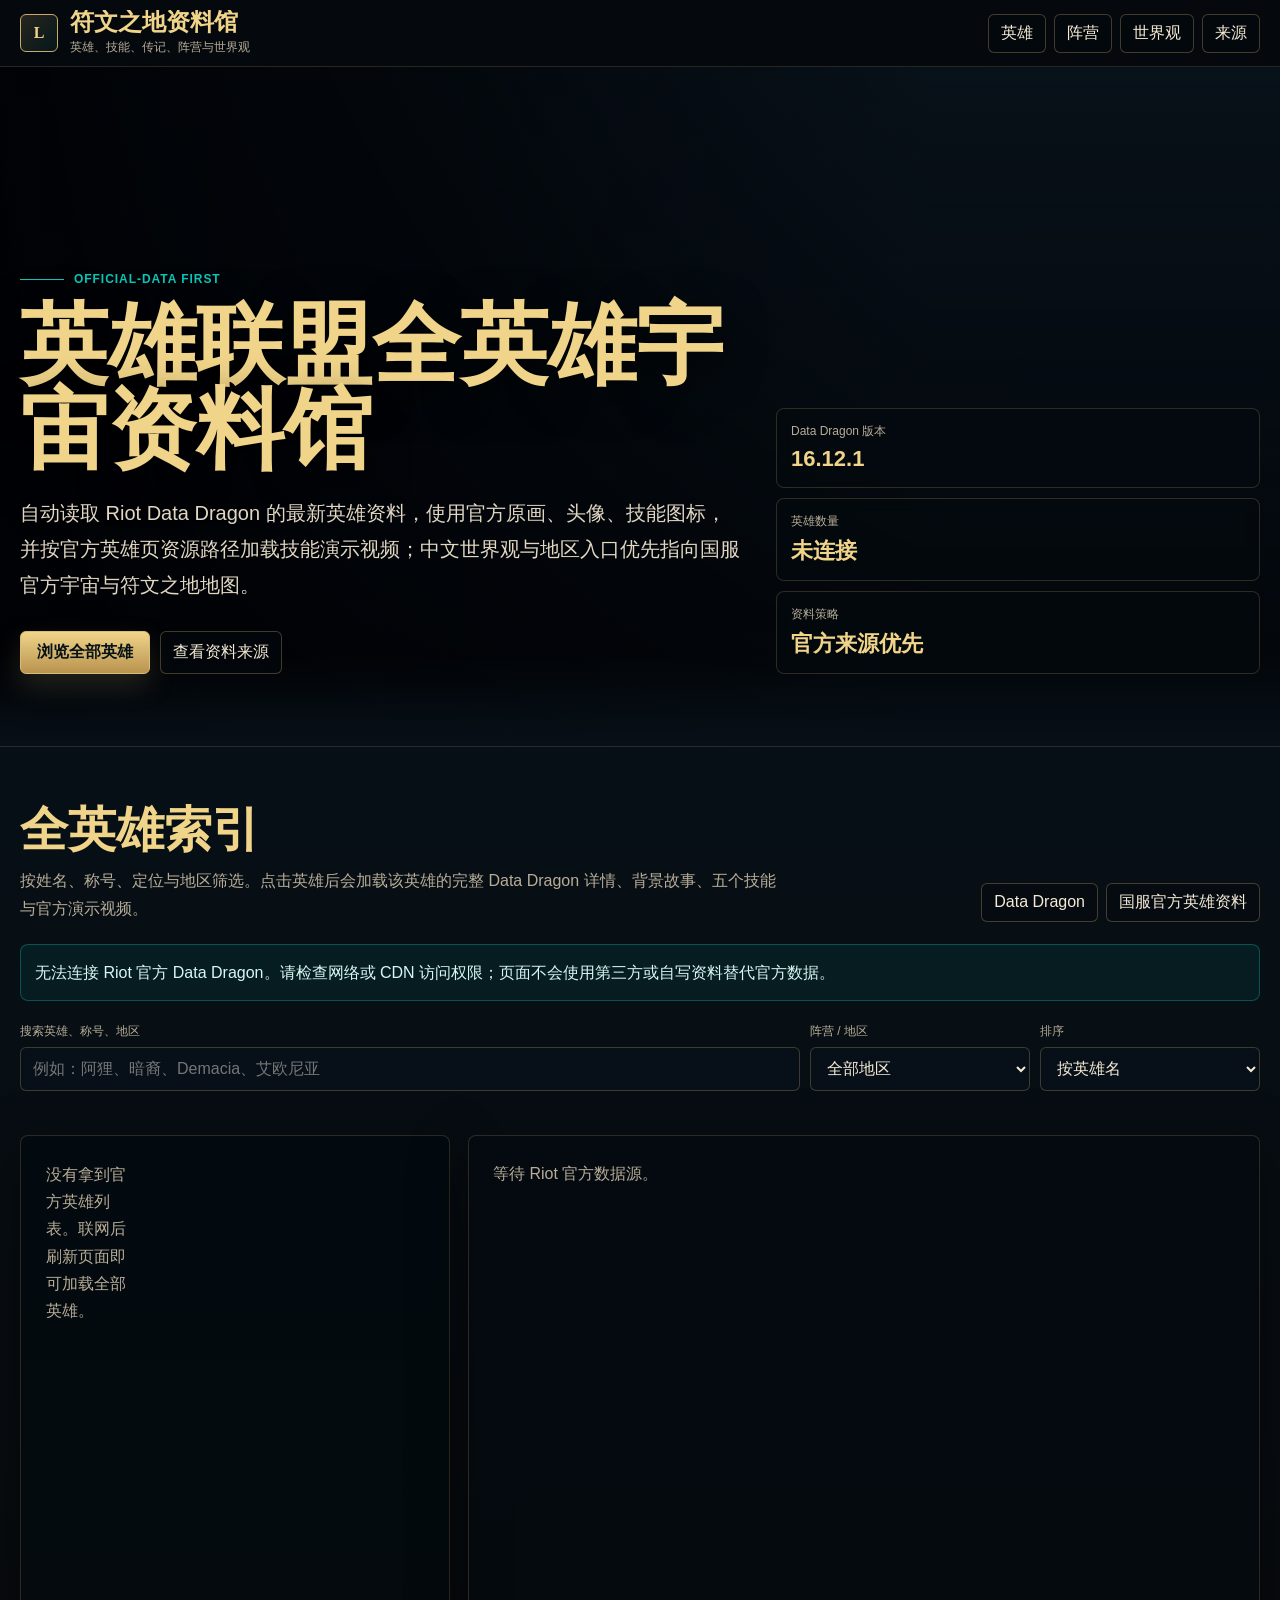
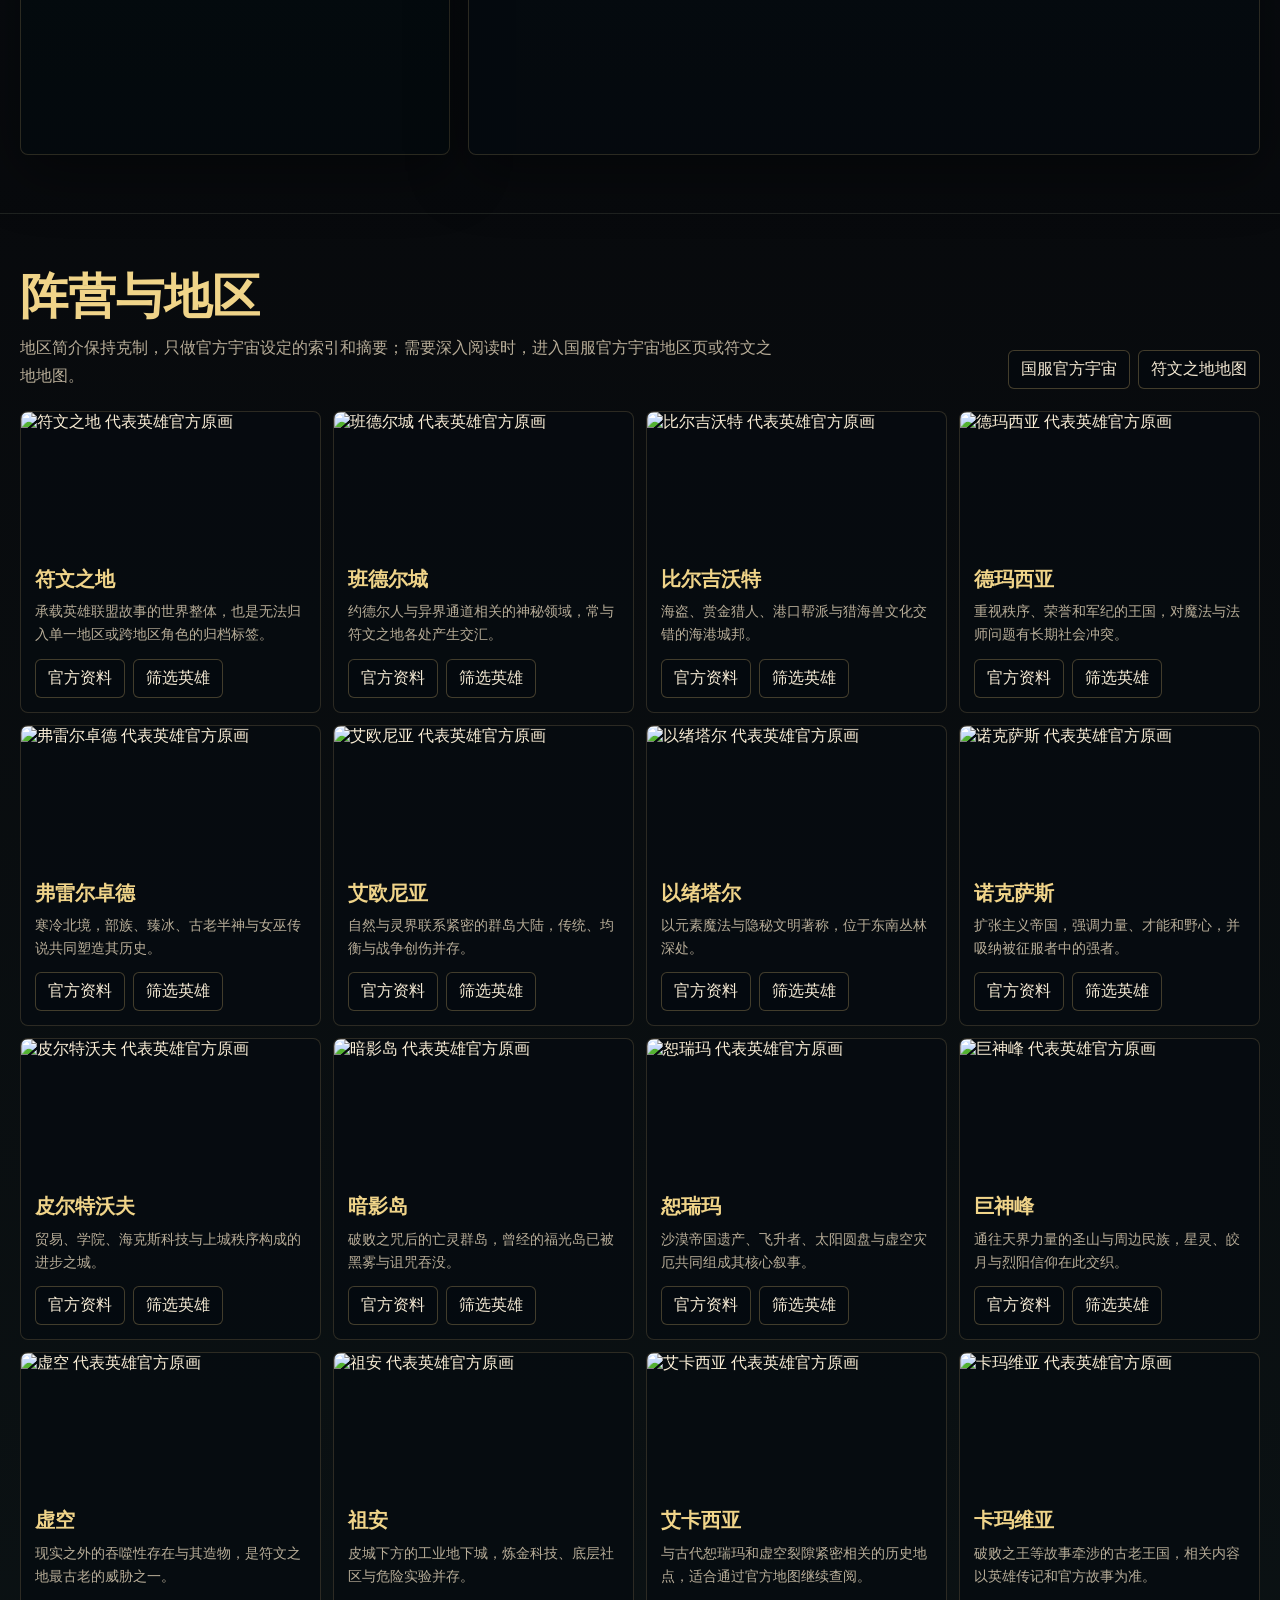
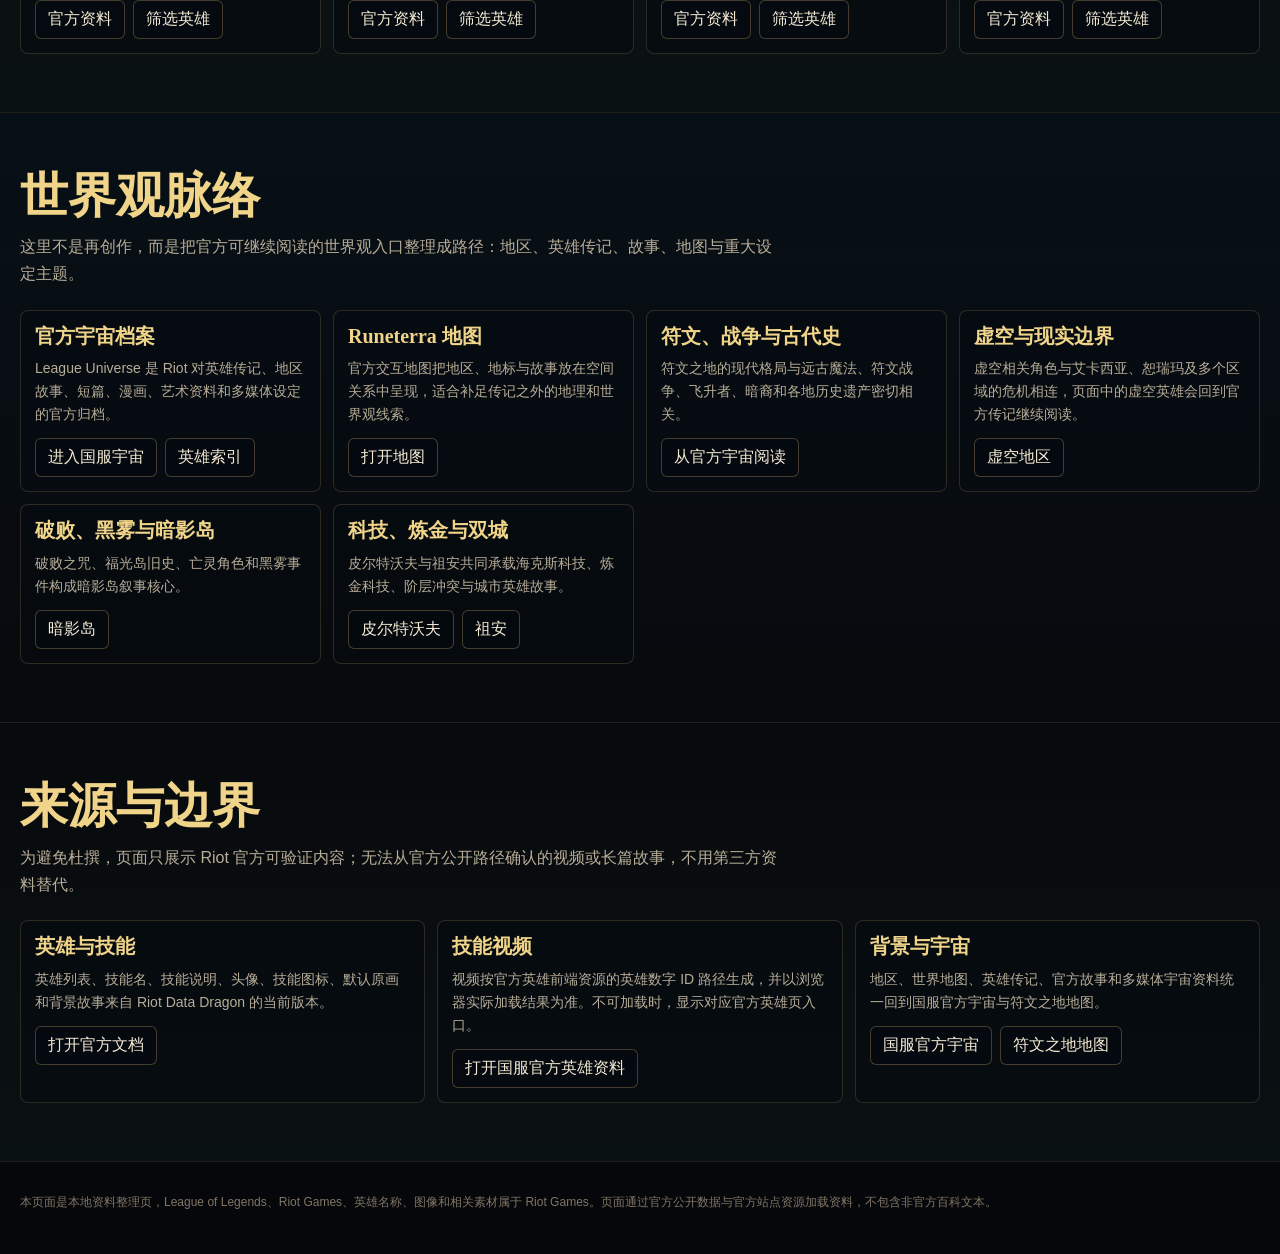
==== index.html @ d087dcb5 "Prepare static site for publishing" ====
<!doctype html>
<html lang="zh-CN">
<head>
  <meta charset="utf-8">
  <meta name="viewport" content="width=device-width, initial-scale=1">
  <title>符文之地全英雄资料馆</title>
  <meta name="description" content="基于 Riot Data Dragon 与 League Universe 的英雄联盟英雄、技能、背景故事、地区与世界观资料馆。">
  <link rel="preconnect" href="https://ddragon.leagueoflegends.com">
  <link rel="preconnect" href="https://d28xe8vt774jo5.cloudfront.net">
  <link rel="preconnect" href="https://yz.lol.qq.com">
  <link rel="preconnect" href="https://lol.qq.com">
  <style>
    :root {
      color-scheme: dark;
      --ink: #f5ead4;
      --muted: #b8ad98;
      --faint: #817565;
      --gold: #c8aa6e;
      --gold-strong: #f0d489;
      --blue: #0ac8b9;
      --crimson: #c44b4c;
      --jade: #65c889;
      --paper: #10161b;
      --panel: rgba(12, 18, 24, .84);
      --panel-solid: #111922;
      --line: rgba(200, 170, 110, .28);
      --line-blue: rgba(10, 200, 185, .24);
      --shadow: 0 18px 60px rgba(0, 0, 0, .42);
      --radius: 8px;
      --max: 1440px;
    }

    * {
      box-sizing: border-box;
    }

    html {
      scroll-behavior: smooth;
      background: #070b10;
    }

    body {
      margin: 0;
      min-height: 100vh;
      color: var(--ink);
      font-family: "Microsoft YaHei", "PingFang SC", "Noto Sans SC", Arial, sans-serif;
      letter-spacing: 0;
      background:
        linear-gradient(180deg, rgba(7, 11, 16, .78), #071017 40%, #05070a 100%),
        radial-gradient(circle at 18% 8%, rgba(10, 200, 185, .14), transparent 30%),
        radial-gradient(circle at 78% 18%, rgba(196, 75, 76, .12), transparent 28%),
        #070b10;
    }

    a {
      color: inherit;
    }

    button,
    input,
    select {
      font: inherit;
    }

    button {
      cursor: pointer;
    }

    .skip-link {
      position: fixed;
      left: 12px;
      top: 12px;
      z-index: 40;
      transform: translateY(-160%);
      padding: 10px 12px;
      background: #010a13;
      color: var(--gold-strong);
      border: 1px solid var(--gold);
      border-radius: 6px;
    }

    .skip-link:focus {
      transform: translateY(0);
    }

    .shell {
      width: min(var(--max), calc(100% - 40px));
      margin: 0 auto;
    }

    .topbar {
      position: sticky;
      top: 0;
      z-index: 30;
      border-bottom: 1px solid rgba(200, 170, 110, .18);
      background: rgba(5, 9, 13, .86);
      backdrop-filter: blur(16px);
    }

    .topbar-inner {
      min-height: 66px;
      display: grid;
      grid-template-columns: minmax(180px, 1fr) auto;
      gap: 16px;
      align-items: center;
    }

    .brand {
      min-width: 0;
      display: flex;
      gap: 12px;
      align-items: center;
    }

    .brand-mark {
      width: 38px;
      height: 38px;
      display: grid;
      place-items: center;
      border: 1px solid var(--gold);
      color: var(--gold-strong);
      background: linear-gradient(135deg, rgba(200, 170, 110, .18), rgba(10, 200, 185, .08));
      border-radius: 6px;
      font-family: Georgia, serif;
      font-weight: 700;
    }

    .brand-title {
      min-width: 0;
    }

    .brand-title strong {
      display: block;
      color: var(--gold-strong);
      font-family: Georgia, "Times New Roman", serif;
      font-size: clamp(18px, 2vw, 24px);
      line-height: 1.05;
      white-space: nowrap;
      overflow: hidden;
      text-overflow: ellipsis;
    }

    .brand-title span {
      display: block;
      margin-top: 3px;
      color: var(--muted);
      font-size: 12px;
    }

    .nav {
      display: flex;
      align-items: center;
      gap: 8px;
      flex-wrap: wrap;
      justify-content: flex-end;
    }

    .nav a,
    .source-link,
    .ghost-button {
      min-height: 36px;
      display: inline-flex;
      align-items: center;
      justify-content: center;
      gap: 8px;
      padding: 8px 12px;
      border: 1px solid rgba(200, 170, 110, .32);
      border-radius: 6px;
      background: rgba(4, 10, 15, .56);
      color: var(--ink);
      text-decoration: none;
      transition: border-color .18s ease, color .18s ease, background .18s ease;
    }

    .nav a:hover,
    .source-link:hover,
    .ghost-button:hover {
      border-color: var(--gold);
      color: var(--gold-strong);
      background: rgba(200, 170, 110, .12);
    }

    .hero {
      min-height: 680px;
      display: grid;
      align-items: end;
      position: relative;
      overflow: hidden;
      border-bottom: 1px solid rgba(200, 170, 110, .16);
      background-color: #08121a;
    }

    .hero::before {
      content: "";
      position: absolute;
      inset: 0;
      background-image:
        linear-gradient(90deg, rgba(5, 7, 10, .94) 0%, rgba(5, 7, 10, .58) 36%, rgba(5, 7, 10, .04) 72%),
        linear-gradient(180deg, rgba(5, 7, 10, .02) 0%, rgba(5, 7, 10, .76) 100%),
        var(--hero-image);
      background-size: cover;
      background-position: center top;
      transform: scale(1.02);
      filter: saturate(1.06) contrast(1.05);
    }

    .hero::after {
      content: "";
      position: absolute;
      left: 0;
      right: 0;
      bottom: 0;
      height: 90px;
      background: linear-gradient(180deg, transparent, #071017);
    }

    .hero-content {
      position: relative;
      z-index: 1;
      padding: 140px 0 72px;
      display: grid;
      grid-template-columns: minmax(280px, 720px) minmax(240px, 1fr);
      gap: 36px;
      align-items: end;
    }

    .kicker {
      display: inline-flex;
      align-items: center;
      gap: 10px;
      color: var(--blue);
      font-weight: 700;
      text-transform: uppercase;
      font-size: 12px;
      letter-spacing: .08em;
    }

    .kicker::before {
      content: "";
      width: 44px;
      height: 1px;
      background: currentColor;
    }

    h1,
    h2,
    h3 {
      margin: 0;
      font-family: Georgia, "Times New Roman", "SimSun", serif;
      letter-spacing: 0;
    }

    h1 {
      margin-top: 18px;
      max-width: 760px;
      color: var(--gold-strong);
      font-size: clamp(42px, 7vw, 88px);
      line-height: .96;
      text-shadow: 0 12px 42px rgba(0, 0, 0, .72);
    }

    .lead {
      max-width: 720px;
      margin: 22px 0 0;
      color: #e1d7c3;
      font-size: clamp(16px, 1.8vw, 20px);
      line-height: 1.8;
    }

    .hero-actions {
      display: flex;
      gap: 10px;
      flex-wrap: wrap;
      margin-top: 28px;
    }

    .primary-button {
      min-height: 42px;
      display: inline-flex;
      align-items: center;
      justify-content: center;
      gap: 8px;
      padding: 10px 16px;
      border: 1px solid #d7bd7b;
      border-radius: 6px;
      color: #061216;
      background: linear-gradient(180deg, #f0d489, #b9934f);
      text-decoration: none;
      font-weight: 800;
      box-shadow: 0 12px 28px rgba(200, 170, 110, .18);
    }

    .primary-button:hover {
      filter: brightness(1.07);
    }

    .status-board {
      display: grid;
      gap: 10px;
      align-self: end;
    }

    .metric {
      min-height: 80px;
      padding: 14px;
      border: 1px solid rgba(200, 170, 110, .22);
      background: rgba(4, 10, 15, .66);
      backdrop-filter: blur(8px);
      border-radius: var(--radius);
    }

    .metric small {
      display: block;
      color: var(--muted);
      font-size: 12px;
    }

    .metric strong {
      display: block;
      margin-top: 6px;
      color: var(--gold-strong);
      font-size: 22px;
      white-space: nowrap;
      overflow: hidden;
      text-overflow: ellipsis;
    }

    .band {
      padding: 58px 0;
      border-bottom: 1px solid rgba(200, 170, 110, .12);
      background: linear-gradient(180deg, rgba(7, 16, 23, .98), rgba(8, 10, 13, .98));
    }

    .band.alt {
      background: linear-gradient(180deg, rgba(8, 10, 13, .98), rgba(11, 18, 20, .98));
    }

    .section-heading {
      display: grid;
      grid-template-columns: minmax(220px, 1fr) auto;
      gap: 18px;
      align-items: end;
      margin-bottom: 22px;
    }

    .section-heading h2 {
      color: var(--gold-strong);
      font-size: clamp(28px, 4vw, 48px);
      line-height: 1.05;
    }

    .section-heading p {
      max-width: 760px;
      margin: 12px 0 0;
      color: var(--muted);
      line-height: 1.7;
    }

    .source-row {
      display: flex;
      flex-wrap: wrap;
      justify-content: flex-end;
      gap: 8px;
    }

    .filters {
      display: grid;
      grid-template-columns: minmax(240px, 1fr) minmax(150px, 220px) minmax(150px, 220px);
      gap: 10px;
      margin: 22px 0;
      align-items: center;
    }

    .field {
      position: relative;
    }

    .field label {
      display: block;
      margin-bottom: 7px;
      color: var(--muted);
      font-size: 12px;
    }

    .field input,
    .field select {
      width: 100%;
      min-height: 44px;
      padding: 10px 12px;
      border: 1px solid rgba(200, 170, 110, .28);
      border-radius: 6px;
      color: var(--ink);
      background: #071019;
      outline: none;
    }

    .field input:focus,
    .field select:focus {
      border-color: var(--blue);
      box-shadow: 0 0 0 3px rgba(10, 200, 185, .12);
    }

    .role-chips {
      display: flex;
      gap: 8px;
      flex-wrap: wrap;
      margin: 0 0 22px;
    }

    .chip {
      min-height: 34px;
      padding: 7px 11px;
      border: 1px solid rgba(200, 170, 110, .28);
      border-radius: 6px;
      color: var(--muted);
      background: rgba(4, 10, 15, .62);
    }

    .chip.is-active {
      color: #041214;
      border-color: var(--blue);
      background: linear-gradient(180deg, #0ac8b9, #078a86);
      font-weight: 800;
    }

    .content-layout {
      display: grid;
      grid-template-columns: minmax(280px, 430px) minmax(0, 1fr);
      gap: 18px;
      align-items: start;
    }

    .champion-rail {
      min-height: 620px;
      max-height: 860px;
      overflow: auto;
      border: 1px solid rgba(200, 170, 110, .2);
      background: rgba(4, 10, 15, .72);
      border-radius: var(--radius);
      box-shadow: var(--shadow);
      scrollbar-color: var(--gold) transparent;
    }

    .champion-grid {
      display: grid;
      grid-template-columns: repeat(auto-fill, minmax(132px, 1fr));
      gap: 1px;
      padding: 1px;
    }

    .champion-card {
      min-height: 176px;
      border: 0;
      border-radius: 0;
      display: grid;
      grid-template-rows: 116px auto;
      color: var(--ink);
      background: #0b141b;
      text-align: left;
      position: relative;
      overflow: hidden;
    }

    .champion-card::after {
      content: "";
      position: absolute;
      inset: 0;
      border: 1px solid transparent;
      pointer-events: none;
      transition: border-color .16s ease, box-shadow .16s ease;
    }

    .champion-card:hover::after,
    .champion-card.is-active::after {
      border-color: var(--gold);
      box-shadow: inset 0 0 0 1px rgba(200, 170, 110, .3);
    }

    .champion-card img {
      width: 100%;
      height: 116px;
      object-fit: cover;
      object-position: center top;
      transition: transform .22s ease;
    }

    .champion-card:hover img {
      transform: scale(1.05);
    }

    .champion-card-body {
      min-width: 0;
      padding: 10px;
      background: linear-gradient(180deg, rgba(8, 14, 20, .92), rgba(7, 10, 13, .98));
    }

    .champion-card strong,
    .champion-card span {
      display: block;
      min-width: 0;
      white-space: nowrap;
      overflow: hidden;
      text-overflow: ellipsis;
    }

    .champion-card strong {
      color: var(--gold-strong);
      font-size: 14px;
    }

    .champion-card span {
      margin-top: 4px;
      color: var(--muted);
      font-size: 12px;
    }

    .detail {
      min-height: 620px;
      border: 1px solid rgba(200, 170, 110, .2);
      background: rgba(5, 11, 16, .72);
      border-radius: var(--radius);
      box-shadow: var(--shadow);
      overflow: hidden;
    }

    .detail-hero {
      position: relative;
      min-height: 360px;
      display: grid;
      align-items: end;
      padding: 28px;
      background-color: #0b141b;
      overflow: hidden;
    }

    .detail-hero::before {
      content: "";
      position: absolute;
      inset: 0;
      background-image:
        linear-gradient(90deg, rgba(4, 8, 11, .94), rgba(4, 8, 11, .48), rgba(4, 8, 11, .1)),
        linear-gradient(180deg, transparent, rgba(5, 10, 14, .94)),
        var(--detail-image);
      background-size: cover;
      background-position: center top;
      transform: scale(1.02);
    }

    .detail-hero-content {
      position: relative;
      z-index: 1;
      max-width: 780px;
    }

    .eyebrow {
      color: var(--blue);
      font-size: 12px;
      font-weight: 800;
      text-transform: uppercase;
      letter-spacing: .08em;
    }

    .detail h2 {
      margin-top: 10px;
      color: var(--gold-strong);
      font-size: clamp(32px, 5vw, 58px);
      line-height: 1;
    }

    .detail-subtitle {
      margin: 8px 0 0;
      color: #eadfc9;
      font-size: 18px;
      line-height: 1.45;
    }

    .tagline {
      margin: 18px 0 0;
      color: #e1d6c2;
      line-height: 1.78;
    }

    .meta-strip {
      display: flex;
      gap: 8px;
      flex-wrap: wrap;
      margin-top: 18px;
    }

    .meta-pill {
      min-height: 30px;
      display: inline-flex;
      align-items: center;
      padding: 6px 9px;
      border: 1px solid rgba(200, 170, 110, .26);
      border-radius: 6px;
      color: var(--ink);
      background: rgba(4, 10, 15, .66);
      font-size: 12px;
    }

    .detail-body {
      display: grid;
      gap: 22px;
      padding: 24px;
    }

    .text-block h3,
    .abilities h3 {
      color: var(--gold-strong);
      font-size: 24px;
      margin-bottom: 10px;
    }

    .text-block p {
      margin: 0;
      color: #d7cdbb;
      line-height: 1.85;
    }

    .link-row {
      display: flex;
      flex-wrap: wrap;
      gap: 8px;
      margin-top: 14px;
    }

    .abilities-list {
      display: grid;
      gap: 12px;
    }

    .ability {
      display: grid;
      grid-template-columns: minmax(260px, 1fr) minmax(260px, 420px);
      gap: 12px;
      padding: 12px;
      border: 1px solid rgba(200, 170, 110, .18);
      border-radius: var(--radius);
      background: rgba(8, 14, 20, .72);
    }

    .ability-copy {
      display: grid;
      grid-template-columns: 64px 1fr;
      gap: 12px;
      align-content: start;
      min-width: 0;
    }

    .ability-icon {
      width: 64px;
      height: 64px;
      border: 1px solid var(--gold);
      border-radius: 6px;
      background: #061017;
      object-fit: cover;
    }

    .ability-name {
      display: flex;
      align-items: baseline;
      gap: 8px;
      flex-wrap: wrap;
      min-width: 0;
    }

    .ability-name strong {
      color: var(--gold-strong);
      font-size: 18px;
      line-height: 1.2;
      overflow-wrap: anywhere;
    }

    .ability-key {
      color: var(--blue);
      font-size: 12px;
      font-weight: 800;
    }

    .ability-desc {
      margin: 8px 0 0;
      color: #d6ccba;
      line-height: 1.7;
      overflow-wrap: anywhere;
    }

    .ability-facts {
      display: flex;
      flex-wrap: wrap;
      gap: 6px;
      margin-top: 10px;
      color: var(--muted);
      font-size: 12px;
    }

    .ability-video {
      min-width: 0;
    }

    .ability-video video {
      display: block;
      width: 100%;
      aspect-ratio: 16 / 9;
      object-fit: cover;
      border: 1px solid rgba(200, 170, 110, .24);
      border-radius: 6px;
      background: #02070b;
    }

    .video-fallback {
      margin-top: 8px;
      padding: 8px;
      border: 1px dashed rgba(200, 170, 110, .3);
      border-radius: 6px;
      color: var(--muted);
      font-size: 12px;
      line-height: 1.55;
    }

    .video-fallback[hidden] {
      display: none;
    }

    .regions-grid,
    .world-grid {
      display: grid;
      grid-template-columns: repeat(auto-fill, minmax(250px, 1fr));
      gap: 12px;
    }

    .region-card,
    .world-card,
    .source-card {
      border: 1px solid rgba(200, 170, 110, .2);
      border-radius: var(--radius);
      background: rgba(6, 12, 17, .74);
      overflow: hidden;
    }

    .region-card {
      display: grid;
      grid-template-rows: 142px 1fr;
    }

    .region-card img {
      width: 100%;
      height: 142px;
      object-fit: cover;
      object-position: center top;
      filter: saturate(1.06) contrast(1.04);
    }

    .region-card-body,
    .world-card,
    .source-card {
      padding: 14px;
    }

    .region-card h3,
    .world-card h3,
    .source-card h3 {
      color: var(--gold-strong);
      font-size: 20px;
      line-height: 1.18;
    }

    .region-card p,
    .world-card p,
    .source-card p {
      margin: 9px 0 0;
      color: var(--muted);
      line-height: 1.65;
      font-size: 14px;
    }

    .region-card .link-row,
    .world-card .link-row,
    .source-card .link-row {
      margin-top: 12px;
    }

    .source-grid {
      display: grid;
      grid-template-columns: repeat(3, minmax(0, 1fr));
      gap: 12px;
    }

    .notice {
      padding: 14px;
      border: 1px solid rgba(10, 200, 185, .32);
      border-radius: var(--radius);
      color: #d8f7f4;
      background: rgba(10, 200, 185, .08);
      line-height: 1.7;
    }

    .empty {
      padding: 24px;
      color: var(--muted);
      line-height: 1.7;
    }

    .skeleton {
      min-height: 18px;
      border-radius: 5px;
      background: linear-gradient(90deg, rgba(200, 170, 110, .08), rgba(200, 170, 110, .18), rgba(200, 170, 110, .08));
      background-size: 220% 100%;
      animation: pulse 1.2s ease-in-out infinite;
    }

    @keyframes pulse {
      0% {
        background-position: 0 0;
      }
      100% {
        background-position: -220% 0;
      }
    }

    footer {
      padding: 30px 0 42px;
      color: var(--faint);
      background: #05070a;
      font-size: 12px;
      line-height: 1.7;
    }

    @media (max-width: 1180px) {
      .hero-content,
      .content-layout,
      .ability {
        grid-template-columns: 1fr;
      }

      .status-board {
        grid-template-columns: repeat(3, minmax(0, 1fr));
      }

      .champion-rail {
        min-height: 0;
        max-height: 460px;
      }
    }

    @media (max-width: 760px) {
      .shell {
        width: min(100% - 24px, var(--max));
      }

      .topbar-inner,
      .section-heading,
      .filters,
      .source-grid,
      .status-board {
        grid-template-columns: 1fr;
      }

      .nav,
      .source-row {
        justify-content: flex-start;
      }

      .hero {
        min-height: 620px;
      }

      .hero-content {
        padding-top: 112px;
        padding-bottom: 44px;
      }

      .hero::before {
        background-image:
          linear-gradient(180deg, rgba(5, 7, 10, .62), rgba(5, 7, 10, .94) 70%, rgba(5, 7, 10, .98)),
          var(--hero-image);
        background-position: 58% top;
      }

      .champion-grid {
        grid-template-columns: repeat(auto-fill, minmax(118px, 1fr));
      }

      .detail-hero {
        min-height: 300px;
        padding: 20px;
      }

      .detail-body {
        padding: 18px;
      }

      .ability-copy {
        grid-template-columns: 54px 1fr;
      }

      .ability-icon {
        width: 54px;
        height: 54px;
      }
    }
  </style>
</head>
<body>
  <a class="skip-link" href="#champions">跳到英雄资料</a>

  <header class="topbar">
    <div class="shell topbar-inner">
      <div class="brand" aria-label="符文之地全英雄资料馆">
        <div class="brand-mark" aria-hidden="true">L</div>
        <div class="brand-title">
          <strong>符文之地资料馆</strong>
          <span>英雄、技能、传记、阵营与世界观</span>
        </div>
      </div>
      <nav class="nav" aria-label="页面导航">
        <a href="#champions">英雄</a>
        <a href="#regions">阵营</a>
        <a href="#world">世界观</a>
        <a href="#sources">来源</a>
      </nav>
    </div>
  </header>

  <main>
    <section class="hero" id="top" style="--hero-image: url('https://ddragon.leagueoflegends.com/cdn/img/champion/splash/AurelionSol_0.jpg')">
      <div class="shell hero-content">
        <div>
          <div class="kicker">Official-data first</div>
          <h1>英雄联盟全英雄宇宙资料馆</h1>
          <p class="lead">
            自动读取 Riot Data Dragon 的最新英雄资料，使用官方原画、头像、技能图标，并按官方英雄页资源路径加载技能演示视频；中文世界观与地区入口优先指向国服官方宇宙与符文之地地图。
          </p>
          <div class="hero-actions">
            <a class="primary-button" href="#champions">浏览全部英雄</a>
            <a class="ghost-button" href="#sources">查看资料来源</a>
          </div>
        </div>
        <div class="status-board" aria-live="polite">
          <div class="metric">
            <small>Data Dragon 版本</small>
            <strong id="versionMetric">连接中</strong>
          </div>
          <div class="metric">
            <small>英雄数量</small>
            <strong id="countMetric">加载中</strong>
          </div>
          <div class="metric">
            <small>资料策略</small>
            <strong>官方来源优先</strong>
          </div>
        </div>
      </div>
    </section>

    <section class="band" id="champions">
      <div class="shell">
        <div class="section-heading">
          <div>
            <h2>全英雄索引</h2>
            <p>按姓名、称号、定位与地区筛选。点击英雄后会加载该英雄的完整 Data Dragon 详情、背景故事、五个技能与官方演示视频。</p>
          </div>
          <div class="source-row">
            <a class="source-link" href="https://developer.riotgames.com/docs/lol#data-dragon" target="_blank" rel="noreferrer">Data Dragon</a>
            <a class="source-link" href="https://lol.qq.com/data/info-heros.shtml" target="_blank" rel="noreferrer">国服官方英雄资料</a>
          </div>
        </div>

        <div class="notice" id="loadNotice">
          正在连接 Riot 官方数据源。若你所在网络拦截 Riot/CDN 域名，页面会保留结构并提示需要联网；资料内容不会用第三方百科或自写故事补位。
        </div>

        <div class="filters" role="search">
          <div class="field">
            <label for="searchInput">搜索英雄、称号、地区</label>
            <input id="searchInput" type="search" placeholder="例如：阿狸、暗裔、Demacia、艾欧尼亚">
          </div>
          <div class="field">
            <label for="regionSelect">阵营 / 地区</label>
            <select id="regionSelect">
              <option value="">全部地区</option>
            </select>
          </div>
          <div class="field">
            <label for="sortSelect">排序</label>
            <select id="sortSelect">
              <option value="name">按英雄名</option>
              <option value="region">按地区</option>
              <option value="role">按定位</option>
            </select>
          </div>
        </div>

        <div class="role-chips" id="roleChips" aria-label="定位筛选"></div>

        <div class="content-layout">
          <aside class="champion-rail" aria-label="英雄列表">
            <div class="champion-grid" id="championGrid"></div>
          </aside>
          <article class="detail" id="championDetail" aria-live="polite">
            <div class="empty">
              <div class="skeleton" style="width: 60%; height: 28px;"></div>
              <br>
              <div class="skeleton" style="width: 88%;"></div>
              <br>
              <div class="skeleton" style="width: 74%;"></div>
            </div>
          </article>
        </div>
      </div>
    </section>

    <section class="band alt" id="regions">
      <div class="shell">
        <div class="section-heading">
          <div>
            <h2>阵营与地区</h2>
            <p>地区简介保持克制，只做官方宇宙设定的索引和摘要；需要深入阅读时，进入国服官方宇宙地区页或符文之地地图。</p>
          </div>
          <div class="source-row">
            <a class="source-link" href="https://yz.lol.qq.com/zh_CN/" target="_blank" rel="noreferrer">国服官方宇宙</a>
            <a class="source-link" href="https://yz.lol.qq.com/zh_CN/map/index.html" target="_blank" rel="noreferrer">符文之地地图</a>
          </div>
        </div>
        <div class="regions-grid" id="regionsGrid"></div>
      </div>
    </section>

    <section class="band" id="world">
      <div class="shell">
        <div class="section-heading">
          <div>
            <h2>世界观脉络</h2>
            <p>这里不是再创作，而是把官方可继续阅读的世界观入口整理成路径：地区、英雄传记、故事、地图与重大设定主题。</p>
          </div>
        </div>
        <div class="world-grid" id="worldGrid"></div>
      </div>
    </section>

    <section class="band alt" id="sources">
      <div class="shell">
        <div class="section-heading">
          <div>
            <h2>来源与边界</h2>
            <p>为避免杜撰，页面只展示 Riot 官方可验证内容；无法从官方公开路径确认的视频或长篇故事，不用第三方资料替代。</p>
          </div>
        </div>
        <div class="source-grid">
          <div class="source-card">
            <h3>英雄与技能</h3>
            <p>英雄列表、技能名、技能说明、头像、技能图标、默认原画和背景故事来自 Riot Data Dragon 的当前版本。</p>
            <div class="link-row">
              <a class="source-link" href="https://developer.riotgames.com/docs/lol#data-dragon" target="_blank" rel="noreferrer">打开官方文档</a>
            </div>
          </div>
          <div class="source-card">
            <h3>技能视频</h3>
            <p>视频按官方英雄前端资源的英雄数字 ID 路径生成，并以浏览器实际加载结果为准。不可加载时，显示对应官方英雄页入口。</p>
            <div class="link-row">
              <a class="source-link" href="https://lol.qq.com/data/info-heros.shtml" target="_blank" rel="noreferrer">打开国服官方英雄资料</a>
            </div>
          </div>
          <div class="source-card">
            <h3>背景与宇宙</h3>
            <p>地区、世界地图、英雄传记、官方故事和多媒体宇宙资料统一回到国服官方宇宙与符文之地地图。</p>
            <div class="link-row">
              <a class="source-link" href="https://yz.lol.qq.com/zh_CN/" target="_blank" rel="noreferrer">国服官方宇宙</a>
              <a class="source-link" href="https://yz.lol.qq.com/zh_CN/map/index.html" target="_blank" rel="noreferrer">符文之地地图</a>
            </div>
          </div>
        </div>
      </div>
    </section>
  </main>

  <footer>
    <div class="shell">
      本页面是本地资料整理页，League of Legends、Riot Games、英雄名称、图像和相关素材属于 Riot Games。页面通过官方公开数据与官方站点资源加载资料，不包含非官方百科文本。
    </div>
  </footer>

  <script>
    const DDRAGON = "https://ddragon.leagueoflegends.com";
    const DEFAULT_VERSION = "16.12.1";
    const LOCALE = "zh_CN";
    const ROLE_LABELS = {
      Assassin: "刺客",
      Fighter: "战士",
      Mage: "法师",
      Marksman: "射手",
      Support: "辅助",
      Tank: "坦克"
    };
    const REGIONS = [
      {
        id: "Runeterra",
        label: "符文之地",
        rep: "Ryze",
        url: "https://yz.lol.qq.com/zh_CN/map/index.html",
        summary: "承载英雄联盟故事的世界整体，也是无法归入单一地区或跨地区角色的归档标签。"
      },
      {
        id: "BandleCity",
        label: "班德尔城",
        rep: "Teemo",
        url: "https://yz.lol.qq.com/zh_CN/region/bandle-city/",
        summary: "约德尔人与异界通道相关的神秘领域，常与符文之地各处产生交汇。"
      },
      {
        id: "Bilgewater",
        label: "比尔吉沃特",
        rep: "MissFortune",
        url: "https://yz.lol.qq.com/zh_CN/region/bilgewater/",
        summary: "海盗、赏金猎人、港口帮派与猎海兽文化交错的海港城邦。"
      },
      {
        id: "Demacia",
        label: "德玛西亚",
        rep: "Lux",
        url: "https://yz.lol.qq.com/zh_CN/region/demacia/",
        summary: "重视秩序、荣誉和军纪的王国，对魔法与法师问题有长期社会冲突。"
      },
      {
        id: "Freljord",
        label: "弗雷尔卓德",
        rep: "Ashe",
        url: "https://yz.lol.qq.com/zh_CN/region/freljord/",
        summary: "寒冷北境，部族、臻冰、古老半神与女巫传说共同塑造其历史。"
      },
      {
        id: "Ionia",
        label: "艾欧尼亚",
        rep: "Irelia",
        url: "https://yz.lol.qq.com/zh_CN/region/ionia/",
        summary: "自然与灵界联系紧密的群岛大陆，传统、均衡与战争创伤并存。"
      },
      {
        id: "Ixtal",
        label: "以绪塔尔",
        rep: "Qiyana",
        url: "https://yz.lol.qq.com/zh_CN/region/ixtal/",
        summary: "以元素魔法与隐秘文明著称，位于东南丛林深处。"
      },
      {
        id: "Noxus",
        label: "诺克萨斯",
        rep: "Darius",
        url: "https://yz.lol.qq.com/zh_CN/region/noxus/",
        summary: "扩张主义帝国，强调力量、才能和野心，并吸纳被征服者中的强者。"
      },
      {
        id: "Piltover",
        label: "皮尔特沃夫",
        rep: "Caitlyn",
        url: "https://yz.lol.qq.com/zh_CN/region/piltover/",
        summary: "贸易、学院、海克斯科技与上城秩序构成的进步之城。"
      },
      {
        id: "ShadowIsles",
        label: "暗影岛",
        rep: "Thresh",
        url: "https://yz.lol.qq.com/zh_CN/region/shadow-isles/",
        summary: "破败之咒后的亡灵群岛，曾经的福光岛已被黑雾与诅咒吞没。"
      },
      {
        id: "Shurima",
        label: "恕瑞玛",
        rep: "Azir",
        url: "https://yz.lol.qq.com/zh_CN/region/shurima/",
        summary: "沙漠帝国遗产、飞升者、太阳圆盘与虚空灾厄共同组成其核心叙事。"
      },
      {
        id: "Targon",
        label: "巨神峰",
        rep: "Diana",
        url: "https://yz.lol.qq.com/zh_CN/region/mount-targon/",
        summary: "通往天界力量的圣山与周边民族，星灵、皎月与烈阳信仰在此交织。"
      },
      {
        id: "Void",
        label: "虚空",
        rep: "Kaisa",
        url: "https://yz.lol.qq.com/zh_CN/region/the-void/",
        summary: "现实之外的吞噬性存在与其造物，是符文之地最古老的威胁之一。"
      },
      {
        id: "Zaun",
        label: "祖安",
        rep: "Ekko",
        url: "https://yz.lol.qq.com/zh_CN/region/zaun/",
        summary: "皮城下方的工业地下城，炼金科技、底层社区与危险实验并存。"
      },
      {
        id: "Icathia",
        label: "艾卡西亚",
        rep: "Jax",
        url: "https://yz.lol.qq.com/zh_CN/map/index.html",
        summary: "与古代恕瑞玛和虚空裂隙紧密相关的历史地点，适合通过官方地图继续查阅。"
      },
      {
        id: "Camavor",
        label: "卡玛维亚",
        rep: "Viego",
        url: "https://yz.lol.qq.com/zh_CN/map/index.html",
        summary: "破败之王等故事牵涉的古老王国，相关内容以英雄传记和官方故事为准。"
      }
    ];

    const REGION_LABEL_BY_ID = Object.fromEntries(REGIONS.map((region) => [region.id, region.label]));
    const REGION_BY_ID = {
      Aatrox: "Runeterra",
      Ahri: "Ionia",
      Akali: "Ionia",
      Akshan: "Shurima",
      Alistar: "Runeterra",
      Ambessa: "Noxus",
      Amumu: "Shurima",
      Anivia: "Freljord",
      Annie: "Runeterra",
      Aphelios: "Targon",
      Ashe: "Freljord",
      AurelionSol: "Targon",
      Aurora: "Freljord",
      Azir: "Shurima",
      Bard: "Runeterra",
      Belveth: "Void",
      Blitzcrank: "Zaun",
      Brand: "Runeterra",
      Braum: "Freljord",
      Briar: "Noxus",
      Caitlyn: "Piltover",
      Camille: "Piltover",
      Cassiopeia: "Noxus",
      Chogath: "Void",
      Corki: "BandleCity",
      Darius: "Noxus",
      Diana: "Targon",
      Draven: "Noxus",
      DrMundo: "Zaun",
      Ekko: "Zaun",
      Elise: "Noxus",
      Evelynn: "Runeterra",
      Ezreal: "Piltover",
      FiddleSticks: "Runeterra",
      Fiddlesticks: "Runeterra",
      Fiora: "Demacia",
      Fizz: "Bilgewater",
      Galio: "Demacia",
      Gangplank: "Bilgewater",
      Garen: "Demacia",
      Gnar: "Freljord",
      Gragas: "Freljord",
      Graves: "Bilgewater",
      Gwen: "ShadowIsles",
      Hecarim: "ShadowIsles",
      Heimerdinger: "Piltover",
      Hwei: "Ionia",
      Illaoi: "Bilgewater",
      Irelia: "Ionia",
      Ivern: "Ionia",
      Janna: "Zaun",
      JarvanIV: "Demacia",
      Jax: "Runeterra",
      Jayce: "Piltover",
      Jhin: "Ionia",
      Jinx: "Zaun",
      Kaisa: "Void",
      Kalista: "ShadowIsles",
      Karma: "Ionia",
      Karthus: "ShadowIsles",
      Kassadin: "Void",
      Katarina: "Noxus",
      Kayle: "Demacia",
      Kayn: "Ionia",
      Kennen: "Ionia",
      Khazix: "Void",
      Kindred: "Runeterra",
      Kled: "Noxus",
      KogMaw: "Void",
      KSante: "Shurima",
      Leblanc: "Noxus",
      LeBlanc: "Noxus",
      LeeSin: "Ionia",
      Leona: "Targon",
      Lillia: "Ionia",
      Lissandra: "Freljord",
      Locke: "Runeterra",
      Lucian: "Demacia",
      Lulu: "BandleCity",
      Lux: "Demacia",
      Malphite: "Ixtal",
      Malzahar: "Void",
      Maokai: "ShadowIsles",
      MasterYi: "Ionia",
      Mel: "Noxus",
      Milio: "Ixtal",
      MissFortune: "Bilgewater",
      Mordekaiser: "Noxus",
      Morgana: "Demacia",
      Naafiri: "Shurima",
      Nami: "Runeterra",
      Nasus: "Shurima",
      Nautilus: "Bilgewater",
      Neeko: "Ixtal",
      Nidalee: "Ixtal",
      Nilah: "Bilgewater",
      Nocturne: "Runeterra",
      Norra: "BandleCity",
      Nunu: "Freljord",
      Olaf: "Freljord",
      Orianna: "Piltover",
      Ornn: "Freljord",
      Pantheon: "Targon",
      Poppy: "Demacia",
      Pyke: "Bilgewater",
      Qiyana: "Ixtal",
      Quinn: "Demacia",
      Rakan: "Ionia",
      Rammus: "Shurima",
      RekSai: "Void",
      Rell: "Noxus",
      Renata: "Zaun",
      RenataGlasc: "Zaun",
      Renekton: "Shurima",
      Rengar: "Ixtal",
      Riven: "Noxus",
      Rumble: "BandleCity",
      Ryze: "Runeterra",
      Samira: "Noxus",
      Sejuani: "Freljord",
      Senna: "Runeterra",
      Seraphine: "Piltover",
      Sett: "Ionia",
      Shaco: "Runeterra",
      Shen: "Ionia",
      Shyvana: "Demacia",
      Singed: "Zaun",
      Sion: "Noxus",
      Sivir: "Shurima",
      Skarner: "Ixtal",
      Smolder: "Runeterra",
      Sona: "Demacia",
      Soraka: "Targon",
      Swain: "Noxus",
      Sylas: "Demacia",
      Syndra: "Ionia",
      TahmKench: "Bilgewater",
      Taliyah: "Shurima",
      Talon: "Noxus",
      Taric: "Targon",
      Teemo: "BandleCity",
      Thresh: "ShadowIsles",
      Tristana: "BandleCity",
      Trundle: "Freljord",
      Tryndamere: "Freljord",
      TwistedFate: "Bilgewater",
      Twitch: "Zaun",
      Udyr: "Freljord",
      Urgot: "Zaun",
      Varus: "Ionia",
      Vayne: "Demacia",
      Veigar: "BandleCity",
      Velkoz: "Void",
      Vex: "ShadowIsles",
      Vi: "Piltover",
      Viego: "ShadowIsles",
      Viktor: "Zaun",
      Vladimir: "Noxus",
      Volibear: "Freljord",
      Warwick: "Zaun",
      MonkeyKing: "Ionia",
      Wukong: "Ionia",
      Xayah: "Ionia",
      Xerath: "Shurima",
      XinZhao: "Demacia",
      Yasuo: "Ionia",
      Yone: "Ionia",
      Yorick: "ShadowIsles",
      Yuumi: "BandleCity",
      Zac: "Zaun",
      Zed: "Ionia",
      Zeri: "Zaun",
      Ziggs: "Zaun",
      Zilean: "Runeterra",
      Zoe: "Targon",
      Zyra: "Ixtal",
      Yunara: "Ionia",
      Zaahen: "Runeterra"
    };

    const WORLD_TOPICS = [
      {
        title: "官方宇宙档案",
        body: "League Universe 是 Riot 对英雄传记、地区故事、短篇、漫画、艺术资料和多媒体设定的官方归档。",
        links: [
          ["进入国服宇宙", "https://yz.lol.qq.com/zh_CN/"],
          ["英雄索引", "https://yz.lol.qq.com/zh_CN/champions/"]
        ]
      },
      {
        title: "Runeterra 地图",
        body: "官方交互地图把地区、地标与故事放在空间关系中呈现，适合补足传记之外的地理和世界观线索。",
        links: [["打开地图", "https://yz.lol.qq.com/zh_CN/map/index.html"]]
      },
      {
        title: "符文、战争与古代史",
        body: "符文之地的现代格局与远古魔法、符文战争、飞升者、暗裔和各地历史遗产密切相关。",
        links: [["从官方宇宙阅读", "https://yz.lol.qq.com/zh_CN/"]]
      },
      {
        title: "虚空与现实边界",
        body: "虚空相关角色与艾卡西亚、恕瑞玛及多个区域的危机相连，页面中的虚空英雄会回到官方传记继续阅读。",
        links: [["虚空地区", "https://yz.lol.qq.com/zh_CN/region/the-void/"]]
      },
      {
        title: "破败、黑雾与暗影岛",
        body: "破败之咒、福光岛旧史、亡灵角色和黑雾事件构成暗影岛叙事核心。",
        links: [["暗影岛", "https://yz.lol.qq.com/zh_CN/region/shadow-isles/"]]
      },
      {
        title: "科技、炼金与双城",
        body: "皮尔特沃夫与祖安共同承载海克斯科技、炼金科技、阶层冲突与城市英雄故事。",
        links: [
          ["皮尔特沃夫", "https://yz.lol.qq.com/zh_CN/region/piltover/"],
          ["祖安", "https://yz.lol.qq.com/zh_CN/region/zaun/"]
        ]
      }
    ];

    const state = {
      version: DEFAULT_VERSION,
      champions: [],
      details: new Map(),
      selectedId: "",
      query: "",
      region: "",
      role: "",
      sort: "name"
    };

    const els = {
      versionMetric: document.querySelector("#versionMetric"),
      countMetric: document.querySelector("#countMetric"),
      loadNotice: document.querySelector("#loadNotice"),
      searchInput: document.querySelector("#searchInput"),
      regionSelect: document.querySelector("#regionSelect"),
      sortSelect: document.querySelector("#sortSelect"),
      roleChips: document.querySelector("#roleChips"),
      championGrid: document.querySelector("#championGrid"),
      championDetail: document.querySelector("#championDetail"),
      regionsGrid: document.querySelector("#regionsGrid"),
      worldGrid: document.querySelector("#worldGrid"),
      hero: document.querySelector(".hero")
    };

    function escapeHTML(value) {
      return String(value ?? "")
        .replace(/&/g, "&amp;")
        .replace(/</g, "&lt;")
        .replace(/>/g, "&gt;")
        .replace(/"/g, "&quot;")
        .replace(/'/g, "&#039;");
    }

    function stripDDragonHTML(value) {
      const template = document.createElement("template");
      template.innerHTML = String(value ?? "")
        .replace(/<br\s*\/?>/gi, "\n")
        .replace(/<\/li>/gi, "\n");
      return template.content.textContent.replace(/\s+\n/g, "\n").replace(/\n{3,}/g, "\n\n").trim();
    }

    function splashUrl(id, skin = 0) {
      return `${DDRAGON}/cdn/img/champion/splash/${id}_${skin}.jpg`;
    }

    function squareUrl(champion) {
      return `${DDRAGON}/cdn/${state.version}/img/champion/${champion.image.full}`;
    }

    function passiveIconUrl(passive) {
      return `${DDRAGON}/cdn/${state.version}/img/passive/${passive.image.full}`;
    }

    function spellIconUrl(spell) {
      return `${DDRAGON}/cdn/${state.version}/img/spell/${spell.image.full}`;
    }

    function regionOf(champion) {
      return REGION_BY_ID[champion.id] || REGION_BY_ID[champion.name] || "Runeterra";
    }

    function regionLabel(regionId) {
      return REGION_LABEL_BY_ID[regionId] || "符文之地";
    }

    function roleLabels(tags = []) {
      return tags.map((tag) => ROLE_LABELS[tag] || tag).join(" / ");
    }

    function normalize(value) {
      return String(value ?? "").toLowerCase().normalize("NFKD").replace(/[\u0300-\u036f]/g, "");
    }

    function championSlug(champion) {
      const overrides = {
        MonkeyKing: "wukong",
        Nunu: "nunu",
        RenataGlasc: "renata-glasc"
      };
      if (overrides[champion.id]) return overrides[champion.id];
      return normalize(champion.name)
        .replace(/&/g, "and")
        .replace(/[.'’]/g, "")
        .replace(/[^a-z0-9]+/g, "-")
        .replace(/^-|-$/g, "");
    }

    function leagueChampionUrl(champion) {
      return `https://lol.qq.com/data/info-defail.shtml?id=${champion.key}`;
    }

    function abilityVideoUrls(champion, abilityKey) {
      const numericId = String(champion.key).padStart(4, "0");
      const suffix = abilityKey === "P" ? "P1" : `${abilityKey}1`;
      const base = `https://d28xe8vt774jo5.cloudfront.net/champion-abilities/${numericId}/ability_${numericId}_${suffix}`;
      return {
        webm: `${base}.webm`,
        mp4: `${base}.mp4`
      };
    }

    async function fetchJson(url) {
      const response = await fetch(url, { cache: "force-cache" });
      if (!response.ok) throw new Error(`${response.status} ${url}`);
      return response.json();
    }

    async function resolveVersion() {
      try {
        const versions = await fetchJson(`${DDRAGON}/api/versions.json`);
        return versions[0] || DEFAULT_VERSION;
      } catch (error) {
        console.warn("Using fallback Data Dragon version", error);
        return DEFAULT_VERSION;
      }
    }

    async function loadChampions() {
      state.version = await resolveVersion();
      els.versionMetric.textContent = state.version;

      try {
        const data = await fetchJson(`${DDRAGON}/cdn/${state.version}/data/${LOCALE}/champion.json`);
        state.champions = Object.values(data.data).map((champion) => ({
          ...champion,
          region: regionOf(champion)
        }));
        state.champions.sort((a, b) => a.name.localeCompare(b.name, "zh-Hans-CN"));
        els.countMetric.textContent = `${state.champions.length} 位`;
        els.loadNotice.textContent = `已连接 Riot Data Dragon ${state.version}。英雄资料、技能文本、图标和原画会从官方 CDN 加载；长篇宇宙内容请通过官方链接继续阅读。`;
        renderRegionOptions();
        renderRoleChips();
        renderChampionGrid();
        const defaultChampion = state.champions.find((champion) => champion.id === "AurelionSol") || state.champions[0];
        if (defaultChampion) selectChampion(defaultChampion.id);
      } catch (error) {
        console.error(error);
        els.countMetric.textContent = "未连接";
        els.loadNotice.textContent = "无法连接 Riot 官方 Data Dragon。请检查网络或 CDN 访问权限；页面不会使用第三方或自写资料替代官方数据。";
        els.championGrid.innerHTML = `<div class="empty">没有拿到官方英雄列表。联网后刷新页面即可加载全部英雄。</div>`;
        els.championDetail.innerHTML = `<div class="empty">等待 Riot 官方数据源。</div>`;
      }
    }

    async function loadChampionDetail(id) {
      if (state.details.has(id)) return state.details.get(id);
      const data = await fetchJson(`${DDRAGON}/cdn/${state.version}/data/${LOCALE}/champion/${id}.json`);
      const detail = data.data[id];
      detail.region = regionOf(detail);
      state.details.set(id, detail);
      return detail;
    }

    function renderRegionOptions() {
      const counts = state.champions.reduce((total, champion) => {
        total[champion.region] = (total[champion.region] || 0) + 1;
        return total;
      }, {});
      const options = REGIONS
        .map((region) => {
          const count = counts[region.id] || 0;
          const suffix = count ? `（${count}）` : "（世界观）";
          return `<option value="${region.id}">${region.label}${suffix}</option>`;
        })
        .join("");
      els.regionSelect.innerHTML = `<option value="">全部地区</option>${options}`;
    }

    function renderRoleChips() {
      const roles = Object.keys(ROLE_LABELS);
      els.roleChips.innerHTML = [
        `<button class="chip ${state.role ? "" : "is-active"}" type="button" data-role="">全部定位</button>`,
        ...roles.map((role) => `<button class="chip ${state.role === role ? "is-active" : ""}" type="button" data-role="${role}">${ROLE_LABELS[role]}</button>`)
      ].join("");
    }

    function championMatches(champion) {
      if (state.region && champion.region !== state.region) return false;
      if (state.role && !champion.tags.includes(state.role)) return false;
      if (!state.query) return true;
      const haystack = normalize([
        champion.name,
        champion.title,
        champion.id,
        champion.blurb,
        regionLabel(champion.region),
        roleLabels(champion.tags)
      ].join(" "));
      return haystack.includes(normalize(state.query));
    }

    function sortChampions(champions) {
      return [...champions].sort((a, b) => {
        if (state.sort === "region") {
          return regionLabel(a.region).localeCompare(regionLabel(b.region), "zh-Hans-CN") || a.name.localeCompare(b.name, "zh-Hans-CN");
        }
        if (state.sort === "role") {
          return roleLabels(a.tags).localeCompare(roleLabels(b.tags), "zh-Hans-CN") || a.name.localeCompare(b.name, "zh-Hans-CN");
        }
        return a.name.localeCompare(b.name, "zh-Hans-CN");
      });
    }

    function renderChampionGrid() {
      const visible = sortChampions(state.champions.filter(championMatches));
      if (!visible.length) {
        els.championGrid.innerHTML = `<div class="empty">没有符合条件的英雄。</div>`;
        return;
      }

      els.championGrid.innerHTML = visible.map((champion) => `
        <button class="champion-card ${state.selectedId === champion.id ? "is-active" : ""}" type="button" data-id="${champion.id}" aria-label="查看 ${escapeHTML(champion.name)}">
          <img src="${squareUrl(champion)}" alt="${escapeHTML(champion.name)} 头像" loading="lazy">
          <span class="champion-card-body">
            <strong>${escapeHTML(champion.name)}</strong>
            <span>${escapeHTML(regionLabel(champion.region))} · ${escapeHTML(roleLabels(champion.tags))}</span>
          </span>
        </button>
      `).join("");
    }

    function renderDetailLoading(champion) {
      state.selectedId = champion.id;
      els.hero.style.setProperty("--hero-image", `url('${splashUrl(champion.id)}')`);
      renderChampionGrid();
      els.championDetail.innerHTML = `
        <div class="detail-hero" style="--detail-image: url('${splashUrl(champion.id)}')">
          <div class="detail-hero-content">
            <div class="eyebrow">${escapeHTML(regionLabel(champion.region))}</div>
            <h2>${escapeHTML(champion.name)}</h2>
            <p class="detail-subtitle">${escapeHTML(champion.title)}</p>
          </div>
        </div>
        <div class="detail-body">
          <div class="skeleton" style="width: 70%; height: 22px;"></div>
          <div class="skeleton" style="width: 92%;"></div>
          <div class="skeleton" style="width: 82%;"></div>
        </div>
      `;
    }

    async function selectChampion(id) {
      const summary = state.champions.find((champion) => champion.id === id);
      if (!summary) return;
      renderDetailLoading(summary);
      try {
        const detail = await loadChampionDetail(id);
        renderChampionDetail(detail);
      } catch (error) {
        console.error(error);
        els.championDetail.innerHTML = `
          <div class="empty">
            无法加载 ${escapeHTML(summary.name)} 的官方详情。请稍后刷新，或打开官方英雄页继续查看。
            <div class="link-row">
              <a class="source-link" href="${leagueChampionUrl(summary)}" target="_blank" rel="noreferrer">官方英雄页</a>
            </div>
          </div>
        `;
      }
    }

    function renderChampionDetail(champion) {
      const abilities = [
        {
          key: "P",
          name: champion.passive.name,
          description: champion.passive.description,
          icon: passiveIconUrl(champion.passive),
          facts: ["被动技能"]
        },
        ...champion.spells.map((spell, index) => ({
          key: ["Q", "W", "E", "R"][index],
          name: spell.name,
          description: spell.description || spell.tooltip,
          icon: spellIconUrl(spell),
          facts: [
            spell.cooldownBurn ? `冷却：${spell.cooldownBurn}` : "",
            spell.costBurn ? `消耗：${spell.costBurn}` : "",
            spell.rangeBurn ? `范围：${spell.rangeBurn}` : ""
          ].filter(Boolean)
        }))
      ];

      const detailUrl = leagueChampionUrl(champion);
      const universeUrl = "https://yz.lol.qq.com/zh_CN/champions/";
      els.hero.style.setProperty("--hero-image", `url('${splashUrl(champion.id)}')`);
      els.championDetail.innerHTML = `
        <div class="detail-hero" style="--detail-image: url('${splashUrl(champion.id)}')">
          <div class="detail-hero-content">
            <div class="eyebrow">${escapeHTML(regionLabel(champion.region))}</div>
            <h2>${escapeHTML(champion.name)}</h2>
            <p class="detail-subtitle">${escapeHTML(champion.title)}</p>
            <p class="tagline">${escapeHTML(champion.blurb)}</p>
            <div class="meta-strip">
              <span class="meta-pill">${escapeHTML(roleLabels(champion.tags))}</span>
              <span class="meta-pill">官方 ID：${escapeHTML(champion.id)}</span>
              <span class="meta-pill">数字 ID：${escapeHTML(champion.key)}</span>
            </div>
          </div>
        </div>
        <div class="detail-body">
          <section class="text-block">
            <h3>背景故事</h3>
            <p>${escapeHTML(champion.lore || champion.blurb)}</p>
            <div class="link-row">
              <a class="source-link" href="${detailUrl}" target="_blank" rel="noreferrer">官方英雄页</a>
              <a class="source-link" href="${universeUrl}" target="_blank" rel="noreferrer">Universe 英雄索引</a>
            </div>
          </section>
          <section class="abilities">
            <h3>技能与官方演示</h3>
            <div class="abilities-list">
              ${abilities.map((ability) => renderAbility(champion, ability, detailUrl)).join("")}
            </div>
          </section>
        </div>
      `;
      attachVideoFallbacks();
    }

    function renderAbility(champion, ability, detailUrl) {
      const video = abilityVideoUrls(champion, ability.key);
      const facts = ability.facts.length
        ? `<div class="ability-facts">${ability.facts.map((fact) => `<span class="meta-pill">${escapeHTML(fact)}</span>`).join("")}</div>`
        : "";

      return `
        <article class="ability">
          <div class="ability-copy">
            <img class="ability-icon" src="${ability.icon}" alt="${escapeHTML(ability.name)} 图标" loading="lazy">
            <div>
              <div class="ability-name">
                <span class="ability-key">${ability.key}</span>
                <strong>${escapeHTML(ability.name)}</strong>
              </div>
              <p class="ability-desc">${escapeHTML(stripDDragonHTML(ability.description))}</p>
              ${facts}
            </div>
          </div>
          <div class="ability-video">
            <video controls muted loop playsinline preload="metadata" poster="${splashUrl(champion.id)}" data-video="${ability.key}">
              <source src="${video.webm}" type="video/webm">
              <source src="${video.mp4}" type="video/mp4">
            </video>
            <div class="video-fallback" hidden>
              当前浏览器未能加载该技能的官方演示视频。可能是该英雄资源尚未公开、资源命名变更，或网络拦截；可打开官方英雄页核对。
              <div class="link-row">
                <a class="source-link" href="${detailUrl}" target="_blank" rel="noreferrer">打开官方英雄页</a>
              </div>
            </div>
          </div>
        </article>
      `;
    }

    function attachVideoFallbacks() {
      document.querySelectorAll("video[data-video]").forEach((video) => {
        const fallback = video.parentElement.querySelector(".video-fallback");
        const showFallback = () => {
          if (video.readyState < 2) fallback.hidden = false;
        };
        video.addEventListener("loadeddata", () => {
          fallback.hidden = true;
        }, { once: true });
        video.addEventListener("error", showFallback);
        video.querySelectorAll("source").forEach((source) => source.addEventListener("error", showFallback));
        window.setTimeout(showFallback, 7000);
      });
    }

    function renderRegions() {
      els.regionsGrid.innerHTML = REGIONS.map((region) => `
        <article class="region-card">
          <img src="${splashUrl(region.rep)}" alt="${escapeHTML(region.label)} 代表英雄官方原画" loading="lazy">
          <div class="region-card-body">
            <h3>${escapeHTML(region.label)}</h3>
            <p>${escapeHTML(region.summary)}</p>
            <div class="link-row">
              <a class="source-link" href="${region.url}" target="_blank" rel="noreferrer">官方资料</a>
              <button class="ghost-button" type="button" data-region-jump="${region.id}">筛选英雄</button>
            </div>
          </div>
        </article>
      `).join("");
    }

    function renderWorldTopics() {
      els.worldGrid.innerHTML = WORLD_TOPICS.map((topic) => `
        <article class="world-card">
          <h3>${escapeHTML(topic.title)}</h3>
          <p>${escapeHTML(topic.body)}</p>
          <div class="link-row">
            ${topic.links.map(([label, url]) => `<a class="source-link" href="${url}" target="_blank" rel="noreferrer">${escapeHTML(label)}</a>`).join("")}
          </div>
        </article>
      `).join("");
    }

    function wireEvents() {
      els.searchInput.addEventListener("input", (event) => {
        state.query = event.target.value.trim();
        renderChampionGrid();
      });
      els.regionSelect.addEventListener("change", (event) => {
        state.region = event.target.value;
        renderChampionGrid();
      });
      els.sortSelect.addEventListener("change", (event) => {
        state.sort = event.target.value;
        renderChampionGrid();
      });
      els.roleChips.addEventListener("click", (event) => {
        const button = event.target.closest("[data-role]");
        if (!button) return;
        state.role = button.dataset.role;
        renderRoleChips();
        renderChampionGrid();
      });
      els.championGrid.addEventListener("click", (event) => {
        const button = event.target.closest("[data-id]");
        if (!button) return;
        selectChampion(button.dataset.id);
      });
      els.regionsGrid.addEventListener("click", (event) => {
        const button = event.target.closest("[data-region-jump]");
        if (!button) return;
        state.region = button.dataset.regionJump;
        els.regionSelect.value = state.region;
        renderChampionGrid();
        document.querySelector("#champions").scrollIntoView({ behavior: "smooth", block: "start" });
      });
    }

    renderRegions();
    renderWorldTopics();
    wireEvents();
    loadChampions();
  </script>
</body>
</html>
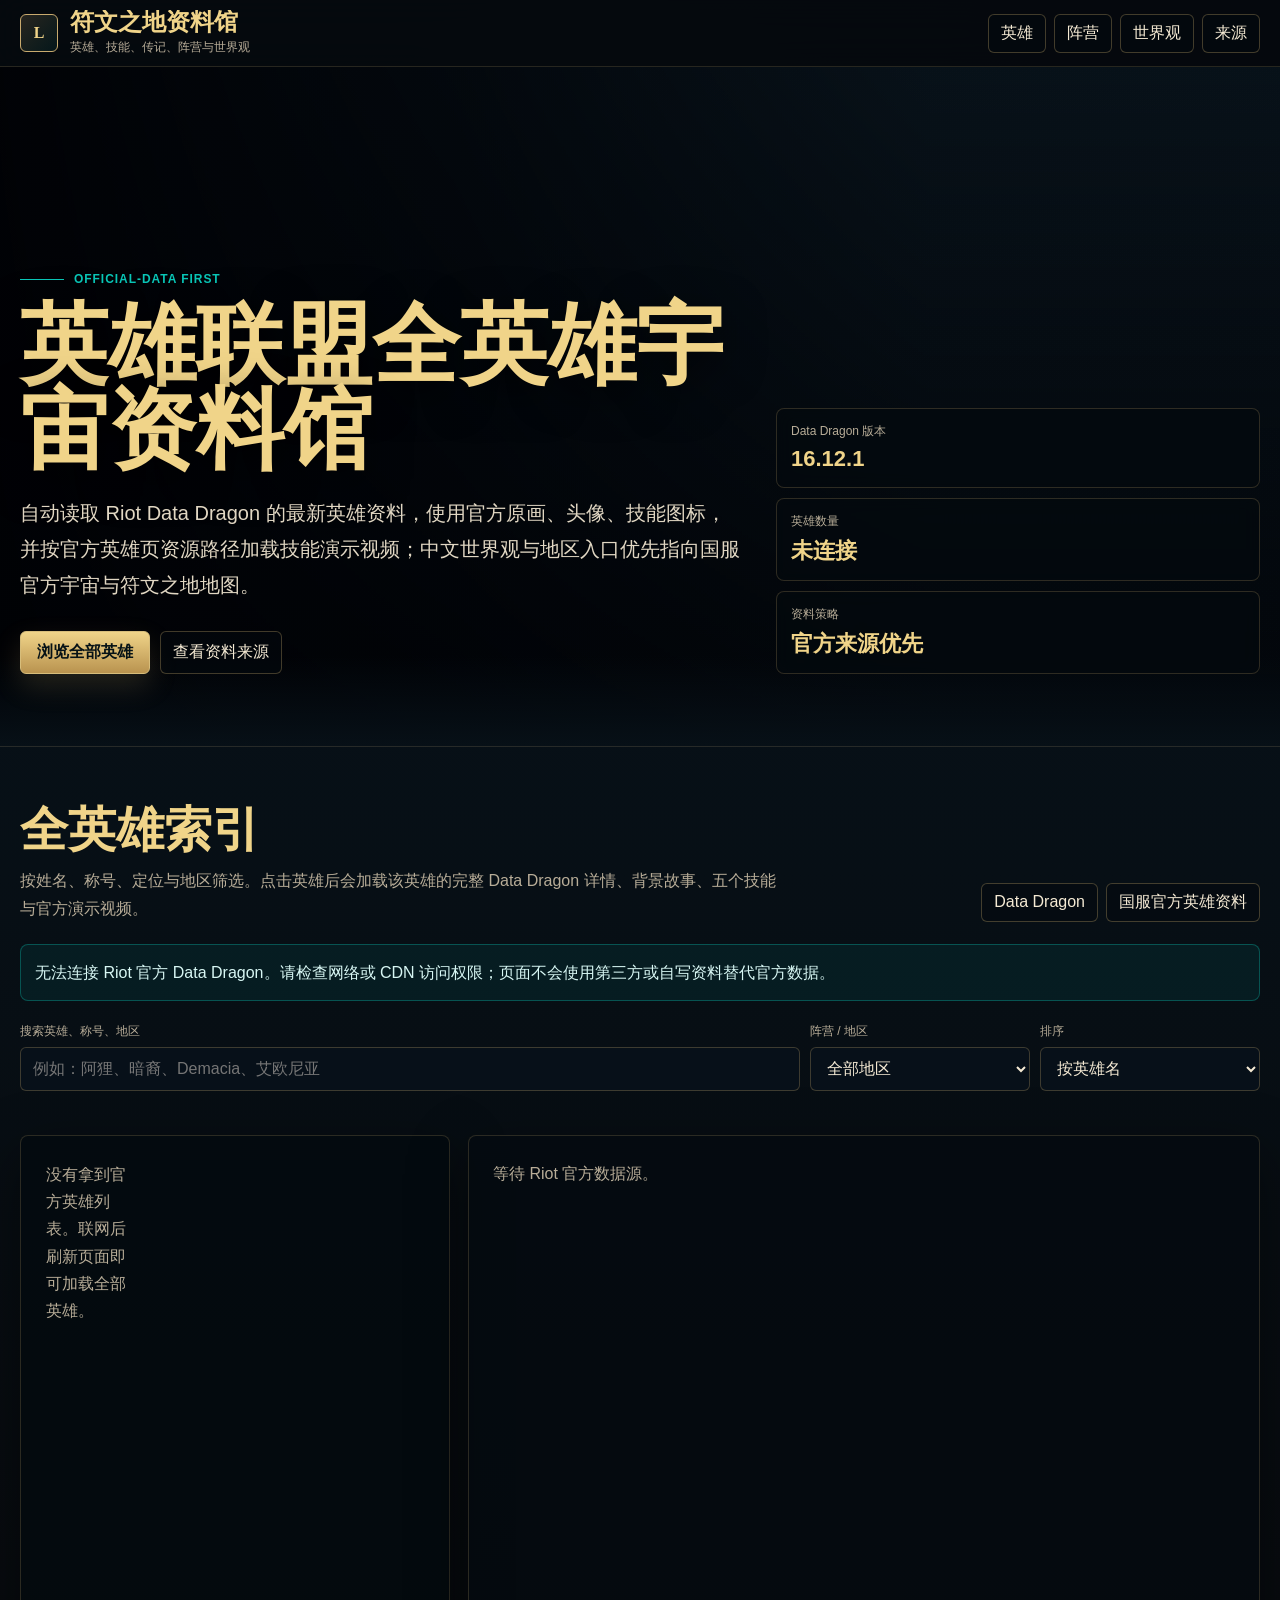
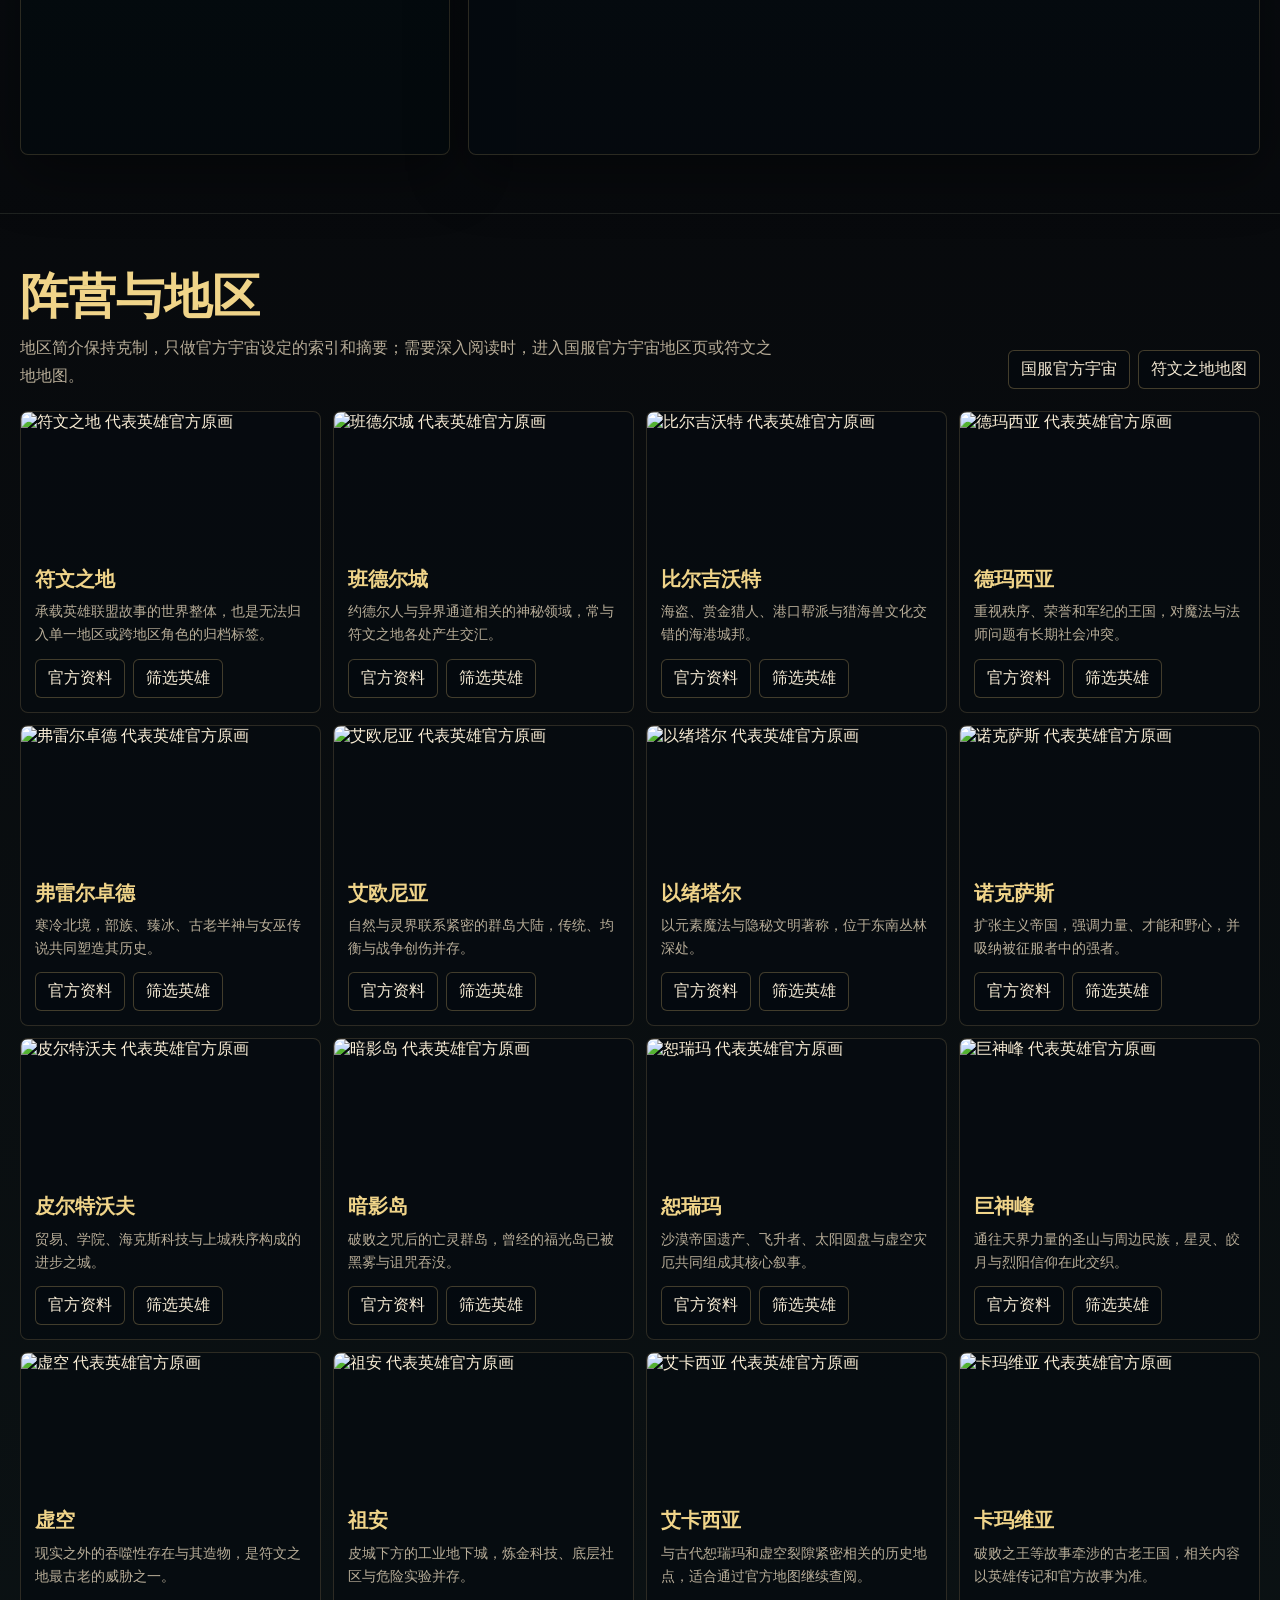
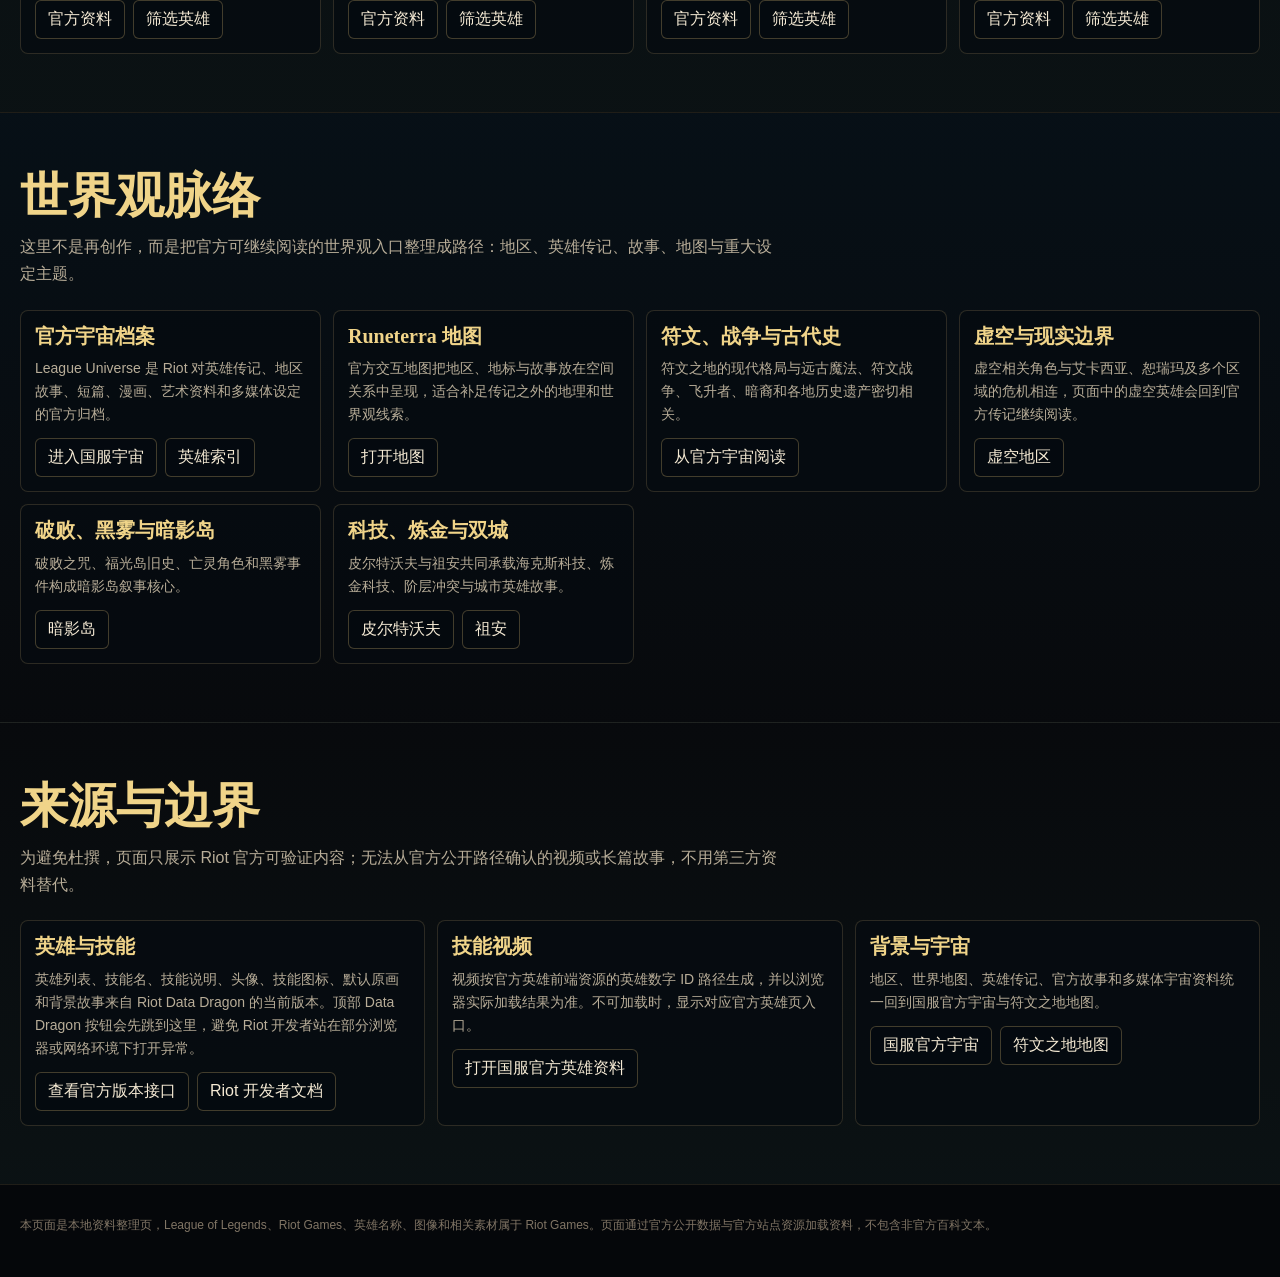
==== commit c47a0aae: "Make Data Dragon link local and reliable" ====
--- a/index.html
+++ b/index.html
@@ -961,7 +961,7 @@
             <p>按姓名、称号、定位与地区筛选。点击英雄后会加载该英雄的完整 Data Dragon 详情、背景故事、五个技能与官方演示视频。</p>
           </div>
           <div class="source-row">
-            <a class="source-link" href="https://developer.riotgames.com/docs/lol#data-dragon" target="_blank" rel="noreferrer">Data Dragon</a>
+            <a class="source-link" href="#data-dragon-source">Data Dragon</a>
             <a class="source-link" href="https://lol.qq.com/data/info-heros.shtml" target="_blank" rel="noreferrer">国服官方英雄资料</a>
           </div>
         </div>
@@ -1047,11 +1047,12 @@
           </div>
         </div>
         <div class="source-grid">
-          <div class="source-card">
+          <div class="source-card" id="data-dragon-source">
             <h3>英雄与技能</h3>
-            <p>英雄列表、技能名、技能说明、头像、技能图标、默认原画和背景故事来自 Riot Data Dragon 的当前版本。</p>
+            <p>英雄列表、技能名、技能说明、头像、技能图标、默认原画和背景故事来自 Riot Data Dragon 的当前版本。顶部 Data Dragon 按钮会先跳到这里，避免 Riot 开发者站在部分浏览器或网络环境下打开异常。</p>
             <div class="link-row">
-              <a class="source-link" href="https://developer.riotgames.com/docs/lol#data-dragon" target="_blank" rel="noreferrer">打开官方文档</a>
+              <a class="source-link" href="https://ddragon.leagueoflegends.com/api/versions.json" target="_blank" rel="noreferrer">查看官方版本接口</a>
+              <a class="source-link" href="https://developer.riotgames.com/docs/lol" target="_blank" rel="noreferrer">Riot 开发者文档</a>
             </div>
           </div>
           <div class="source-card">
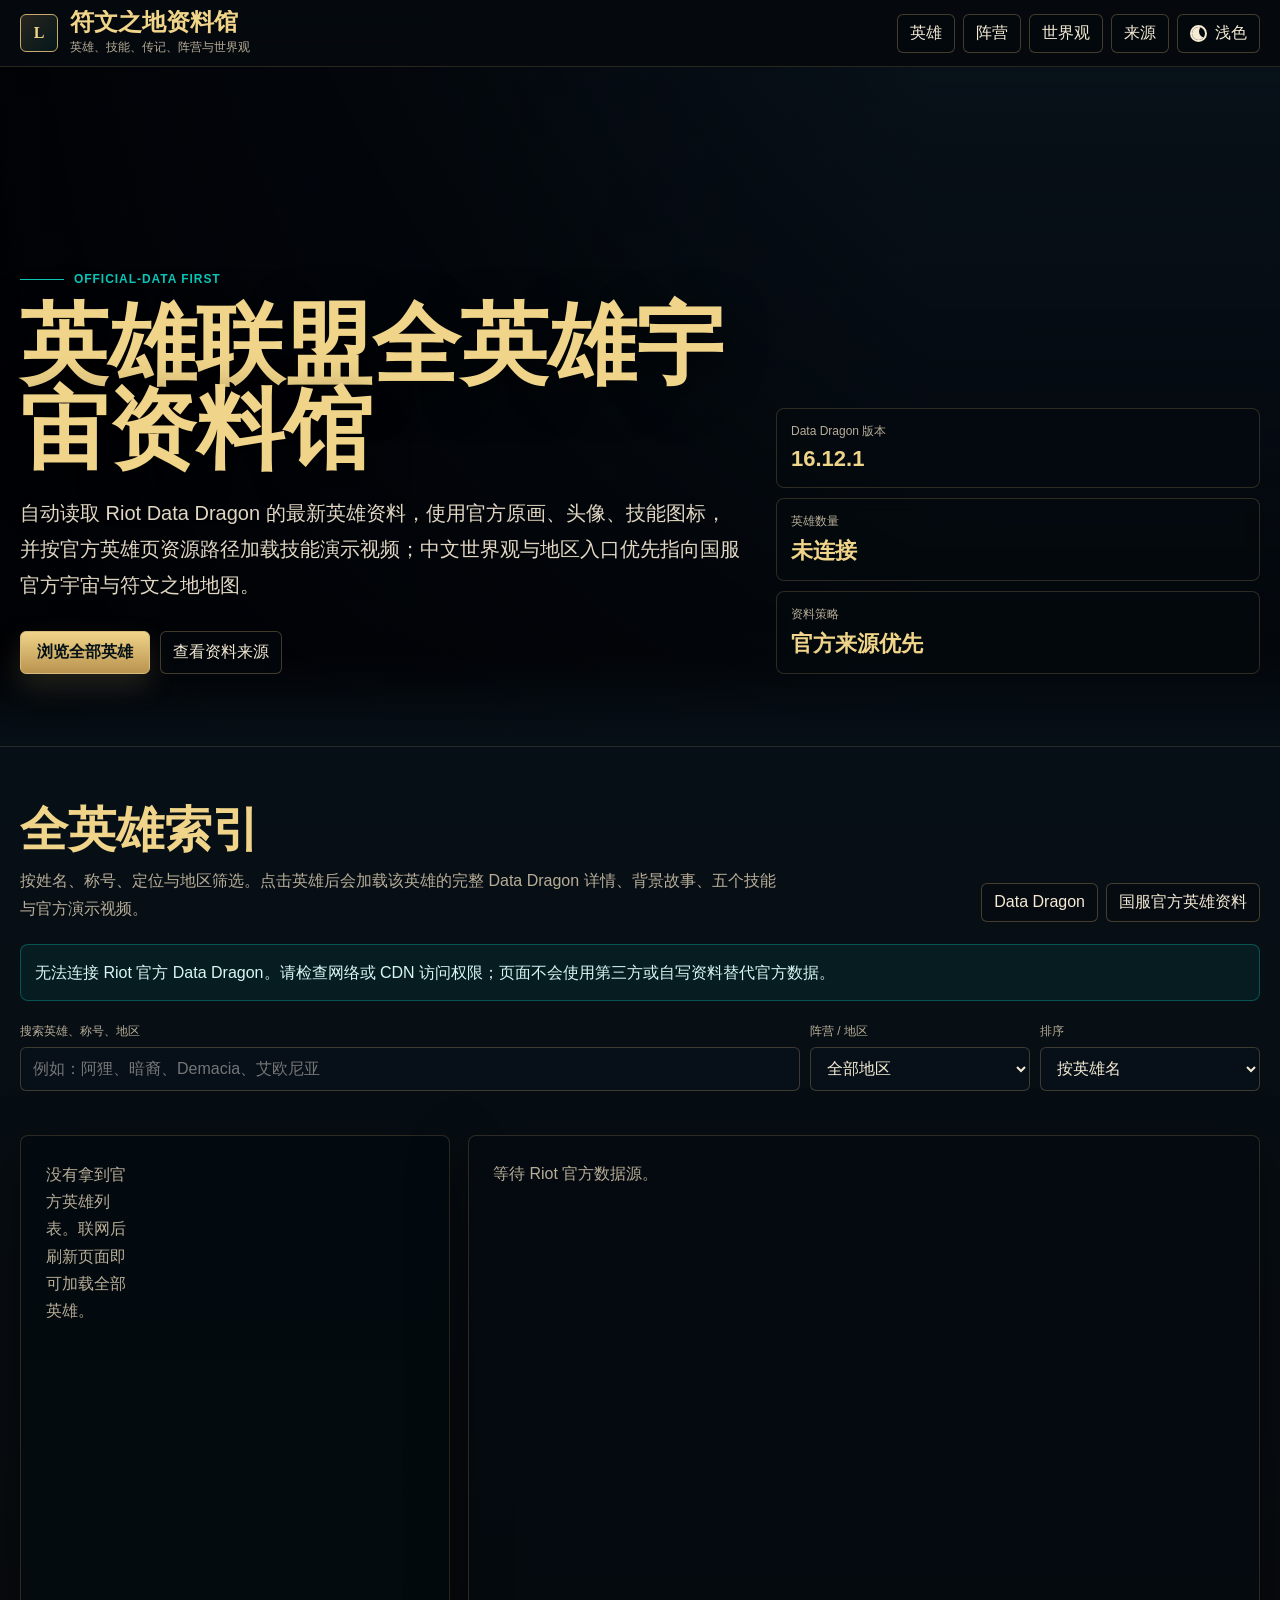
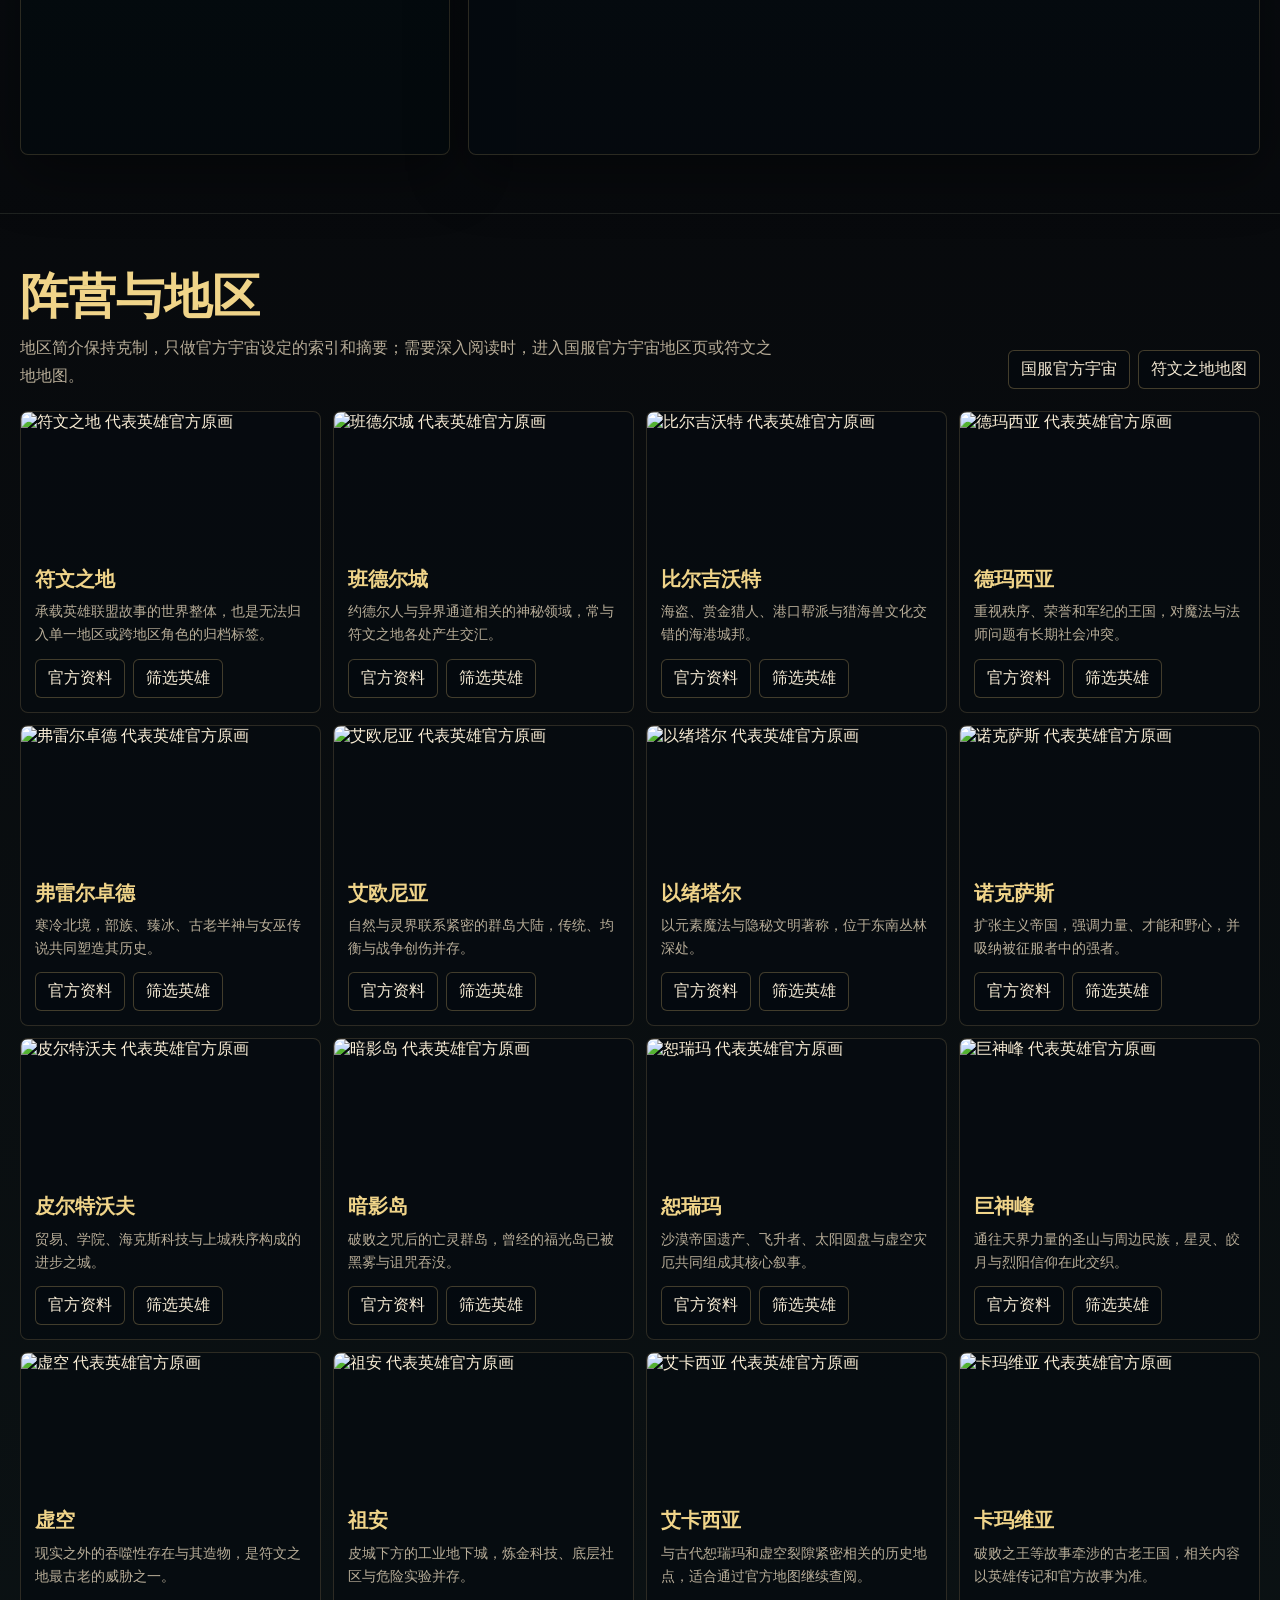
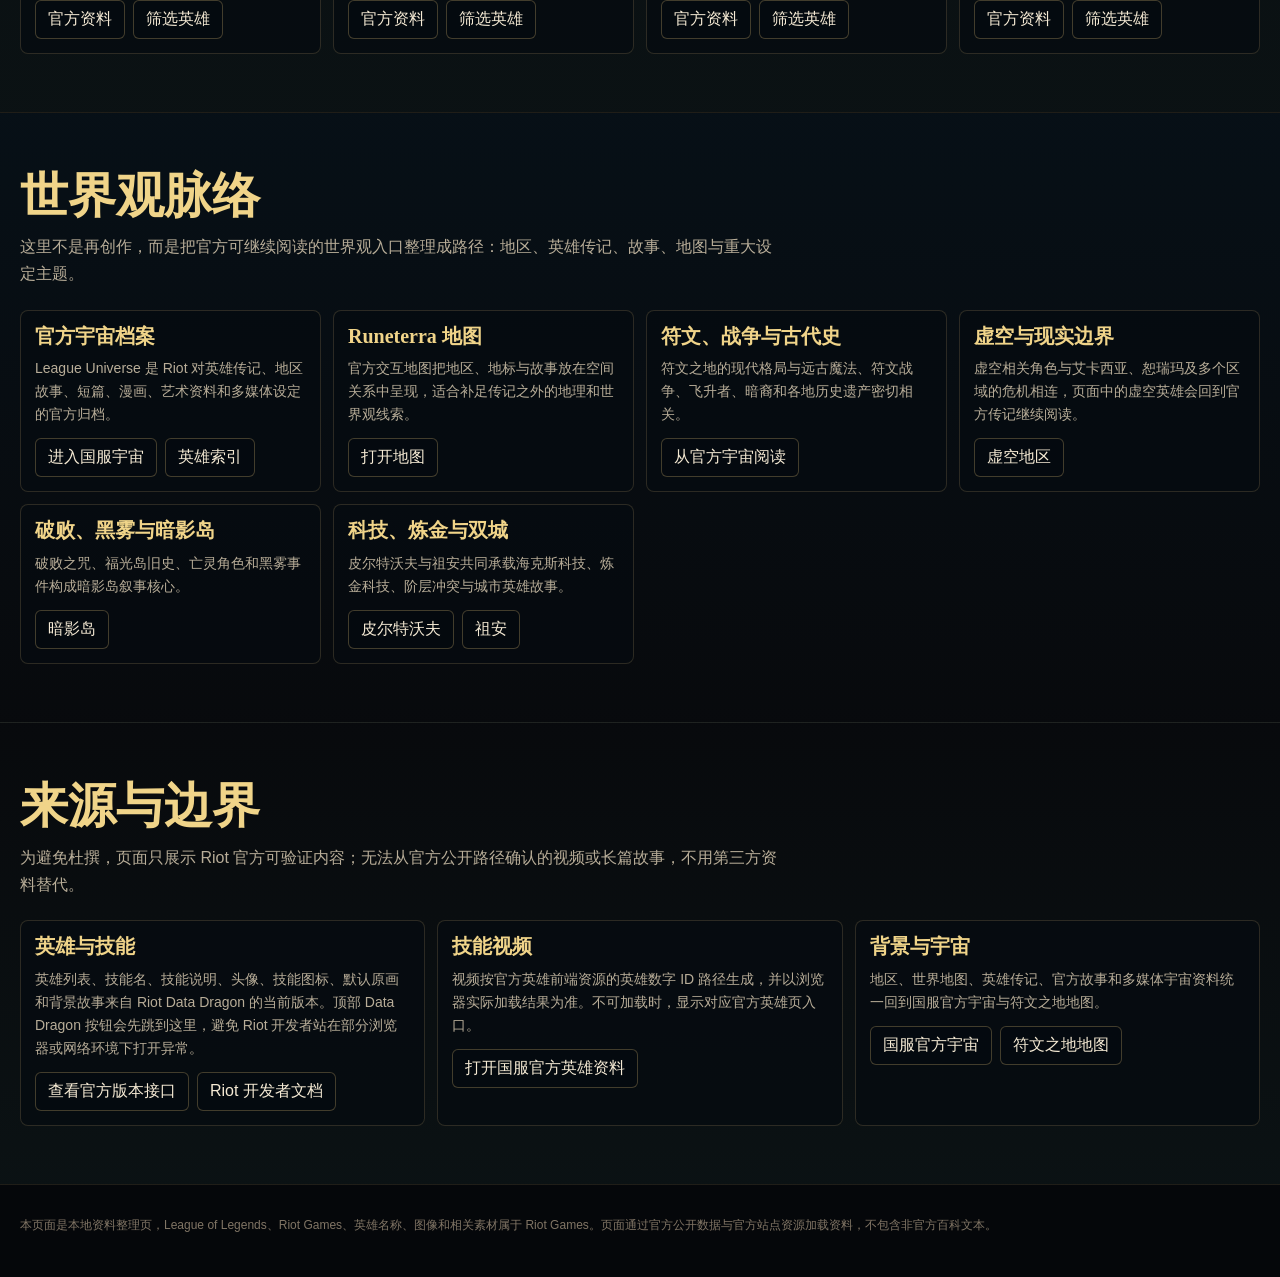
==== commit 60c7d0ba: "Add light and dark theme toggle" ====
--- a/index.html
+++ b/index.html
@@ -1,5 +1,5 @@
 <!doctype html>
-<html lang="zh-CN">
+<html lang="zh-CN" data-theme="dark">
 <head>
   <meta charset="utf-8">
   <meta name="viewport" content="width=device-width, initial-scale=1">
@@ -9,6 +9,16 @@
   <link rel="preconnect" href="https://d28xe8vt774jo5.cloudfront.net">
   <link rel="preconnect" href="https://yz.lol.qq.com">
   <link rel="preconnect" href="https://lol.qq.com">
+  <script>
+    (() => {
+      try {
+        const storedTheme = localStorage.getItem("runeterra-theme");
+        document.documentElement.dataset.theme = storedTheme === "light" ? "light" : "dark";
+      } catch (error) {
+        document.documentElement.dataset.theme = "dark";
+      }
+    })();
+  </script>
   <style>
     :root {
       color-scheme: dark;
@@ -30,6 +40,24 @@
       --max: 1440px;
     }
 
+    html[data-theme="light"] {
+      color-scheme: light;
+      --ink: #182229;
+      --muted: #5f6870;
+      --faint: #80766a;
+      --gold: #9a732d;
+      --gold-strong: #765315;
+      --blue: #007f84;
+      --crimson: #a33b43;
+      --jade: #2f8f64;
+      --paper: #fffaf0;
+      --panel: rgba(255, 252, 244, .9);
+      --panel-solid: #fffaf0;
+      --line: rgba(154, 115, 45, .28);
+      --line-blue: rgba(0, 127, 132, .2);
+      --shadow: 0 18px 48px rgba(55, 43, 24, .14);
+    }
+
     * {
       box-sizing: border-box;
     }
@@ -37,6 +65,10 @@
     html {
       scroll-behavior: smooth;
       background: #070b10;
+    }
+
+    html[data-theme="light"] {
+      background: #f5efe2;
     }
 
     body {
@@ -50,6 +82,15 @@
         radial-gradient(circle at 18% 8%, rgba(10, 200, 185, .14), transparent 30%),
         radial-gradient(circle at 78% 18%, rgba(196, 75, 76, .12), transparent 28%),
         #070b10;
+      transition: background .2s ease, color .2s ease;
+    }
+
+    html[data-theme="light"] body {
+      background:
+        linear-gradient(180deg, rgba(255, 252, 244, .9), #f5efe2 42%, #e9dfcd 100%),
+        radial-gradient(circle at 18% 8%, rgba(0, 127, 132, .12), transparent 30%),
+        radial-gradient(circle at 78% 18%, rgba(163, 59, 67, .1), transparent 28%),
+        #f5efe2;
     }
 
     a {
@@ -79,6 +120,10 @@
       border-radius: 6px;
     }
 
+    html[data-theme="light"] .skip-link {
+      background: #fffaf0;
+    }
+
     .skip-link:focus {
       transform: translateY(0);
     }
@@ -95,6 +140,11 @@
       border-bottom: 1px solid rgba(200, 170, 110, .18);
       background: rgba(5, 9, 13, .86);
       backdrop-filter: blur(16px);
+    }
+
+    html[data-theme="light"] .topbar {
+      border-bottom-color: rgba(154, 115, 45, .24);
+      background: rgba(255, 252, 244, .9);
     }
 
     .topbar-inner {
@@ -156,6 +206,7 @@
     }
 
     .nav a,
+    .theme-toggle,
     .source-link,
     .ghost-button {
       min-height: 36px;
@@ -173,11 +224,38 @@
     }
 
     .nav a:hover,
+    .theme-toggle:hover,
     .source-link:hover,
     .ghost-button:hover {
       border-color: var(--gold);
       color: var(--gold-strong);
       background: rgba(200, 170, 110, .12);
+    }
+
+    html[data-theme="light"] .nav a,
+    html[data-theme="light"] .theme-toggle,
+    html[data-theme="light"] .source-link,
+    html[data-theme="light"] .ghost-button {
+      border-color: rgba(154, 115, 45, .3);
+      background: rgba(255, 252, 244, .82);
+      color: var(--ink);
+    }
+
+    .theme-toggle {
+      appearance: none;
+    }
+
+    .theme-switch-icon {
+      width: 17px;
+      height: 17px;
+      border: 2px solid currentColor;
+      border-radius: 50%;
+      box-shadow: inset 7px -2px 0 currentColor;
+      flex: 0 0 auto;
+    }
+
+    html[data-theme="light"] .theme-switch-icon {
+      box-shadow: inset 0 0 0 5px currentColor;
     }
 
     .hero {
@@ -204,6 +282,14 @@
       filter: saturate(1.06) contrast(1.05);
     }
 
+    html[data-theme="light"] .hero::before {
+      background-image:
+        linear-gradient(90deg, rgba(255, 252, 244, .94) 0%, rgba(255, 252, 244, .62) 36%, rgba(255, 252, 244, .06) 72%),
+        linear-gradient(180deg, rgba(255, 252, 244, .02) 0%, rgba(245, 239, 226, .82) 100%),
+        var(--hero-image);
+      filter: saturate(1.02) contrast(.96);
+    }
+
     .hero::after {
       content: "";
       position: absolute;
@@ -212,6 +298,10 @@
       bottom: 0;
       height: 90px;
       background: linear-gradient(180deg, transparent, #071017);
+    }
+
+    html[data-theme="light"] .hero::after {
+      background: linear-gradient(180deg, transparent, #f5efe2);
     }
 
     .hero-content {
@@ -259,12 +349,21 @@
       text-shadow: 0 12px 42px rgba(0, 0, 0, .72);
     }
 
+    html[data-theme="light"] h1 {
+      color: #6f4f16;
+      text-shadow: 0 8px 28px rgba(255, 252, 244, .72);
+    }
+
     .lead {
       max-width: 720px;
       margin: 22px 0 0;
       color: #e1d7c3;
       font-size: clamp(16px, 1.8vw, 20px);
       line-height: 1.8;
+    }
+
+    html[data-theme="light"] .lead {
+      color: #26313a;
     }
 
     .hero-actions {
@@ -309,6 +408,11 @@
       border-radius: var(--radius);
     }
 
+    html[data-theme="light"] .metric {
+      border-color: rgba(154, 115, 45, .22);
+      background: rgba(255, 252, 244, .76);
+    }
+
     .metric small {
       display: block;
       color: var(--muted);
@@ -333,6 +437,15 @@
 
     .band.alt {
       background: linear-gradient(180deg, rgba(8, 10, 13, .98), rgba(11, 18, 20, .98));
+    }
+
+    html[data-theme="light"] .band {
+      border-bottom-color: rgba(154, 115, 45, .16);
+      background: linear-gradient(180deg, rgba(245, 239, 226, .98), rgba(255, 252, 244, .98));
+    }
+
+    html[data-theme="light"] .band.alt {
+      background: linear-gradient(180deg, rgba(255, 252, 244, .98), rgba(238, 229, 213, .98));
     }
 
     .section-heading {
@@ -394,6 +507,13 @@
       outline: none;
     }
 
+    html[data-theme="light"] .field input,
+    html[data-theme="light"] .field select {
+      border-color: rgba(154, 115, 45, .28);
+      color: var(--ink);
+      background: #fffdf8;
+    }
+
     .field input:focus,
     .field select:focus {
       border-color: var(--blue);
@@ -414,6 +534,10 @@
       border-radius: 6px;
       color: var(--muted);
       background: rgba(4, 10, 15, .62);
+    }
+
+    html[data-theme="light"] .chip {
+      background: rgba(255, 252, 244, .78);
     }
 
     .chip.is-active {
@@ -439,6 +563,11 @@
       border-radius: var(--radius);
       box-shadow: var(--shadow);
       scrollbar-color: var(--gold) transparent;
+    }
+
+    html[data-theme="light"] .champion-rail {
+      border-color: rgba(154, 115, 45, .2);
+      background: rgba(255, 252, 244, .78);
     }
 
     .champion-grid {
@@ -461,6 +590,10 @@
       overflow: hidden;
     }
 
+    html[data-theme="light"] .champion-card {
+      background: #fffaf0;
+    }
+
     .champion-card::after {
       content: "";
       position: absolute;
@@ -494,6 +627,10 @@
       background: linear-gradient(180deg, rgba(8, 14, 20, .92), rgba(7, 10, 13, .98));
     }
 
+    html[data-theme="light"] .champion-card-body {
+      background: linear-gradient(180deg, rgba(255, 252, 244, .96), rgba(239, 230, 213, .98));
+    }
+
     .champion-card strong,
     .champion-card span {
       display: block;
@@ -521,6 +658,11 @@
       border-radius: var(--radius);
       box-shadow: var(--shadow);
       overflow: hidden;
+    }
+
+    html[data-theme="light"] .detail {
+      border-color: rgba(154, 115, 45, .22);
+      background: rgba(255, 252, 244, .78);
     }
 
     .detail-hero {
@@ -531,6 +673,10 @@
       padding: 28px;
       background-color: #0b141b;
       overflow: hidden;
+    }
+
+    html[data-theme="light"] .detail-hero {
+      background-color: #efe5d2;
     }
 
     .detail-hero::before {
@@ -546,6 +692,13 @@
       transform: scale(1.02);
     }
 
+    html[data-theme="light"] .detail-hero::before {
+      background-image:
+        linear-gradient(90deg, rgba(255, 252, 244, .95), rgba(255, 252, 244, .58), rgba(255, 252, 244, .14)),
+        linear-gradient(180deg, transparent, rgba(255, 252, 244, .95)),
+        var(--detail-image);
+    }
+
     .detail-hero-content {
       position: relative;
       z-index: 1;
@@ -574,10 +727,18 @@
       line-height: 1.45;
     }
 
+    html[data-theme="light"] .detail-subtitle {
+      color: #25313a;
+    }
+
     .tagline {
       margin: 18px 0 0;
       color: #e1d6c2;
       line-height: 1.78;
+    }
+
+    html[data-theme="light"] .tagline {
+      color: #2b3740;
     }
 
     .meta-strip {
@@ -599,6 +760,11 @@
       font-size: 12px;
     }
 
+    html[data-theme="light"] .meta-pill {
+      background: rgba(255, 248, 232, .82);
+      color: var(--ink);
+    }
+
     .detail-body {
       display: grid;
       gap: 22px;
@@ -616,6 +782,10 @@
       margin: 0;
       color: #d7cdbb;
       line-height: 1.85;
+    }
+
+    html[data-theme="light"] .text-block p {
+      color: #35404a;
     }
 
     .link-row {
@@ -640,6 +810,11 @@
       background: rgba(8, 14, 20, .72);
     }
 
+    html[data-theme="light"] .ability {
+      border-color: rgba(154, 115, 45, .2);
+      background: rgba(255, 250, 240, .88);
+    }
+
     .ability-copy {
       display: grid;
       grid-template-columns: 64px 1fr;
@@ -683,6 +858,10 @@
       color: #d6ccba;
       line-height: 1.7;
       overflow-wrap: anywhere;
+    }
+
+    html[data-theme="light"] .ability-desc {
+      color: #35404a;
     }
 
     .ability-facts {
@@ -738,6 +917,13 @@
       overflow: hidden;
     }
 
+    html[data-theme="light"] .region-card,
+    html[data-theme="light"] .world-card,
+    html[data-theme="light"] .source-card {
+      border-color: rgba(154, 115, 45, .22);
+      background: rgba(255, 250, 240, .86);
+    }
+
     .region-card {
       display: grid;
       grid-template-rows: 142px 1fr;
@@ -795,6 +981,11 @@
       line-height: 1.7;
     }
 
+    html[data-theme="light"] .notice {
+      color: #153e41;
+      background: rgba(0, 127, 132, .08);
+    }
+
     .empty {
       padding: 24px;
       color: var(--muted);
@@ -826,6 +1017,10 @@
       line-height: 1.7;
     }
 
+    html[data-theme="light"] footer {
+      background: #e8decf;
+    }
+
     @media (max-width: 1180px) {
       .hero-content,
       .content-layout,
@@ -861,6 +1056,16 @@
         justify-content: flex-start;
       }
 
+      .nav {
+        gap: 6px;
+      }
+
+      .nav a,
+      .theme-toggle {
+        min-height: 34px;
+        padding: 7px 10px;
+      }
+
       .hero {
         min-height: 620px;
       }
@@ -875,6 +1080,12 @@
           linear-gradient(180deg, rgba(5, 7, 10, .62), rgba(5, 7, 10, .94) 70%, rgba(5, 7, 10, .98)),
           var(--hero-image);
         background-position: 58% top;
+      }
+
+      html[data-theme="light"] .hero::before {
+        background-image:
+          linear-gradient(180deg, rgba(255, 252, 244, .62), rgba(255, 252, 244, .9) 70%, rgba(245, 239, 226, .98)),
+          var(--hero-image);
       }
 
       .champion-grid {
@@ -918,6 +1129,10 @@
         <a href="#regions">阵营</a>
         <a href="#world">世界观</a>
         <a href="#sources">来源</a>
+        <button class="theme-toggle" id="themeToggle" type="button" aria-label="切换为浅色主题" title="切换主题">
+          <span class="theme-switch-icon" aria-hidden="true"></span>
+          <span id="themeLabel">浅色</span>
+        </button>
       </nav>
     </div>
   </header>
@@ -1429,6 +1644,8 @@
       }
     ];
 
+    const THEME_KEY = "runeterra-theme";
+
     const state = {
       version: DEFAULT_VERSION,
       champions: [],
@@ -1452,8 +1669,34 @@
       championDetail: document.querySelector("#championDetail"),
       regionsGrid: document.querySelector("#regionsGrid"),
       worldGrid: document.querySelector("#worldGrid"),
+      themeToggle: document.querySelector("#themeToggle"),
+      themeLabel: document.querySelector("#themeLabel"),
       hero: document.querySelector(".hero")
     };
+
+    function applyTheme(theme, shouldStore = true) {
+      const nextTheme = theme === "light" ? "light" : "dark";
+      document.documentElement.dataset.theme = nextTheme;
+      if (els.themeLabel) {
+        els.themeLabel.textContent = nextTheme === "light" ? "深色" : "浅色";
+      }
+      if (els.themeToggle) {
+        const nextLabel = nextTheme === "light" ? "切换为深色主题" : "切换为浅色主题";
+        els.themeToggle.setAttribute("aria-label", nextLabel);
+        els.themeToggle.setAttribute("title", nextLabel);
+      }
+      if (shouldStore) {
+        try {
+          localStorage.setItem(THEME_KEY, nextTheme);
+        } catch (error) {
+          console.warn("Theme preference could not be saved", error);
+        }
+      }
+    }
+
+    function getCurrentTheme() {
+      return document.documentElement.dataset.theme === "light" ? "light" : "dark";
+    }
 
     function escapeHTML(value) {
       return String(value ?? "")
@@ -1830,6 +2073,9 @@
     }
 
     function wireEvents() {
+      els.themeToggle.addEventListener("click", () => {
+        applyTheme(getCurrentTheme() === "light" ? "dark" : "light");
+      });
       els.searchInput.addEventListener("input", (event) => {
         state.query = event.target.value.trim();
         renderChampionGrid();
@@ -1864,6 +2110,7 @@
       });
     }
 
+    applyTheme(getCurrentTheme(), false);
     renderRegions();
     renderWorldTopics();
     wireEvents();
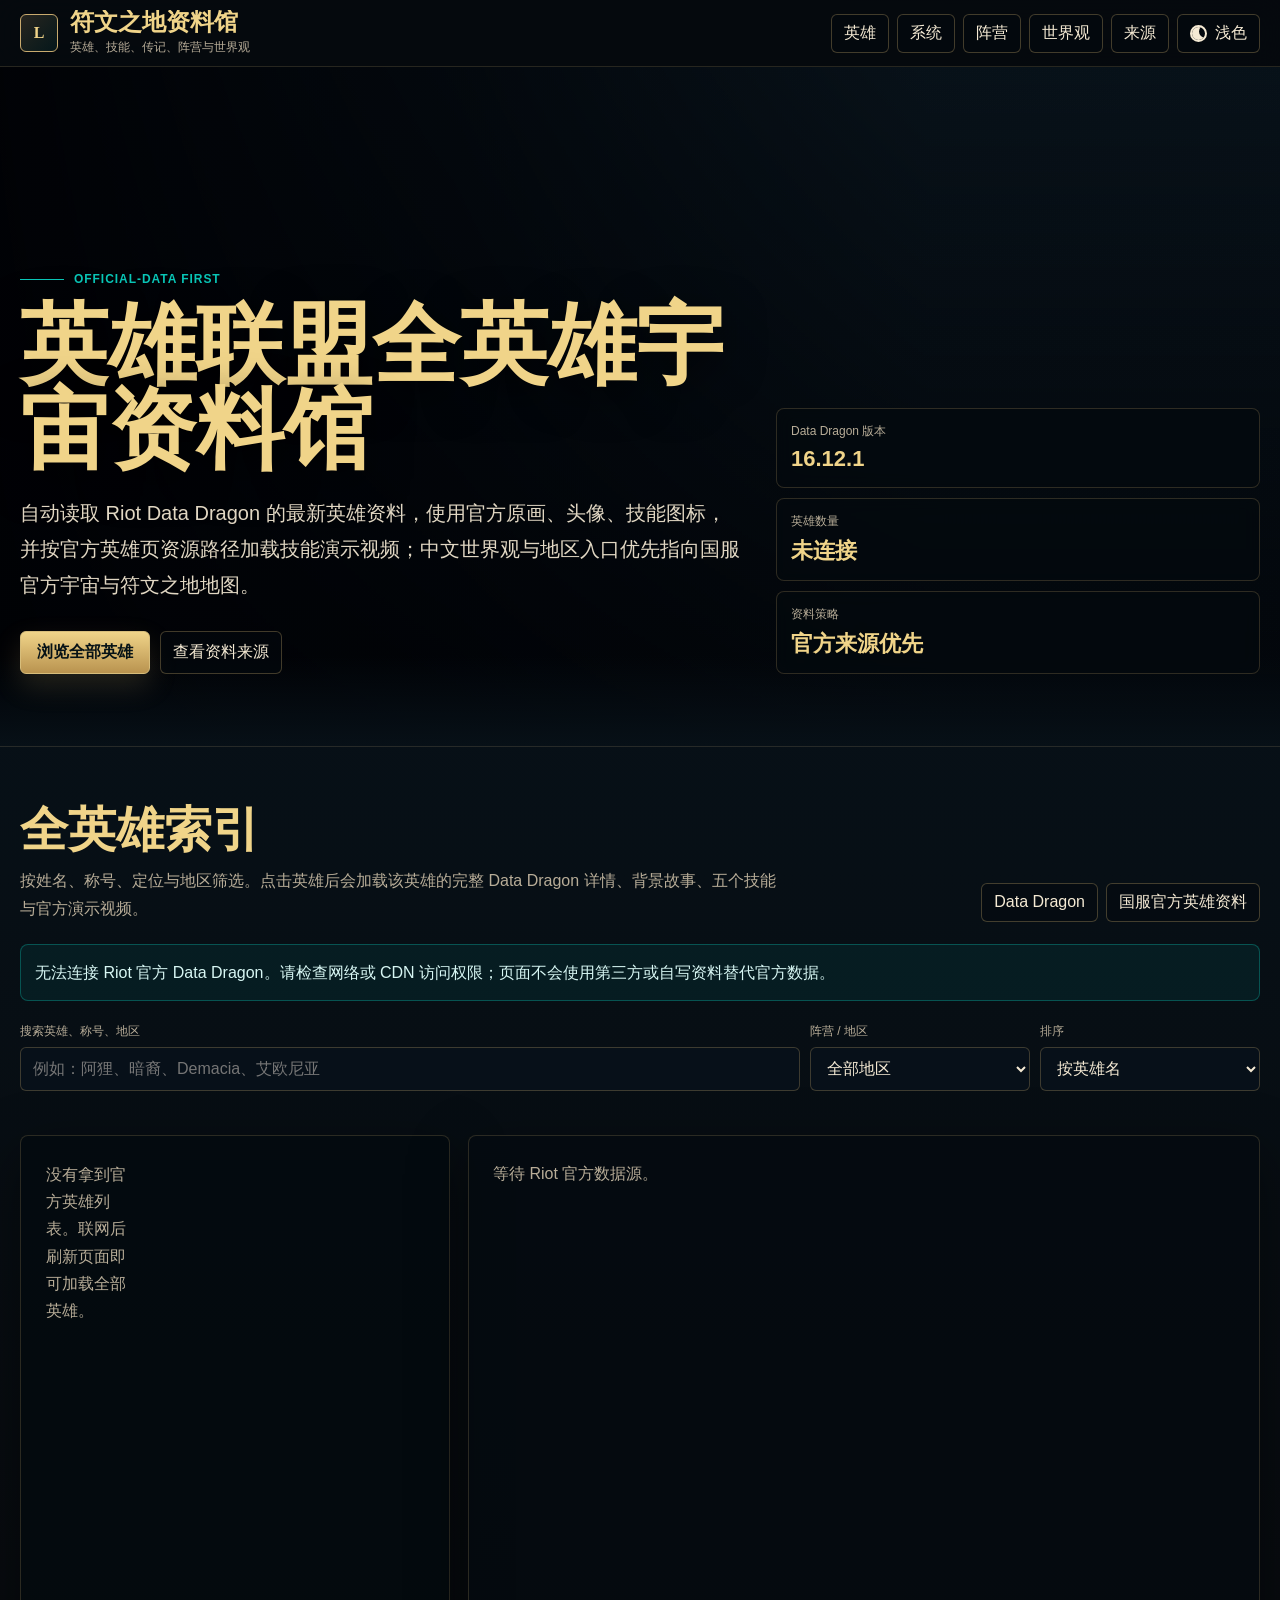
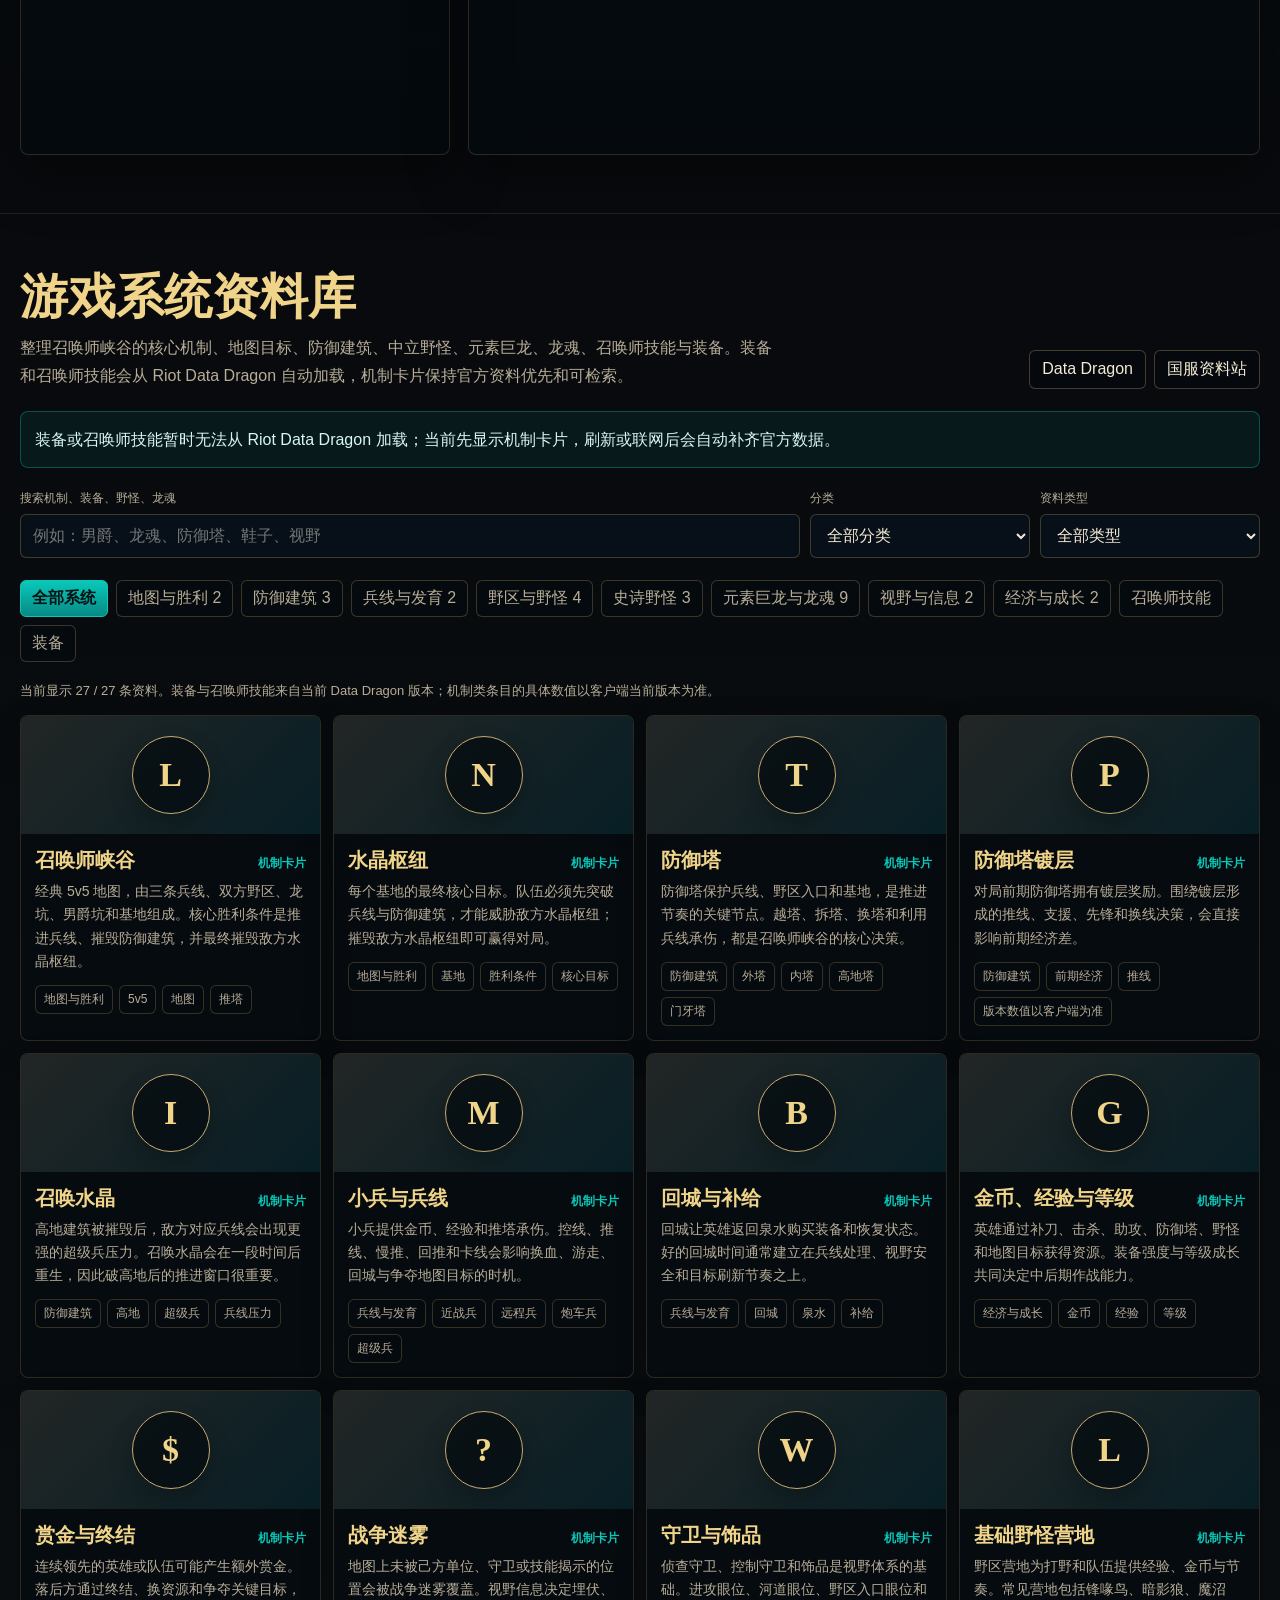
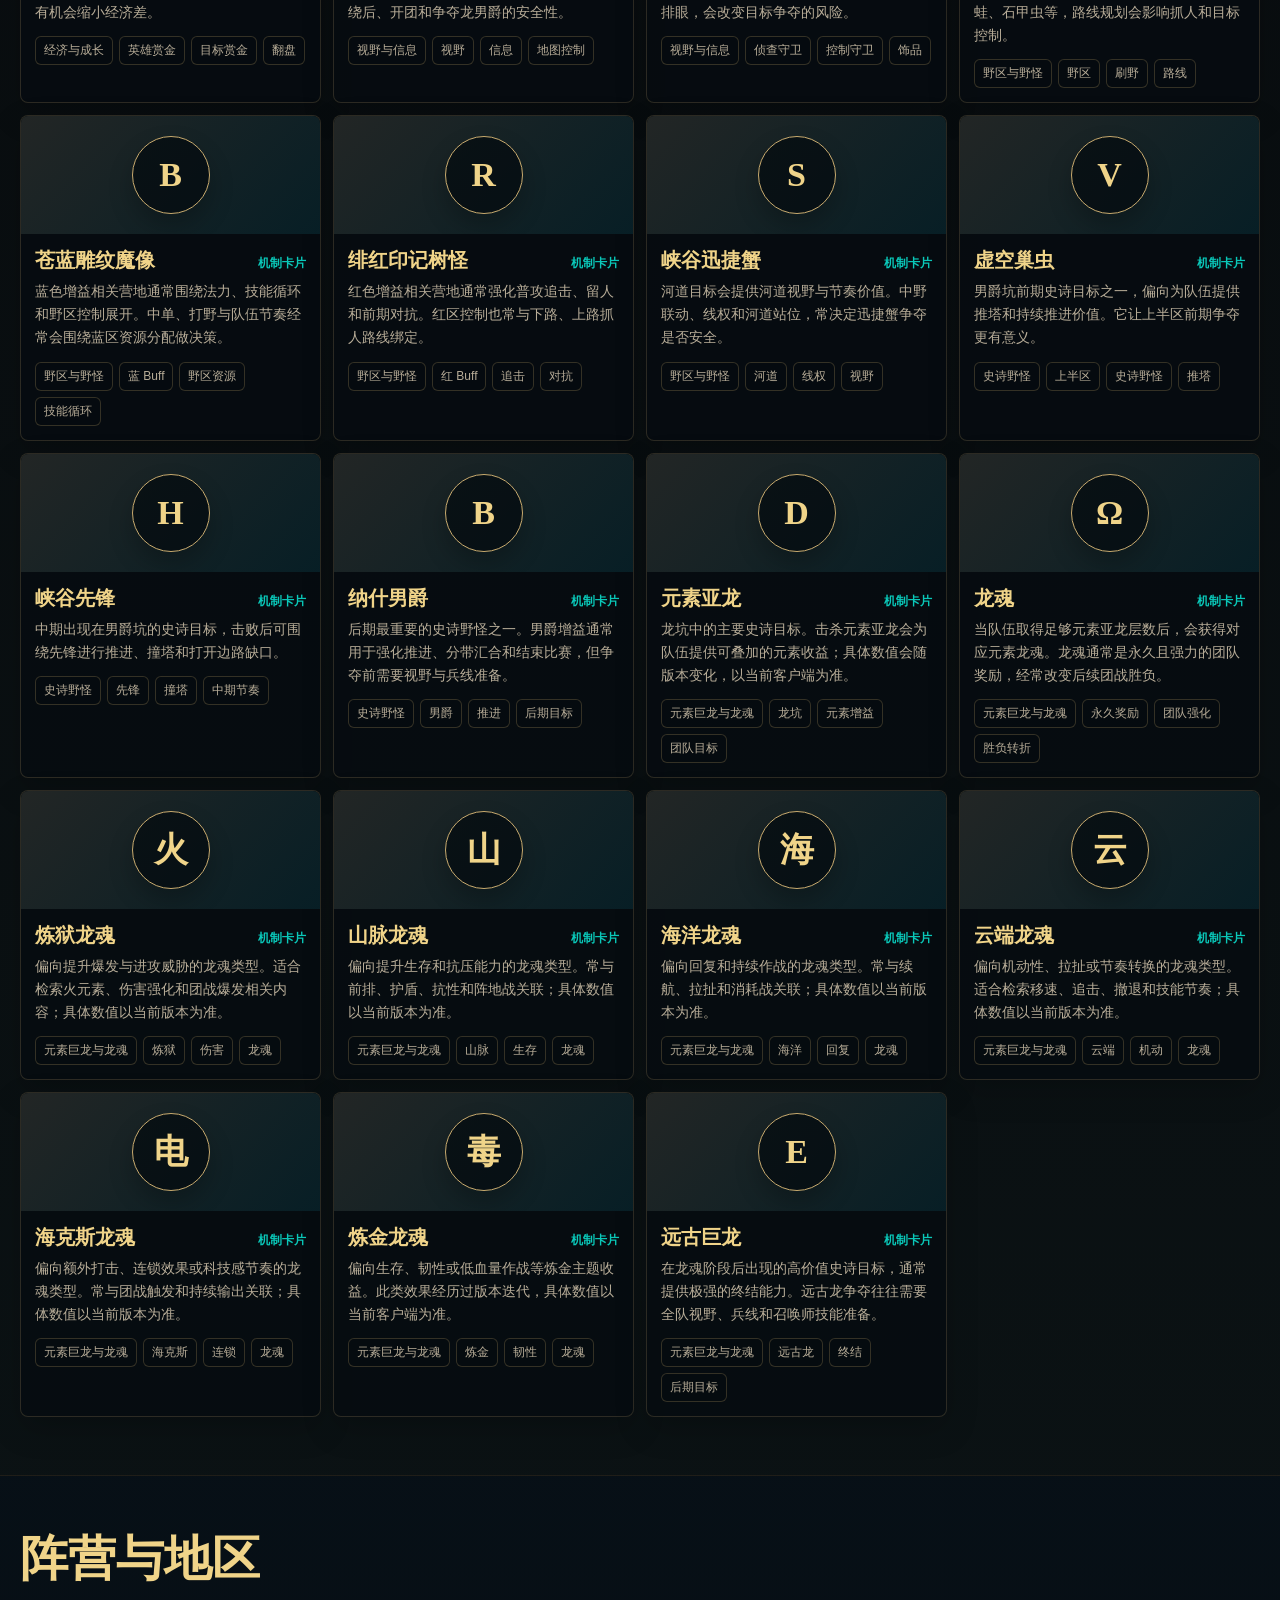
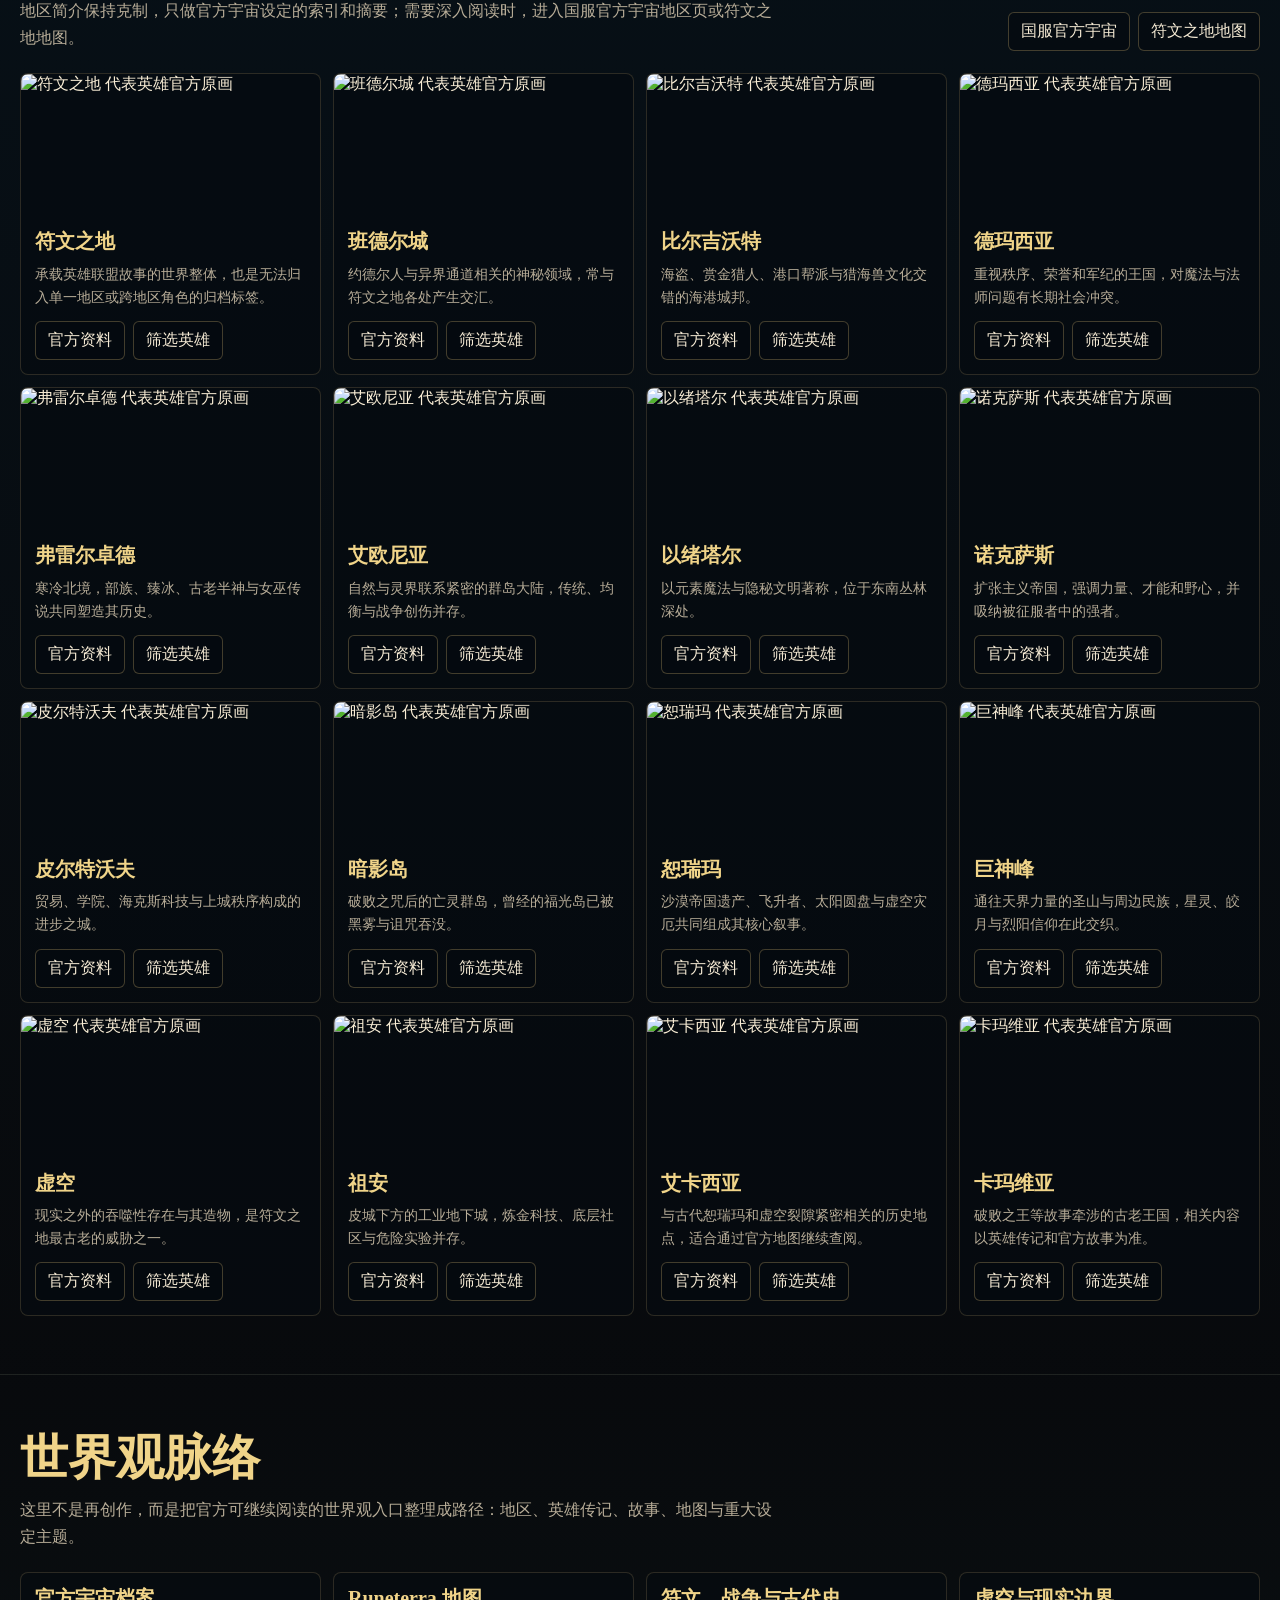
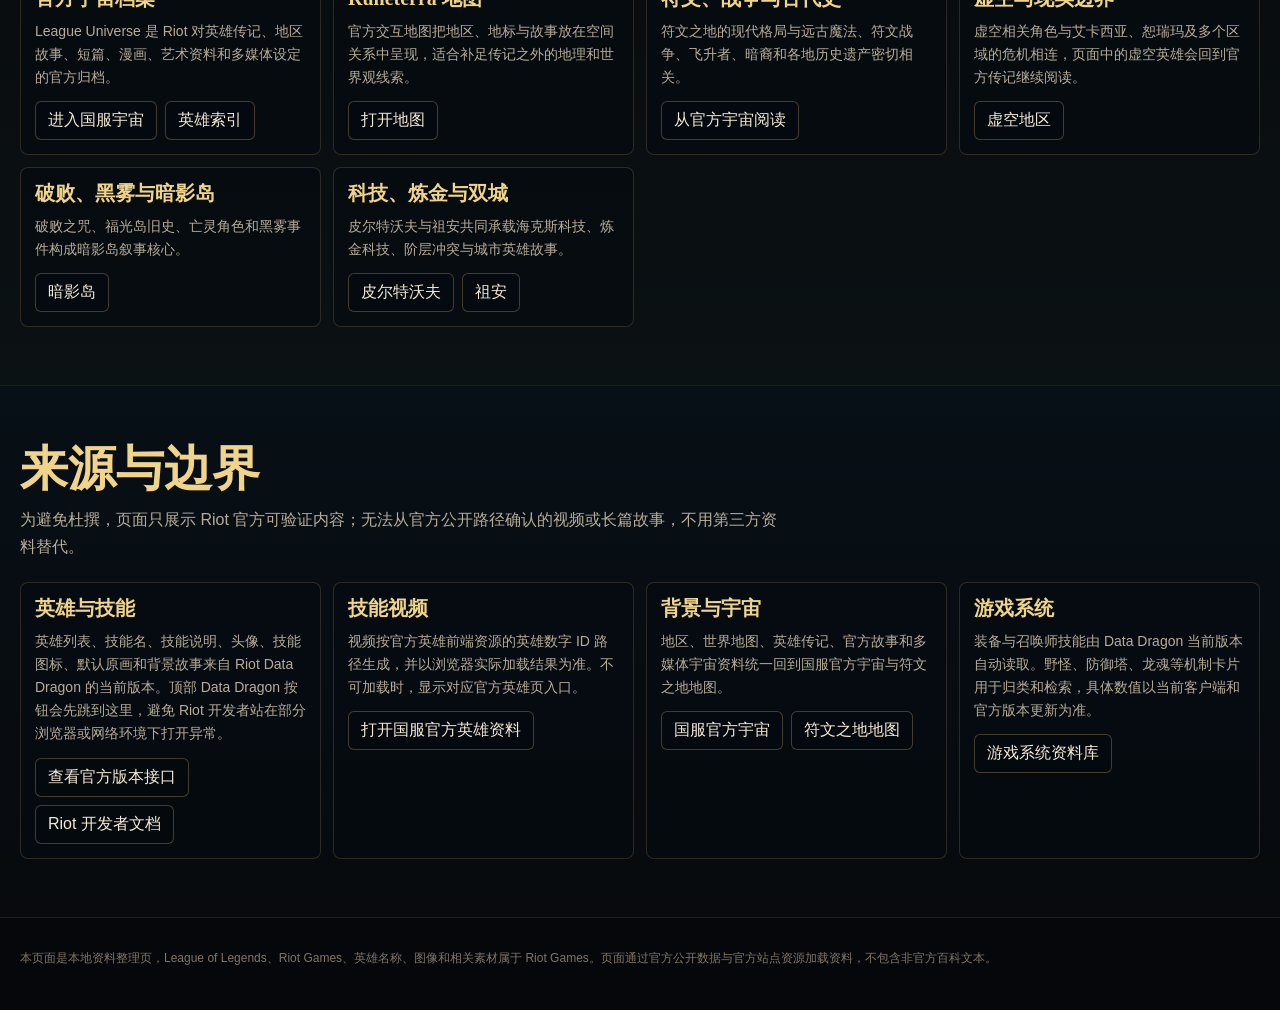
==== commit a920ffa1: "Add game systems library" ====
--- a/index.html
+++ b/index.html
@@ -968,8 +968,165 @@
 
     .source-grid {
       display: grid;
-      grid-template-columns: repeat(3, minmax(0, 1fr));
+      grid-template-columns: repeat(auto-fit, minmax(250px, 1fr));
       gap: 12px;
+    }
+
+    .system-controls {
+      display: grid;
+      grid-template-columns: minmax(240px, 1fr) minmax(150px, 220px) minmax(150px, 220px);
+      gap: 10px;
+      margin: 22px 0;
+      align-items: center;
+    }
+
+    .system-chips {
+      display: flex;
+      flex-wrap: wrap;
+      gap: 8px;
+      margin: 0 0 18px;
+    }
+
+    .system-summary {
+      margin: 0 0 14px;
+      color: var(--muted);
+      font-size: 13px;
+      line-height: 1.65;
+    }
+
+    .system-grid {
+      display: grid;
+      grid-template-columns: repeat(auto-fill, minmax(270px, 1fr));
+      gap: 12px;
+    }
+
+    .system-card {
+      min-height: 220px;
+      display: grid;
+      grid-template-rows: 118px 1fr;
+      border: 1px solid rgba(200, 170, 110, .2);
+      border-radius: var(--radius);
+      background: rgba(6, 12, 17, .74);
+      overflow: hidden;
+      box-shadow: 0 12px 32px rgba(0, 0, 0, .18);
+    }
+
+    html[data-theme="light"] .system-card {
+      border-color: rgba(154, 115, 45, .22);
+      background: rgba(255, 250, 240, .86);
+      box-shadow: var(--shadow);
+    }
+
+    .system-visual {
+      position: relative;
+      min-height: 118px;
+      display: grid;
+      place-items: center;
+      overflow: hidden;
+      background:
+        linear-gradient(135deg, rgba(200, 170, 110, .14), rgba(10, 200, 185, .08)),
+        #071019;
+    }
+
+    html[data-theme="light"] .system-visual {
+      background:
+        linear-gradient(135deg, rgba(154, 115, 45, .14), rgba(0, 127, 132, .08)),
+        #f4ead8;
+    }
+
+    .system-visual img {
+      width: 100%;
+      height: 100%;
+      object-fit: cover;
+      filter: saturate(1.05) contrast(1.02);
+    }
+
+    .system-visual.icon img {
+      width: 76px;
+      height: 76px;
+      border: 1px solid var(--gold);
+      border-radius: 6px;
+      object-fit: cover;
+      background: #03070a;
+      box-shadow: 0 12px 24px rgba(0, 0, 0, .24);
+    }
+
+    .system-symbol {
+      width: 78px;
+      height: 78px;
+      display: grid;
+      place-items: center;
+      border: 1px solid var(--gold);
+      border-radius: 50%;
+      color: var(--gold-strong);
+      background: rgba(4, 10, 15, .72);
+      font-family: Georgia, "Times New Roman", serif;
+      font-size: 34px;
+      font-weight: 700;
+      box-shadow: 0 12px 24px rgba(0, 0, 0, .24);
+    }
+
+    html[data-theme="light"] .system-symbol {
+      background: rgba(255, 252, 244, .78);
+    }
+
+    .system-card-body {
+      padding: 14px;
+      min-width: 0;
+    }
+
+    .system-card-head {
+      display: flex;
+      align-items: baseline;
+      justify-content: space-between;
+      gap: 10px;
+      margin-bottom: 8px;
+    }
+
+    .system-card h3 {
+      color: var(--gold-strong);
+      font-size: 20px;
+      line-height: 1.2;
+      overflow-wrap: anywhere;
+    }
+
+    .system-type {
+      flex: 0 0 auto;
+      color: var(--blue);
+      font-size: 12px;
+      font-weight: 800;
+      white-space: nowrap;
+    }
+
+    .system-card p {
+      margin: 0;
+      color: var(--muted);
+      line-height: 1.65;
+      font-size: 14px;
+    }
+
+    .system-tags {
+      display: flex;
+      flex-wrap: wrap;
+      gap: 6px;
+      margin-top: 12px;
+    }
+
+    .system-tag {
+      min-height: 26px;
+      display: inline-flex;
+      align-items: center;
+      padding: 5px 8px;
+      border: 1px solid rgba(200, 170, 110, .24);
+      border-radius: 6px;
+      color: var(--muted);
+      background: rgba(4, 10, 15, .5);
+      font-size: 12px;
+    }
+
+    html[data-theme="light"] .system-tag {
+      border-color: rgba(154, 115, 45, .22);
+      background: rgba(255, 248, 232, .8);
     }
 
     .notice {
@@ -1046,6 +1203,7 @@
       .topbar-inner,
       .section-heading,
       .filters,
+      .system-controls,
       .source-grid,
       .status-board {
         grid-template-columns: 1fr;
@@ -1058,10 +1216,20 @@
 
       .nav {
         gap: 6px;
+        width: 100%;
+        flex-wrap: nowrap;
+        overflow-x: auto;
+        padding-bottom: 2px;
+        scrollbar-width: none;
+      }
+
+      .nav::-webkit-scrollbar {
+        display: none;
       }
 
       .nav a,
       .theme-toggle {
+        flex: 0 0 auto;
         min-height: 34px;
         padding: 7px 10px;
       }
@@ -1126,6 +1294,7 @@
       </div>
       <nav class="nav" aria-label="页面导航">
         <a href="#champions">英雄</a>
+        <a href="#systems">系统</a>
         <a href="#regions">阵营</a>
         <a href="#world">世界观</a>
         <a href="#sources">来源</a>
@@ -1225,7 +1394,52 @@
       </div>
     </section>
 
-    <section class="band alt" id="regions">
+    <section class="band alt" id="systems">
+      <div class="shell">
+        <div class="section-heading">
+          <div>
+            <h2>游戏系统资料库</h2>
+            <p>整理召唤师峡谷的核心机制、地图目标、防御建筑、中立野怪、元素巨龙、龙魂、召唤师技能与装备。装备和召唤师技能会从 Riot Data Dragon 自动加载，机制卡片保持官方资料优先和可检索。</p>
+          </div>
+          <div class="source-row">
+            <a class="source-link" href="https://ddragon.leagueoflegends.com/api/versions.json" target="_blank" rel="noreferrer">Data Dragon</a>
+            <a class="source-link" href="https://lol.qq.com/data/info-heros.shtml" target="_blank" rel="noreferrer">国服资料站</a>
+          </div>
+        </div>
+
+        <div class="notice" id="systemsNotice">
+          正在准备游戏系统资料。装备、召唤师技能和图标会优先读取官方 Data Dragon；野怪、防御塔、龙魂等机制会使用官方地图/图标资源搭配说明。
+        </div>
+
+        <div class="system-controls" role="search">
+          <div class="field">
+            <label for="systemSearchInput">搜索机制、装备、野怪、龙魂</label>
+            <input id="systemSearchInput" type="search" placeholder="例如：男爵、龙魂、防御塔、鞋子、视野">
+          </div>
+          <div class="field">
+            <label for="systemCategorySelect">分类</label>
+            <select id="systemCategorySelect">
+              <option value="">全部分类</option>
+            </select>
+          </div>
+          <div class="field">
+            <label for="systemSourceSelect">资料类型</label>
+            <select id="systemSourceSelect">
+              <option value="">全部类型</option>
+              <option value="mechanic">机制卡片</option>
+              <option value="item">装备</option>
+              <option value="summoner">召唤师技能</option>
+            </select>
+          </div>
+        </div>
+
+        <div class="system-chips" id="systemChips" aria-label="系统分类筛选"></div>
+        <p class="system-summary" id="systemSummary">等待官方数据加载。</p>
+        <div class="system-grid" id="systemsGrid"></div>
+      </div>
+    </section>
+
+    <section class="band" id="regions">
       <div class="shell">
         <div class="section-heading">
           <div>
@@ -1241,7 +1455,7 @@
       </div>
     </section>
 
-    <section class="band" id="world">
+    <section class="band alt" id="world">
       <div class="shell">
         <div class="section-heading">
           <div>
@@ -1253,7 +1467,7 @@
       </div>
     </section>
 
-    <section class="band alt" id="sources">
+    <section class="band" id="sources">
       <div class="shell">
         <div class="section-heading">
           <div>
@@ -1283,6 +1497,13 @@
             <div class="link-row">
               <a class="source-link" href="https://yz.lol.qq.com/zh_CN/" target="_blank" rel="noreferrer">国服官方宇宙</a>
               <a class="source-link" href="https://yz.lol.qq.com/zh_CN/map/index.html" target="_blank" rel="noreferrer">符文之地地图</a>
+            </div>
+          </div>
+          <div class="source-card">
+            <h3>游戏系统</h3>
+            <p>装备与召唤师技能由 Data Dragon 当前版本自动读取。野怪、防御塔、龙魂等机制卡片用于归类和检索，具体数值以当前客户端和官方版本更新为准。</p>
+            <div class="link-row">
+              <a class="source-link" href="#systems">游戏系统资料库</a>
             </div>
           </div>
         </div>
@@ -1644,6 +1865,277 @@
       }
     ];
 
+    const SYSTEM_CATEGORIES = [
+      ["map", "地图与胜利"],
+      ["structure", "防御建筑"],
+      ["lane", "兵线与发育"],
+      ["jungle", "野区与野怪"],
+      ["epic", "史诗野怪"],
+      ["dragon", "元素巨龙与龙魂"],
+      ["vision", "视野与信息"],
+      ["economy", "经济与成长"],
+      ["summoner", "召唤师技能"],
+      ["item", "装备"]
+    ];
+
+    const SYSTEM_CATEGORY_LABELS = Object.fromEntries(SYSTEM_CATEGORIES);
+
+    const SYSTEM_SOURCE_LABELS = {
+      mechanic: "机制卡片",
+      item: "装备",
+      summoner: "召唤师技能"
+    };
+
+    const ITEM_TAG_LABELS = {
+      Active: "主动",
+      Armor: "护甲",
+      ArmorPenetration: "护甲穿透",
+      AttackSpeed: "攻速",
+      Aura: "光环",
+      Boots: "鞋子",
+      Consumable: "消耗品",
+      CooldownReduction: "技能急速",
+      CriticalStrike: "暴击",
+      Damage: "攻击力",
+      GoldPer: "工资装",
+      Health: "生命",
+      HealthRegen: "生命回复",
+      Jungle: "打野",
+      Lane: "线上",
+      LifeSteal: "生命偷取",
+      MagicPenetration: "法术穿透",
+      Mana: "法力",
+      ManaRegen: "法力回复",
+      NonbootsMovement: "移速",
+      OnHit: "命中特效",
+      Slow: "减速",
+      SpellBlock: "魔抗",
+      SpellDamage: "法术强度",
+      Stealth: "隐身/侦测",
+      Tenacity: "韧性",
+      Trinket: "饰品",
+      Vision: "视野"
+    };
+
+    const STATIC_GAME_SYSTEMS = [
+      {
+        type: "mechanic",
+        category: "map",
+        name: "召唤师峡谷",
+        summary: "经典 5v5 地图，由三条兵线、双方野区、龙坑、男爵坑和基地组成。核心胜利条件是推进兵线、摧毁防御建筑，并最终摧毁敌方水晶枢纽。",
+        tags: ["5v5", "地图", "推塔"],
+        image: "map"
+      },
+      {
+        type: "mechanic",
+        category: "map",
+        name: "水晶枢纽",
+        summary: "每个基地的最终核心目标。队伍必须先突破兵线与防御建筑，才能威胁敌方水晶枢纽；摧毁敌方水晶枢纽即可赢得对局。",
+        tags: ["基地", "胜利条件", "核心目标"],
+        symbol: "N"
+      },
+      {
+        type: "mechanic",
+        category: "structure",
+        name: "防御塔",
+        summary: "防御塔保护兵线、野区入口和基地，是推进节奏的关键节点。越塔、拆塔、换塔和利用兵线承伤，都是召唤师峡谷的核心决策。",
+        tags: ["外塔", "内塔", "高地塔", "门牙塔"],
+        symbol: "T"
+      },
+      {
+        type: "mechanic",
+        category: "structure",
+        name: "防御塔镀层",
+        summary: "对局前期防御塔拥有镀层奖励。围绕镀层形成的推线、支援、先锋和换线决策，会直接影响前期经济差。",
+        tags: ["前期经济", "推线", "版本数值以客户端为准"],
+        symbol: "P"
+      },
+      {
+        type: "mechanic",
+        category: "structure",
+        name: "召唤水晶",
+        summary: "高地建筑被摧毁后，敌方对应兵线会出现更强的超级兵压力。召唤水晶会在一段时间后重生，因此破高地后的推进窗口很重要。",
+        tags: ["高地", "超级兵", "兵线压力"],
+        symbol: "I"
+      },
+      {
+        type: "mechanic",
+        category: "lane",
+        name: "小兵与兵线",
+        summary: "小兵提供金币、经验和推塔承伤。控线、推线、慢推、回推和卡线会影响换血、游走、回城与争夺地图目标的时机。",
+        tags: ["近战兵", "远程兵", "炮车兵", "超级兵"],
+        symbol: "M"
+      },
+      {
+        type: "mechanic",
+        category: "lane",
+        name: "回城与补给",
+        summary: "回城让英雄返回泉水购买装备和恢复状态。好的回城时间通常建立在兵线处理、视野安全和目标刷新节奏之上。",
+        tags: ["回城", "泉水", "补给"],
+        symbol: "B"
+      },
+      {
+        type: "mechanic",
+        category: "economy",
+        name: "金币、经验与等级",
+        summary: "英雄通过补刀、击杀、助攻、防御塔、野怪和地图目标获得资源。装备强度与等级成长共同决定中后期作战能力。",
+        tags: ["金币", "经验", "等级"],
+        symbol: "G"
+      },
+      {
+        type: "mechanic",
+        category: "economy",
+        name: "赏金与终结",
+        summary: "连续领先的英雄或队伍可能产生额外赏金。落后方通过终结、换资源和争夺关键目标，有机会缩小经济差。",
+        tags: ["英雄赏金", "目标赏金", "翻盘"],
+        symbol: "$"
+      },
+      {
+        type: "mechanic",
+        category: "vision",
+        name: "战争迷雾",
+        summary: "地图上未被己方单位、守卫或技能揭示的位置会被战争迷雾覆盖。视野信息决定埋伏、绕后、开团和争夺龙男爵的安全性。",
+        tags: ["视野", "信息", "地图控制"],
+        symbol: "?"
+      },
+      {
+        type: "mechanic",
+        category: "vision",
+        name: "守卫与饰品",
+        summary: "侦查守卫、控制守卫和饰品是视野体系的基础。进攻眼位、河道眼位、野区入口眼位和排眼，会改变目标争夺的风险。",
+        tags: ["侦查守卫", "控制守卫", "饰品"],
+        symbol: "W"
+      },
+      {
+        type: "mechanic",
+        category: "jungle",
+        name: "基础野怪营地",
+        summary: "野区营地为打野和队伍提供经验、金币与节奏。常见营地包括锋喙鸟、暗影狼、魔沼蛙、石甲虫等，路线规划会影响抓人和目标控制。",
+        tags: ["野区", "刷野", "路线"],
+        image: "map"
+      },
+      {
+        type: "mechanic",
+        category: "jungle",
+        name: "苍蓝雕纹魔像",
+        summary: "蓝色增益相关营地通常围绕法力、技能循环和野区控制展开。中单、打野与队伍节奏经常会围绕蓝区资源分配做决策。",
+        tags: ["蓝 Buff", "野区资源", "技能循环"],
+        symbol: "B"
+      },
+      {
+        type: "mechanic",
+        category: "jungle",
+        name: "绯红印记树怪",
+        summary: "红色增益相关营地通常强化普攻追击、留人和前期对抗。红区控制也常与下路、上路抓人路线绑定。",
+        tags: ["红 Buff", "追击", "对抗"],
+        symbol: "R"
+      },
+      {
+        type: "mechanic",
+        category: "jungle",
+        name: "峡谷迅捷蟹",
+        summary: "河道目标会提供河道视野与节奏价值。中野联动、线权和河道站位，常决定迅捷蟹争夺是否安全。",
+        tags: ["河道", "线权", "视野"],
+        symbol: "S"
+      },
+      {
+        type: "mechanic",
+        category: "epic",
+        name: "虚空巢虫",
+        summary: "男爵坑前期史诗目标之一，偏向为队伍提供推塔和持续推进价值。它让上半区前期争夺更有意义。",
+        tags: ["上半区", "史诗野怪", "推塔"],
+        symbol: "V"
+      },
+      {
+        type: "mechanic",
+        category: "epic",
+        name: "峡谷先锋",
+        summary: "中期出现在男爵坑的史诗目标，击败后可围绕先锋进行推进、撞塔和打开边路缺口。",
+        tags: ["先锋", "撞塔", "中期节奏"],
+        symbol: "H"
+      },
+      {
+        type: "mechanic",
+        category: "epic",
+        name: "纳什男爵",
+        summary: "后期最重要的史诗野怪之一。男爵增益通常用于强化推进、分带汇合和结束比赛，但争夺前需要视野与兵线准备。",
+        tags: ["男爵", "推进", "后期目标"],
+        symbol: "B"
+      },
+      {
+        type: "mechanic",
+        category: "dragon",
+        name: "元素亚龙",
+        summary: "龙坑中的主要史诗目标。击杀元素亚龙会为队伍提供可叠加的元素收益；具体数值会随版本变化，以当前客户端为准。",
+        tags: ["龙坑", "元素增益", "团队目标"],
+        symbol: "D"
+      },
+      {
+        type: "mechanic",
+        category: "dragon",
+        name: "龙魂",
+        summary: "当队伍取得足够元素亚龙层数后，会获得对应元素龙魂。龙魂通常是永久且强力的团队奖励，经常改变后续团战胜负。",
+        tags: ["永久奖励", "团队强化", "胜负转折"],
+        symbol: "Ω"
+      },
+      {
+        type: "mechanic",
+        category: "dragon",
+        name: "炼狱龙魂",
+        summary: "偏向提升爆发与进攻威胁的龙魂类型。适合检索火元素、伤害强化和团战爆发相关内容；具体数值以当前版本为准。",
+        tags: ["炼狱", "伤害", "龙魂"],
+        symbol: "火"
+      },
+      {
+        type: "mechanic",
+        category: "dragon",
+        name: "山脉龙魂",
+        summary: "偏向提升生存和抗压能力的龙魂类型。常与前排、护盾、抗性和阵地战关联；具体数值以当前版本为准。",
+        tags: ["山脉", "生存", "龙魂"],
+        symbol: "山"
+      },
+      {
+        type: "mechanic",
+        category: "dragon",
+        name: "海洋龙魂",
+        summary: "偏向回复和持续作战的龙魂类型。常与续航、拉扯和消耗战关联；具体数值以当前版本为准。",
+        tags: ["海洋", "回复", "龙魂"],
+        symbol: "海"
+      },
+      {
+        type: "mechanic",
+        category: "dragon",
+        name: "云端龙魂",
+        summary: "偏向机动性、拉扯或节奏转换的龙魂类型。适合检索移速、追击、撤退和技能节奏；具体数值以当前版本为准。",
+        tags: ["云端", "机动", "龙魂"],
+        symbol: "云"
+      },
+      {
+        type: "mechanic",
+        category: "dragon",
+        name: "海克斯龙魂",
+        summary: "偏向额外打击、连锁效果或科技感节奏的龙魂类型。常与团战触发和持续输出关联；具体数值以当前版本为准。",
+        tags: ["海克斯", "连锁", "龙魂"],
+        symbol: "电"
+      },
+      {
+        type: "mechanic",
+        category: "dragon",
+        name: "炼金龙魂",
+        summary: "偏向生存、韧性或低血量作战等炼金主题收益。此类效果经历过版本迭代，具体数值以当前客户端为准。",
+        tags: ["炼金", "韧性", "龙魂"],
+        symbol: "毒"
+      },
+      {
+        type: "mechanic",
+        category: "dragon",
+        name: "远古巨龙",
+        summary: "在龙魂阶段后出现的高价值史诗目标，通常提供极强的终结能力。远古龙争夺往往需要全队视野、兵线和召唤师技能准备。",
+        tags: ["远古龙", "终结", "后期目标"],
+        symbol: "E"
+      }
+    ];
+
     const THEME_KEY = "runeterra-theme";
 
     const state = {
@@ -1654,7 +2146,11 @@
       query: "",
       region: "",
       role: "",
-      sort: "name"
+      sort: "name",
+      systemEntries: [],
+      systemQuery: "",
+      systemCategory: "",
+      systemSource: ""
     };
 
     const els = {
@@ -1667,6 +2163,13 @@
       roleChips: document.querySelector("#roleChips"),
       championGrid: document.querySelector("#championGrid"),
       championDetail: document.querySelector("#championDetail"),
+      systemsNotice: document.querySelector("#systemsNotice"),
+      systemSearchInput: document.querySelector("#systemSearchInput"),
+      systemCategorySelect: document.querySelector("#systemCategorySelect"),
+      systemSourceSelect: document.querySelector("#systemSourceSelect"),
+      systemChips: document.querySelector("#systemChips"),
+      systemSummary: document.querySelector("#systemSummary"),
+      systemsGrid: document.querySelector("#systemsGrid"),
       regionsGrid: document.querySelector("#regionsGrid"),
       worldGrid: document.querySelector("#worldGrid"),
       themeToggle: document.querySelector("#themeToggle"),
@@ -1729,6 +2232,14 @@
 
     function spellIconUrl(spell) {
       return `${DDRAGON}/cdn/${state.version}/img/spell/${spell.image.full}`;
+    }
+
+    function itemIconUrl(item) {
+      return `${DDRAGON}/cdn/${state.version}/img/item/${item.image.full}`;
+    }
+
+    function mapImageUrl() {
+      return `${DDRAGON}/cdn/${state.version}/img/map/map11.png`;
     }
 
     function regionOf(champion) {
@@ -1794,6 +2305,7 @@
     async function loadChampions() {
       state.version = await resolveVersion();
       els.versionMetric.textContent = state.version;
+      loadGameSystems();
 
       try {
         const data = await fetchJson(`${DDRAGON}/cdn/${state.version}/data/${LOCALE}/champion.json`);
@@ -2044,6 +2556,191 @@
       });
     }
 
+    function systemCategoryLabel(category) {
+      return SYSTEM_CATEGORY_LABELS[category] || "游戏系统";
+    }
+
+    function systemSourceLabel(source) {
+      return SYSTEM_SOURCE_LABELS[source] || "资料";
+    }
+
+    function itemTagLabels(tags = []) {
+      return tags.map((tag) => ITEM_TAG_LABELS[tag] || tag);
+    }
+
+    function itemSubtype(tags = []) {
+      if (tags.includes("Consumable")) return "消耗品";
+      if (tags.includes("Trinket") || tags.includes("Vision")) return "视野装备";
+      if (tags.includes("Boots") || tags.includes("NonbootsMovement")) return "移动装备";
+      if (tags.includes("Jungle")) return "打野装备";
+      if (tags.includes("GoldPer")) return "辅助/工资装";
+      if (tags.includes("SpellDamage") || tags.includes("MagicPenetration")) return "法术装备";
+      if (tags.includes("Damage") || tags.includes("CriticalStrike") || tags.includes("AttackSpeed")) return "攻击装备";
+      if (tags.includes("Armor") || tags.includes("SpellBlock") || tags.includes("Health")) return "防御装备";
+      return "装备";
+    }
+
+    function createMechanicEntries() {
+      return STATIC_GAME_SYSTEMS.map((entry, index) => ({
+        id: `mechanic-${index}`,
+        source: "mechanic",
+        typeLabel: systemSourceLabel("mechanic"),
+        category: entry.category,
+        categoryLabel: systemCategoryLabel(entry.category),
+        name: entry.name,
+        summary: entry.summary,
+        tags: [systemCategoryLabel(entry.category), ...(entry.tags || [])],
+        image: entry.image === "map" ? mapImageUrl() : entry.image,
+        icon: "",
+        symbol: entry.symbol || "L"
+      }));
+    }
+
+    function createItemEntries(items) {
+      return Object.entries(items)
+        .filter(([, item]) => item?.image?.full && item?.maps?.["11"] && !item.hideFromAll && item.name)
+        .map(([id, item]) => {
+          const cleanName = stripDDragonHTML(item.name);
+          const tags = itemTagLabels(item.tags || []);
+          const subtype = itemSubtype(item.tags || []);
+          const price = Number.isFinite(item.gold?.total) && item.gold.total > 0 ? `${item.gold.total} 金币` : "无价格";
+          const summary = stripDDragonHTML(item.plaintext || item.description || "装备资料来自 Riot Data Dragon。");
+          return {
+            id: `item-${id}`,
+            source: "item",
+            typeLabel: subtype,
+            category: "item",
+            categoryLabel: systemCategoryLabel("item"),
+            name: cleanName || item.name,
+            summary: summary || "装备资料来自 Riot Data Dragon。",
+            tags: [price, subtype, ...tags].filter(Boolean).slice(0, 8),
+            icon: itemIconUrl(item),
+            image: "",
+            symbol: "I"
+          };
+        })
+        .sort((a, b) => a.name.localeCompare(b.name, "zh-Hans-CN"));
+    }
+
+    function createSummonerEntries(spells) {
+      return Object.values(spells)
+        .filter((spell) => spell?.image?.full && Array.isArray(spell.modes) && spell.modes.includes("CLASSIC"))
+        .map((spell) => ({
+          id: `summoner-${spell.id}`,
+          source: "summoner",
+          typeLabel: systemSourceLabel("summoner"),
+          category: "summoner",
+          categoryLabel: systemCategoryLabel("summoner"),
+          name: spell.name,
+          summary: stripDDragonHTML(spell.description || spell.tooltip || "召唤师技能资料来自 Riot Data Dragon。"),
+          tags: [
+            spell.cooldownBurn ? `冷却：${spell.cooldownBurn}` : "",
+            spell.summonerLevel ? `等级：${spell.summonerLevel}` : "",
+            "召唤师峡谷"
+          ].filter(Boolean),
+          icon: spellIconUrl(spell),
+          image: "",
+          symbol: "S"
+        }))
+        .sort((a, b) => a.name.localeCompare(b.name, "zh-Hans-CN"));
+    }
+
+    function renderSystemOptions() {
+      els.systemCategorySelect.innerHTML = [
+        `<option value="">全部分类</option>`,
+        ...SYSTEM_CATEGORIES.map(([id, label]) => `<option value="${id}">${label}</option>`)
+      ].join("");
+    }
+
+    function renderSystemChips() {
+      const counts = state.systemEntries.reduce((total, entry) => {
+        total[entry.category] = (total[entry.category] || 0) + 1;
+        return total;
+      }, {});
+      els.systemChips.innerHTML = [
+        `<button class="chip ${state.systemCategory ? "" : "is-active"}" type="button" data-system-category="">全部系统</button>`,
+        ...SYSTEM_CATEGORIES.map(([id, label]) => {
+          const count = counts[id] || 0;
+          return `<button class="chip ${state.systemCategory === id ? "is-active" : ""}" type="button" data-system-category="${id}">${label}${count ? ` ${count}` : ""}</button>`;
+        })
+      ].join("");
+    }
+
+    function systemMatches(entry) {
+      if (state.systemCategory && entry.category !== state.systemCategory) return false;
+      if (state.systemSource && entry.source !== state.systemSource) return false;
+      if (!state.systemQuery) return true;
+      const haystack = normalize([
+        entry.name,
+        entry.summary,
+        entry.typeLabel,
+        entry.categoryLabel,
+        entry.source,
+        ...(entry.tags || [])
+      ].join(" "));
+      return haystack.includes(normalize(state.systemQuery));
+    }
+
+    function renderSystems() {
+      const visible = state.systemEntries.filter(systemMatches);
+      const total = state.systemEntries.length;
+      els.systemSummary.textContent = `当前显示 ${visible.length} / ${total} 条资料。装备与召唤师技能来自当前 Data Dragon 版本；机制类条目的具体数值以客户端当前版本为准。`;
+      renderSystemChips();
+
+      if (!visible.length) {
+        els.systemsGrid.innerHTML = `<div class="empty">没有符合条件的系统资料。</div>`;
+        return;
+      }
+
+      els.systemsGrid.innerHTML = visible.map((entry) => {
+        const visual = entry.icon
+          ? `<div class="system-visual icon"><img src="${entry.icon}" alt="${escapeHTML(entry.name)} 图标" loading="lazy" onerror="this.parentElement.innerHTML='<span class=&quot;system-symbol&quot;>${escapeHTML(entry.symbol)}</span>'"></div>`
+          : entry.image
+            ? `<div class="system-visual"><img src="${entry.image}" alt="${escapeHTML(entry.name)} 配图" loading="lazy" onerror="this.parentElement.innerHTML='<span class=&quot;system-symbol&quot;>${escapeHTML(entry.symbol)}</span>'"></div>`
+            : `<div class="system-visual"><span class="system-symbol">${escapeHTML(entry.symbol)}</span></div>`;
+        const tags = (entry.tags || []).map((tag) => `<span class="system-tag">${escapeHTML(tag)}</span>`).join("");
+        return `
+          <article class="system-card" data-source="${entry.source}" data-category="${entry.category}">
+            ${visual}
+            <div class="system-card-body">
+              <div class="system-card-head">
+                <h3>${escapeHTML(entry.name)}</h3>
+                <span class="system-type">${escapeHTML(entry.typeLabel)}</span>
+              </div>
+              <p>${escapeHTML(entry.summary)}</p>
+              <div class="system-tags">${tags}</div>
+            </div>
+          </article>
+        `;
+      }).join("");
+    }
+
+    async function loadGameSystems() {
+      state.systemEntries = createMechanicEntries();
+      renderSystemOptions();
+      renderSystems();
+
+      try {
+        const [itemData, summonerData] = await Promise.all([
+          fetchJson(`${DDRAGON}/cdn/${state.version}/data/${LOCALE}/item.json`),
+          fetchJson(`${DDRAGON}/cdn/${state.version}/data/${LOCALE}/summoner.json`)
+        ]);
+        const itemEntries = createItemEntries(itemData.data || {});
+        const summonerEntries = createSummonerEntries(summonerData.data || {});
+        state.systemEntries = [
+          ...createMechanicEntries(),
+          ...summonerEntries,
+          ...itemEntries
+        ];
+        els.systemsNotice.textContent = `已加载 Riot Data Dragon ${state.version} 的 ${itemEntries.length} 件装备与 ${summonerEntries.length} 个召唤师技能，并整理 ${STATIC_GAME_SYSTEMS.length} 条游戏机制卡片。`;
+        renderSystems();
+      } catch (error) {
+        console.error(error);
+        els.systemsNotice.textContent = "装备或召唤师技能暂时无法从 Riot Data Dragon 加载；当前先显示机制卡片，刷新或联网后会自动补齐官方数据。";
+        renderSystems();
+      }
+    }
+
     function renderRegions() {
       els.regionsGrid.innerHTML = REGIONS.map((region) => `
         <article class="region-card">
@@ -2075,6 +2772,25 @@
     function wireEvents() {
       els.themeToggle.addEventListener("click", () => {
         applyTheme(getCurrentTheme() === "light" ? "dark" : "light");
+      });
+      els.systemSearchInput.addEventListener("input", (event) => {
+        state.systemQuery = event.target.value.trim();
+        renderSystems();
+      });
+      els.systemCategorySelect.addEventListener("change", (event) => {
+        state.systemCategory = event.target.value;
+        renderSystems();
+      });
+      els.systemSourceSelect.addEventListener("change", (event) => {
+        state.systemSource = event.target.value;
+        renderSystems();
+      });
+      els.systemChips.addEventListener("click", (event) => {
+        const button = event.target.closest("[data-system-category]");
+        if (!button) return;
+        state.systemCategory = button.dataset.systemCategory;
+        els.systemCategorySelect.value = state.systemCategory;
+        renderSystems();
       });
       els.searchInput.addEventListener("input", (event) => {
         state.query = event.target.value.trim();
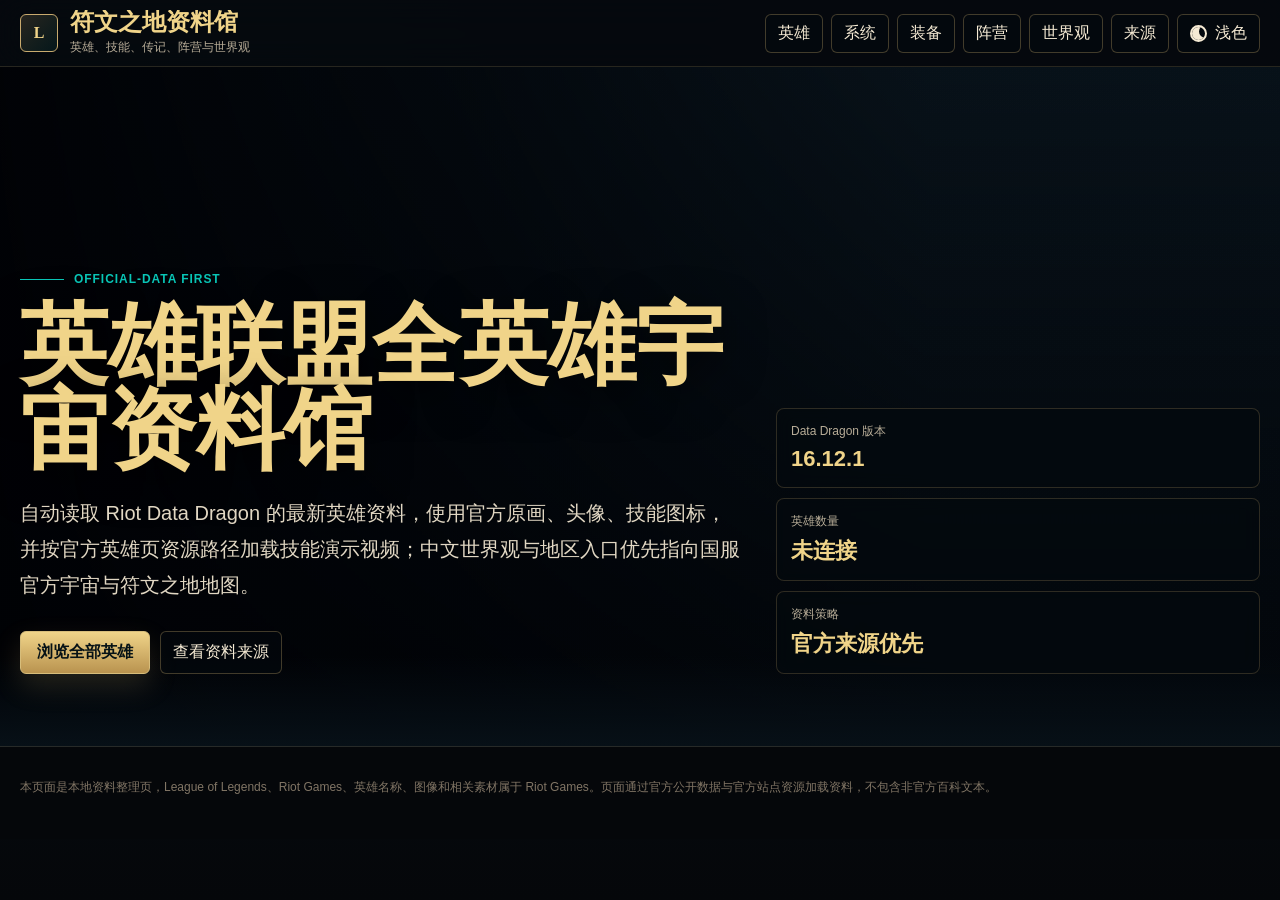
==== commit 30ca9605: "Fix archive page loading issues" ====
--- a/index.html
+++ b/index.html
@@ -3,7 +3,7 @@
 <head>
   <meta charset="utf-8">
   <meta name="viewport" content="width=device-width, initial-scale=1">
-  <title>符文之地全英雄资料馆</title>
+  <title>符文之地资料馆</title>
   <meta name="description" content="基于 Riot Data Dragon 与 League Universe 的英雄联盟英雄、技能、背景故事、地区与世界观资料馆。">
   <link rel="preconnect" href="https://ddragon.leagueoflegends.com">
   <link rel="preconnect" href="https://d28xe8vt774jo5.cloudfront.net">
@@ -19,1285 +19,27 @@
       }
     })();
   </script>
-  <style>
-    :root {
-      color-scheme: dark;
-      --ink: #f5ead4;
-      --muted: #b8ad98;
-      --faint: #817565;
-      --gold: #c8aa6e;
-      --gold-strong: #f0d489;
-      --blue: #0ac8b9;
-      --crimson: #c44b4c;
-      --jade: #65c889;
-      --paper: #10161b;
-      --panel: rgba(12, 18, 24, .84);
-      --panel-solid: #111922;
-      --line: rgba(200, 170, 110, .28);
-      --line-blue: rgba(10, 200, 185, .24);
-      --shadow: 0 18px 60px rgba(0, 0, 0, .42);
-      --radius: 8px;
-      --max: 1440px;
-    }
-
-    html[data-theme="light"] {
-      color-scheme: light;
-      --ink: #182229;
-      --muted: #5f6870;
-      --faint: #80766a;
-      --gold: #9a732d;
-      --gold-strong: #765315;
-      --blue: #007f84;
-      --crimson: #a33b43;
-      --jade: #2f8f64;
-      --paper: #fffaf0;
-      --panel: rgba(255, 252, 244, .9);
-      --panel-solid: #fffaf0;
-      --line: rgba(154, 115, 45, .28);
-      --line-blue: rgba(0, 127, 132, .2);
-      --shadow: 0 18px 48px rgba(55, 43, 24, .14);
-    }
-
-    * {
-      box-sizing: border-box;
-    }
-
-    html {
-      scroll-behavior: smooth;
-      background: #070b10;
-    }
-
-    html[data-theme="light"] {
-      background: #f5efe2;
-    }
-
-    body {
-      margin: 0;
-      min-height: 100vh;
-      color: var(--ink);
-      font-family: "Microsoft YaHei", "PingFang SC", "Noto Sans SC", Arial, sans-serif;
-      letter-spacing: 0;
-      background:
-        linear-gradient(180deg, rgba(7, 11, 16, .78), #071017 40%, #05070a 100%),
-        radial-gradient(circle at 18% 8%, rgba(10, 200, 185, .14), transparent 30%),
-        radial-gradient(circle at 78% 18%, rgba(196, 75, 76, .12), transparent 28%),
-        #070b10;
-      transition: background .2s ease, color .2s ease;
-    }
-
-    html[data-theme="light"] body {
-      background:
-        linear-gradient(180deg, rgba(255, 252, 244, .9), #f5efe2 42%, #e9dfcd 100%),
-        radial-gradient(circle at 18% 8%, rgba(0, 127, 132, .12), transparent 30%),
-        radial-gradient(circle at 78% 18%, rgba(163, 59, 67, .1), transparent 28%),
-        #f5efe2;
-    }
-
-    a {
-      color: inherit;
-    }
-
-    button,
-    input,
-    select {
-      font: inherit;
-    }
-
-    button {
-      cursor: pointer;
-    }
-
-    .skip-link {
-      position: fixed;
-      left: 12px;
-      top: 12px;
-      z-index: 40;
-      transform: translateY(-160%);
-      padding: 10px 12px;
-      background: #010a13;
-      color: var(--gold-strong);
-      border: 1px solid var(--gold);
-      border-radius: 6px;
-    }
-
-    html[data-theme="light"] .skip-link {
-      background: #fffaf0;
-    }
-
-    .skip-link:focus {
-      transform: translateY(0);
-    }
-
-    .shell {
-      width: min(var(--max), calc(100% - 40px));
-      margin: 0 auto;
-    }
-
-    .topbar {
-      position: sticky;
-      top: 0;
-      z-index: 30;
-      border-bottom: 1px solid rgba(200, 170, 110, .18);
-      background: rgba(5, 9, 13, .86);
-      backdrop-filter: blur(16px);
-    }
-
-    html[data-theme="light"] .topbar {
-      border-bottom-color: rgba(154, 115, 45, .24);
-      background: rgba(255, 252, 244, .9);
-    }
-
-    .topbar-inner {
-      min-height: 66px;
-      display: grid;
-      grid-template-columns: minmax(180px, 1fr) auto;
-      gap: 16px;
-      align-items: center;
-    }
-
-    .brand {
-      min-width: 0;
-      display: flex;
-      gap: 12px;
-      align-items: center;
-    }
-
-    .brand-mark {
-      width: 38px;
-      height: 38px;
-      display: grid;
-      place-items: center;
-      border: 1px solid var(--gold);
-      color: var(--gold-strong);
-      background: linear-gradient(135deg, rgba(200, 170, 110, .18), rgba(10, 200, 185, .08));
-      border-radius: 6px;
-      font-family: Georgia, serif;
-      font-weight: 700;
-    }
-
-    .brand-title {
-      min-width: 0;
-    }
-
-    .brand-title strong {
-      display: block;
-      color: var(--gold-strong);
-      font-family: Georgia, "Times New Roman", serif;
-      font-size: clamp(18px, 2vw, 24px);
-      line-height: 1.05;
-      white-space: nowrap;
-      overflow: hidden;
-      text-overflow: ellipsis;
-    }
-
-    .brand-title span {
-      display: block;
-      margin-top: 3px;
-      color: var(--muted);
-      font-size: 12px;
-    }
-
-    .nav {
-      display: flex;
-      align-items: center;
-      gap: 8px;
-      flex-wrap: wrap;
-      justify-content: flex-end;
-    }
-
-    .nav a,
-    .theme-toggle,
-    .source-link,
-    .ghost-button {
-      min-height: 36px;
-      display: inline-flex;
-      align-items: center;
-      justify-content: center;
-      gap: 8px;
-      padding: 8px 12px;
-      border: 1px solid rgba(200, 170, 110, .32);
-      border-radius: 6px;
-      background: rgba(4, 10, 15, .56);
-      color: var(--ink);
-      text-decoration: none;
-      transition: border-color .18s ease, color .18s ease, background .18s ease;
-    }
-
-    .nav a:hover,
-    .theme-toggle:hover,
-    .source-link:hover,
-    .ghost-button:hover {
-      border-color: var(--gold);
-      color: var(--gold-strong);
-      background: rgba(200, 170, 110, .12);
-    }
-
-    html[data-theme="light"] .nav a,
-    html[data-theme="light"] .theme-toggle,
-    html[data-theme="light"] .source-link,
-    html[data-theme="light"] .ghost-button {
-      border-color: rgba(154, 115, 45, .3);
-      background: rgba(255, 252, 244, .82);
-      color: var(--ink);
-    }
-
-    .theme-toggle {
-      appearance: none;
-    }
-
-    .theme-switch-icon {
-      width: 17px;
-      height: 17px;
-      border: 2px solid currentColor;
-      border-radius: 50%;
-      box-shadow: inset 7px -2px 0 currentColor;
-      flex: 0 0 auto;
-    }
-
-    html[data-theme="light"] .theme-switch-icon {
-      box-shadow: inset 0 0 0 5px currentColor;
-    }
-
-    .hero {
-      min-height: 680px;
-      display: grid;
-      align-items: end;
-      position: relative;
-      overflow: hidden;
-      border-bottom: 1px solid rgba(200, 170, 110, .16);
-      background-color: #08121a;
-    }
-
-    .hero::before {
-      content: "";
-      position: absolute;
-      inset: 0;
-      background-image:
-        linear-gradient(90deg, rgba(5, 7, 10, .94) 0%, rgba(5, 7, 10, .58) 36%, rgba(5, 7, 10, .04) 72%),
-        linear-gradient(180deg, rgba(5, 7, 10, .02) 0%, rgba(5, 7, 10, .76) 100%),
-        var(--hero-image);
-      background-size: cover;
-      background-position: center top;
-      transform: scale(1.02);
-      filter: saturate(1.06) contrast(1.05);
-    }
-
-    html[data-theme="light"] .hero::before {
-      background-image:
-        linear-gradient(90deg, rgba(255, 252, 244, .94) 0%, rgba(255, 252, 244, .62) 36%, rgba(255, 252, 244, .06) 72%),
-        linear-gradient(180deg, rgba(255, 252, 244, .02) 0%, rgba(245, 239, 226, .82) 100%),
-        var(--hero-image);
-      filter: saturate(1.02) contrast(.96);
-    }
-
-    .hero::after {
-      content: "";
-      position: absolute;
-      left: 0;
-      right: 0;
-      bottom: 0;
-      height: 90px;
-      background: linear-gradient(180deg, transparent, #071017);
-    }
-
-    html[data-theme="light"] .hero::after {
-      background: linear-gradient(180deg, transparent, #f5efe2);
-    }
-
-    .hero-content {
-      position: relative;
-      z-index: 1;
-      padding: 140px 0 72px;
-      display: grid;
-      grid-template-columns: minmax(280px, 720px) minmax(240px, 1fr);
-      gap: 36px;
-      align-items: end;
-    }
-
-    .kicker {
-      display: inline-flex;
-      align-items: center;
-      gap: 10px;
-      color: var(--blue);
-      font-weight: 700;
-      text-transform: uppercase;
-      font-size: 12px;
-      letter-spacing: .08em;
-    }
-
-    .kicker::before {
-      content: "";
-      width: 44px;
-      height: 1px;
-      background: currentColor;
-    }
-
-    h1,
-    h2,
-    h3 {
-      margin: 0;
-      font-family: Georgia, "Times New Roman", "SimSun", serif;
-      letter-spacing: 0;
-    }
-
-    h1 {
-      margin-top: 18px;
-      max-width: 760px;
-      color: var(--gold-strong);
-      font-size: clamp(42px, 7vw, 88px);
-      line-height: .96;
-      text-shadow: 0 12px 42px rgba(0, 0, 0, .72);
-    }
-
-    html[data-theme="light"] h1 {
-      color: #6f4f16;
-      text-shadow: 0 8px 28px rgba(255, 252, 244, .72);
-    }
-
-    .lead {
-      max-width: 720px;
-      margin: 22px 0 0;
-      color: #e1d7c3;
-      font-size: clamp(16px, 1.8vw, 20px);
-      line-height: 1.8;
-    }
-
-    html[data-theme="light"] .lead {
-      color: #26313a;
-    }
-
-    .hero-actions {
-      display: flex;
-      gap: 10px;
-      flex-wrap: wrap;
-      margin-top: 28px;
-    }
-
-    .primary-button {
-      min-height: 42px;
-      display: inline-flex;
-      align-items: center;
-      justify-content: center;
-      gap: 8px;
-      padding: 10px 16px;
-      border: 1px solid #d7bd7b;
-      border-radius: 6px;
-      color: #061216;
-      background: linear-gradient(180deg, #f0d489, #b9934f);
-      text-decoration: none;
-      font-weight: 800;
-      box-shadow: 0 12px 28px rgba(200, 170, 110, .18);
-    }
-
-    .primary-button:hover {
-      filter: brightness(1.07);
-    }
-
-    .status-board {
-      display: grid;
-      gap: 10px;
-      align-self: end;
-    }
-
-    .metric {
-      min-height: 80px;
-      padding: 14px;
-      border: 1px solid rgba(200, 170, 110, .22);
-      background: rgba(4, 10, 15, .66);
-      backdrop-filter: blur(8px);
-      border-radius: var(--radius);
-    }
-
-    html[data-theme="light"] .metric {
-      border-color: rgba(154, 115, 45, .22);
-      background: rgba(255, 252, 244, .76);
-    }
-
-    .metric small {
-      display: block;
-      color: var(--muted);
-      font-size: 12px;
-    }
-
-    .metric strong {
-      display: block;
-      margin-top: 6px;
-      color: var(--gold-strong);
-      font-size: 22px;
-      white-space: nowrap;
-      overflow: hidden;
-      text-overflow: ellipsis;
-    }
-
-    .band {
-      padding: 58px 0;
-      border-bottom: 1px solid rgba(200, 170, 110, .12);
-      background: linear-gradient(180deg, rgba(7, 16, 23, .98), rgba(8, 10, 13, .98));
-    }
-
-    .band.alt {
-      background: linear-gradient(180deg, rgba(8, 10, 13, .98), rgba(11, 18, 20, .98));
-    }
-
-    html[data-theme="light"] .band {
-      border-bottom-color: rgba(154, 115, 45, .16);
-      background: linear-gradient(180deg, rgba(245, 239, 226, .98), rgba(255, 252, 244, .98));
-    }
-
-    html[data-theme="light"] .band.alt {
-      background: linear-gradient(180deg, rgba(255, 252, 244, .98), rgba(238, 229, 213, .98));
-    }
-
-    .section-heading {
-      display: grid;
-      grid-template-columns: minmax(220px, 1fr) auto;
-      gap: 18px;
-      align-items: end;
-      margin-bottom: 22px;
-    }
-
-    .section-heading h2 {
-      color: var(--gold-strong);
-      font-size: clamp(28px, 4vw, 48px);
-      line-height: 1.05;
-    }
-
-    .section-heading p {
-      max-width: 760px;
-      margin: 12px 0 0;
-      color: var(--muted);
-      line-height: 1.7;
-    }
-
-    .source-row {
-      display: flex;
-      flex-wrap: wrap;
-      justify-content: flex-end;
-      gap: 8px;
-    }
-
-    .filters {
-      display: grid;
-      grid-template-columns: minmax(240px, 1fr) minmax(150px, 220px) minmax(150px, 220px);
-      gap: 10px;
-      margin: 22px 0;
-      align-items: center;
-    }
-
-    .field {
-      position: relative;
-    }
-
-    .field label {
-      display: block;
-      margin-bottom: 7px;
-      color: var(--muted);
-      font-size: 12px;
-    }
-
-    .field input,
-    .field select {
-      width: 100%;
-      min-height: 44px;
-      padding: 10px 12px;
-      border: 1px solid rgba(200, 170, 110, .28);
-      border-radius: 6px;
-      color: var(--ink);
-      background: #071019;
-      outline: none;
-    }
-
-    html[data-theme="light"] .field input,
-    html[data-theme="light"] .field select {
-      border-color: rgba(154, 115, 45, .28);
-      color: var(--ink);
-      background: #fffdf8;
-    }
-
-    .field input:focus,
-    .field select:focus {
-      border-color: var(--blue);
-      box-shadow: 0 0 0 3px rgba(10, 200, 185, .12);
-    }
-
-    .role-chips {
-      display: flex;
-      gap: 8px;
-      flex-wrap: wrap;
-      margin: 0 0 22px;
-    }
-
-    .chip {
-      min-height: 34px;
-      padding: 7px 11px;
-      border: 1px solid rgba(200, 170, 110, .28);
-      border-radius: 6px;
-      color: var(--muted);
-      background: rgba(4, 10, 15, .62);
-    }
-
-    html[data-theme="light"] .chip {
-      background: rgba(255, 252, 244, .78);
-    }
-
-    .chip.is-active {
-      color: #041214;
-      border-color: var(--blue);
-      background: linear-gradient(180deg, #0ac8b9, #078a86);
-      font-weight: 800;
-    }
-
-    .content-layout {
-      display: grid;
-      grid-template-columns: minmax(280px, 430px) minmax(0, 1fr);
-      gap: 18px;
-      align-items: start;
-    }
-
-    .champion-rail {
-      min-height: 620px;
-      max-height: 860px;
-      overflow: auto;
-      border: 1px solid rgba(200, 170, 110, .2);
-      background: rgba(4, 10, 15, .72);
-      border-radius: var(--radius);
-      box-shadow: var(--shadow);
-      scrollbar-color: var(--gold) transparent;
-    }
-
-    html[data-theme="light"] .champion-rail {
-      border-color: rgba(154, 115, 45, .2);
-      background: rgba(255, 252, 244, .78);
-    }
-
-    .champion-grid {
-      display: grid;
-      grid-template-columns: repeat(auto-fill, minmax(132px, 1fr));
-      gap: 1px;
-      padding: 1px;
-    }
-
-    .champion-card {
-      min-height: 176px;
-      border: 0;
-      border-radius: 0;
-      display: grid;
-      grid-template-rows: 116px auto;
-      color: var(--ink);
-      background: #0b141b;
-      text-align: left;
-      position: relative;
-      overflow: hidden;
-    }
-
-    html[data-theme="light"] .champion-card {
-      background: #fffaf0;
-    }
-
-    .champion-card::after {
-      content: "";
-      position: absolute;
-      inset: 0;
-      border: 1px solid transparent;
-      pointer-events: none;
-      transition: border-color .16s ease, box-shadow .16s ease;
-    }
-
-    .champion-card:hover::after,
-    .champion-card.is-active::after {
-      border-color: var(--gold);
-      box-shadow: inset 0 0 0 1px rgba(200, 170, 110, .3);
-    }
-
-    .champion-card img {
-      width: 100%;
-      height: 116px;
-      object-fit: cover;
-      object-position: center top;
-      transition: transform .22s ease;
-    }
-
-    .champion-card:hover img {
-      transform: scale(1.05);
-    }
-
-    .champion-card-body {
-      min-width: 0;
-      padding: 10px;
-      background: linear-gradient(180deg, rgba(8, 14, 20, .92), rgba(7, 10, 13, .98));
-    }
-
-    html[data-theme="light"] .champion-card-body {
-      background: linear-gradient(180deg, rgba(255, 252, 244, .96), rgba(239, 230, 213, .98));
-    }
-
-    .champion-card strong,
-    .champion-card span {
-      display: block;
-      min-width: 0;
-      white-space: nowrap;
-      overflow: hidden;
-      text-overflow: ellipsis;
-    }
-
-    .champion-card strong {
-      color: var(--gold-strong);
-      font-size: 14px;
-    }
-
-    .champion-card span {
-      margin-top: 4px;
-      color: var(--muted);
-      font-size: 12px;
-    }
-
-    .detail {
-      min-height: 620px;
-      border: 1px solid rgba(200, 170, 110, .2);
-      background: rgba(5, 11, 16, .72);
-      border-radius: var(--radius);
-      box-shadow: var(--shadow);
-      overflow: hidden;
-    }
-
-    html[data-theme="light"] .detail {
-      border-color: rgba(154, 115, 45, .22);
-      background: rgba(255, 252, 244, .78);
-    }
-
-    .detail-hero {
-      position: relative;
-      min-height: 360px;
-      display: grid;
-      align-items: end;
-      padding: 28px;
-      background-color: #0b141b;
-      overflow: hidden;
-    }
-
-    html[data-theme="light"] .detail-hero {
-      background-color: #efe5d2;
-    }
-
-    .detail-hero::before {
-      content: "";
-      position: absolute;
-      inset: 0;
-      background-image:
-        linear-gradient(90deg, rgba(4, 8, 11, .94), rgba(4, 8, 11, .48), rgba(4, 8, 11, .1)),
-        linear-gradient(180deg, transparent, rgba(5, 10, 14, .94)),
-        var(--detail-image);
-      background-size: cover;
-      background-position: center top;
-      transform: scale(1.02);
-    }
-
-    html[data-theme="light"] .detail-hero::before {
-      background-image:
-        linear-gradient(90deg, rgba(255, 252, 244, .95), rgba(255, 252, 244, .58), rgba(255, 252, 244, .14)),
-        linear-gradient(180deg, transparent, rgba(255, 252, 244, .95)),
-        var(--detail-image);
-    }
-
-    .detail-hero-content {
-      position: relative;
-      z-index: 1;
-      max-width: 780px;
-    }
-
-    .eyebrow {
-      color: var(--blue);
-      font-size: 12px;
-      font-weight: 800;
-      text-transform: uppercase;
-      letter-spacing: .08em;
-    }
-
-    .detail h2 {
-      margin-top: 10px;
-      color: var(--gold-strong);
-      font-size: clamp(32px, 5vw, 58px);
-      line-height: 1;
-    }
-
-    .detail-subtitle {
-      margin: 8px 0 0;
-      color: #eadfc9;
-      font-size: 18px;
-      line-height: 1.45;
-    }
-
-    html[data-theme="light"] .detail-subtitle {
-      color: #25313a;
-    }
-
-    .tagline {
-      margin: 18px 0 0;
-      color: #e1d6c2;
-      line-height: 1.78;
-    }
-
-    html[data-theme="light"] .tagline {
-      color: #2b3740;
-    }
-
-    .meta-strip {
-      display: flex;
-      gap: 8px;
-      flex-wrap: wrap;
-      margin-top: 18px;
-    }
-
-    .meta-pill {
-      min-height: 30px;
-      display: inline-flex;
-      align-items: center;
-      padding: 6px 9px;
-      border: 1px solid rgba(200, 170, 110, .26);
-      border-radius: 6px;
-      color: var(--ink);
-      background: rgba(4, 10, 15, .66);
-      font-size: 12px;
-    }
-
-    html[data-theme="light"] .meta-pill {
-      background: rgba(255, 248, 232, .82);
-      color: var(--ink);
-    }
-
-    .detail-body {
-      display: grid;
-      gap: 22px;
-      padding: 24px;
-    }
-
-    .text-block h3,
-    .abilities h3 {
-      color: var(--gold-strong);
-      font-size: 24px;
-      margin-bottom: 10px;
-    }
-
-    .text-block p {
-      margin: 0;
-      color: #d7cdbb;
-      line-height: 1.85;
-    }
-
-    html[data-theme="light"] .text-block p {
-      color: #35404a;
-    }
-
-    .link-row {
-      display: flex;
-      flex-wrap: wrap;
-      gap: 8px;
-      margin-top: 14px;
-    }
-
-    .abilities-list {
-      display: grid;
-      gap: 12px;
-    }
-
-    .ability {
-      display: grid;
-      grid-template-columns: minmax(260px, 1fr) minmax(260px, 420px);
-      gap: 12px;
-      padding: 12px;
-      border: 1px solid rgba(200, 170, 110, .18);
-      border-radius: var(--radius);
-      background: rgba(8, 14, 20, .72);
-    }
-
-    html[data-theme="light"] .ability {
-      border-color: rgba(154, 115, 45, .2);
-      background: rgba(255, 250, 240, .88);
-    }
-
-    .ability-copy {
-      display: grid;
-      grid-template-columns: 64px 1fr;
-      gap: 12px;
-      align-content: start;
-      min-width: 0;
-    }
-
-    .ability-icon {
-      width: 64px;
-      height: 64px;
-      border: 1px solid var(--gold);
-      border-radius: 6px;
-      background: #061017;
-      object-fit: cover;
-    }
-
-    .ability-name {
-      display: flex;
-      align-items: baseline;
-      gap: 8px;
-      flex-wrap: wrap;
-      min-width: 0;
-    }
-
-    .ability-name strong {
-      color: var(--gold-strong);
-      font-size: 18px;
-      line-height: 1.2;
-      overflow-wrap: anywhere;
-    }
-
-    .ability-key {
-      color: var(--blue);
-      font-size: 12px;
-      font-weight: 800;
-    }
-
-    .ability-desc {
-      margin: 8px 0 0;
-      color: #d6ccba;
-      line-height: 1.7;
-      overflow-wrap: anywhere;
-    }
-
-    html[data-theme="light"] .ability-desc {
-      color: #35404a;
-    }
-
-    .ability-facts {
-      display: flex;
-      flex-wrap: wrap;
-      gap: 6px;
-      margin-top: 10px;
-      color: var(--muted);
-      font-size: 12px;
-    }
-
-    .ability-video {
-      min-width: 0;
-    }
-
-    .ability-video video {
-      display: block;
-      width: 100%;
-      aspect-ratio: 16 / 9;
-      object-fit: cover;
-      border: 1px solid rgba(200, 170, 110, .24);
-      border-radius: 6px;
-      background: #02070b;
-    }
-
-    .video-fallback {
-      margin-top: 8px;
-      padding: 8px;
-      border: 1px dashed rgba(200, 170, 110, .3);
-      border-radius: 6px;
-      color: var(--muted);
-      font-size: 12px;
-      line-height: 1.55;
-    }
-
-    .video-fallback[hidden] {
-      display: none;
-    }
-
-    .regions-grid,
-    .world-grid {
-      display: grid;
-      grid-template-columns: repeat(auto-fill, minmax(250px, 1fr));
-      gap: 12px;
-    }
-
-    .region-card,
-    .world-card,
-    .source-card {
-      border: 1px solid rgba(200, 170, 110, .2);
-      border-radius: var(--radius);
-      background: rgba(6, 12, 17, .74);
-      overflow: hidden;
-    }
-
-    html[data-theme="light"] .region-card,
-    html[data-theme="light"] .world-card,
-    html[data-theme="light"] .source-card {
-      border-color: rgba(154, 115, 45, .22);
-      background: rgba(255, 250, 240, .86);
-    }
-
-    .region-card {
-      display: grid;
-      grid-template-rows: 142px 1fr;
-    }
-
-    .region-card img {
-      width: 100%;
-      height: 142px;
-      object-fit: cover;
-      object-position: center top;
-      filter: saturate(1.06) contrast(1.04);
-    }
-
-    .region-card-body,
-    .world-card,
-    .source-card {
-      padding: 14px;
-    }
-
-    .region-card h3,
-    .world-card h3,
-    .source-card h3 {
-      color: var(--gold-strong);
-      font-size: 20px;
-      line-height: 1.18;
-    }
-
-    .region-card p,
-    .world-card p,
-    .source-card p {
-      margin: 9px 0 0;
-      color: var(--muted);
-      line-height: 1.65;
-      font-size: 14px;
-    }
-
-    .region-card .link-row,
-    .world-card .link-row,
-    .source-card .link-row {
-      margin-top: 12px;
-    }
-
-    .source-grid {
-      display: grid;
-      grid-template-columns: repeat(auto-fit, minmax(250px, 1fr));
-      gap: 12px;
-    }
-
-    .system-controls {
-      display: grid;
-      grid-template-columns: minmax(240px, 1fr) minmax(150px, 220px) minmax(150px, 220px);
-      gap: 10px;
-      margin: 22px 0;
-      align-items: center;
-    }
-
-    .system-chips {
-      display: flex;
-      flex-wrap: wrap;
-      gap: 8px;
-      margin: 0 0 18px;
-    }
-
-    .system-summary {
-      margin: 0 0 14px;
-      color: var(--muted);
-      font-size: 13px;
-      line-height: 1.65;
-    }
-
-    .system-grid {
-      display: grid;
-      grid-template-columns: repeat(auto-fill, minmax(270px, 1fr));
-      gap: 12px;
-    }
-
-    .system-card {
-      min-height: 220px;
-      display: grid;
-      grid-template-rows: 118px 1fr;
-      border: 1px solid rgba(200, 170, 110, .2);
-      border-radius: var(--radius);
-      background: rgba(6, 12, 17, .74);
-      overflow: hidden;
-      box-shadow: 0 12px 32px rgba(0, 0, 0, .18);
-    }
-
-    html[data-theme="light"] .system-card {
-      border-color: rgba(154, 115, 45, .22);
-      background: rgba(255, 250, 240, .86);
-      box-shadow: var(--shadow);
-    }
-
-    .system-visual {
-      position: relative;
-      min-height: 118px;
-      display: grid;
-      place-items: center;
-      overflow: hidden;
-      background:
-        linear-gradient(135deg, rgba(200, 170, 110, .14), rgba(10, 200, 185, .08)),
-        #071019;
-    }
-
-    html[data-theme="light"] .system-visual {
-      background:
-        linear-gradient(135deg, rgba(154, 115, 45, .14), rgba(0, 127, 132, .08)),
-        #f4ead8;
-    }
-
-    .system-visual img {
-      width: 100%;
-      height: 100%;
-      object-fit: cover;
-      filter: saturate(1.05) contrast(1.02);
-    }
-
-    .system-visual.icon img {
-      width: 76px;
-      height: 76px;
-      border: 1px solid var(--gold);
-      border-radius: 6px;
-      object-fit: cover;
-      background: #03070a;
-      box-shadow: 0 12px 24px rgba(0, 0, 0, .24);
-    }
-
-    .system-symbol {
-      width: 78px;
-      height: 78px;
-      display: grid;
-      place-items: center;
-      border: 1px solid var(--gold);
-      border-radius: 50%;
-      color: var(--gold-strong);
-      background: rgba(4, 10, 15, .72);
-      font-family: Georgia, "Times New Roman", serif;
-      font-size: 34px;
-      font-weight: 700;
-      box-shadow: 0 12px 24px rgba(0, 0, 0, .24);
-    }
-
-    html[data-theme="light"] .system-symbol {
-      background: rgba(255, 252, 244, .78);
-    }
-
-    .system-card-body {
-      padding: 14px;
-      min-width: 0;
-    }
-
-    .system-card-head {
-      display: flex;
-      align-items: baseline;
-      justify-content: space-between;
-      gap: 10px;
-      margin-bottom: 8px;
-    }
-
-    .system-card h3 {
-      color: var(--gold-strong);
-      font-size: 20px;
-      line-height: 1.2;
-      overflow-wrap: anywhere;
-    }
-
-    .system-type {
-      flex: 0 0 auto;
-      color: var(--blue);
-      font-size: 12px;
-      font-weight: 800;
-      white-space: nowrap;
-    }
-
-    .system-card p {
-      margin: 0;
-      color: var(--muted);
-      line-height: 1.65;
-      font-size: 14px;
-    }
-
-    .system-tags {
-      display: flex;
-      flex-wrap: wrap;
-      gap: 6px;
-      margin-top: 12px;
-    }
-
-    .system-tag {
-      min-height: 26px;
-      display: inline-flex;
-      align-items: center;
-      padding: 5px 8px;
-      border: 1px solid rgba(200, 170, 110, .24);
-      border-radius: 6px;
-      color: var(--muted);
-      background: rgba(4, 10, 15, .5);
-      font-size: 12px;
-    }
-
-    html[data-theme="light"] .system-tag {
-      border-color: rgba(154, 115, 45, .22);
-      background: rgba(255, 248, 232, .8);
-    }
-
-    .notice {
-      padding: 14px;
-      border: 1px solid rgba(10, 200, 185, .32);
-      border-radius: var(--radius);
-      color: #d8f7f4;
-      background: rgba(10, 200, 185, .08);
-      line-height: 1.7;
-    }
-
-    html[data-theme="light"] .notice {
-      color: #153e41;
-      background: rgba(0, 127, 132, .08);
-    }
-
-    .empty {
-      padding: 24px;
-      color: var(--muted);
-      line-height: 1.7;
-    }
-
-    .skeleton {
-      min-height: 18px;
-      border-radius: 5px;
-      background: linear-gradient(90deg, rgba(200, 170, 110, .08), rgba(200, 170, 110, .18), rgba(200, 170, 110, .08));
-      background-size: 220% 100%;
-      animation: pulse 1.2s ease-in-out infinite;
-    }
-
-    @keyframes pulse {
-      0% {
-        background-position: 0 0;
-      }
-      100% {
-        background-position: -220% 0;
-      }
-    }
-
-    footer {
-      padding: 30px 0 42px;
-      color: var(--faint);
-      background: #05070a;
-      font-size: 12px;
-      line-height: 1.7;
-    }
-
-    html[data-theme="light"] footer {
-      background: #e8decf;
-    }
-
-    @media (max-width: 1180px) {
-      .hero-content,
-      .content-layout,
-      .ability {
-        grid-template-columns: 1fr;
-      }
-
-      .status-board {
-        grid-template-columns: repeat(3, minmax(0, 1fr));
-      }
-
-      .champion-rail {
-        min-height: 0;
-        max-height: 460px;
-      }
-    }
-
-    @media (max-width: 760px) {
-      .shell {
-        width: min(100% - 24px, var(--max));
-      }
-
-      .topbar-inner,
-      .section-heading,
-      .filters,
-      .system-controls,
-      .source-grid,
-      .status-board {
-        grid-template-columns: 1fr;
-      }
-
-      .nav,
-      .source-row {
-        justify-content: flex-start;
-      }
-
-      .nav {
-        gap: 6px;
-        width: 100%;
-        flex-wrap: nowrap;
-        overflow-x: auto;
-        padding-bottom: 2px;
-        scrollbar-width: none;
-      }
-
-      .nav::-webkit-scrollbar {
-        display: none;
-      }
-
-      .nav a,
-      .theme-toggle {
-        flex: 0 0 auto;
-        min-height: 34px;
-        padding: 7px 10px;
-      }
-
-      .hero {
-        min-height: 620px;
-      }
-
-      .hero-content {
-        padding-top: 112px;
-        padding-bottom: 44px;
-      }
-
-      .hero::before {
-        background-image:
-          linear-gradient(180deg, rgba(5, 7, 10, .62), rgba(5, 7, 10, .94) 70%, rgba(5, 7, 10, .98)),
-          var(--hero-image);
-        background-position: 58% top;
-      }
-
-      html[data-theme="light"] .hero::before {
-        background-image:
-          linear-gradient(180deg, rgba(255, 252, 244, .62), rgba(255, 252, 244, .9) 70%, rgba(245, 239, 226, .98)),
-          var(--hero-image);
-      }
-
-      .champion-grid {
-        grid-template-columns: repeat(auto-fill, minmax(118px, 1fr));
-      }
-
-      .detail-hero {
-        min-height: 300px;
-        padding: 20px;
-      }
-
-      .detail-body {
-        padding: 18px;
-      }
-
-      .ability-copy {
-        grid-template-columns: 54px 1fr;
-      }
-
-      .ability-icon {
-        width: 54px;
-        height: 54px;
-      }
-    }
-  </style>
+  <link rel="stylesheet" href="assets/styles.css">
 </head>
-<body>
-  <a class="skip-link" href="#champions">跳到英雄资料</a>
+<body data-page="home">
+  <a class="skip-link" href="#top">跳到主要内容</a>
 
   <header class="topbar">
     <div class="shell topbar-inner">
-      <div class="brand" aria-label="符文之地全英雄资料馆">
+      <a class="brand" href="index.html" aria-label="返回符文之地资料馆首页">
         <div class="brand-mark" aria-hidden="true">L</div>
         <div class="brand-title">
           <strong>符文之地资料馆</strong>
           <span>英雄、技能、传记、阵营与世界观</span>
         </div>
-      </div>
+      </a>
       <nav class="nav" aria-label="页面导航">
-        <a href="#champions">英雄</a>
-        <a href="#systems">系统</a>
-        <a href="#regions">阵营</a>
-        <a href="#world">世界观</a>
-        <a href="#sources">来源</a>
+        <a href="champions.html">英雄</a>
+        <a href="systems.html">系统</a>
+        <a href="items.html">装备</a>
+        <a href="regions.html">阵营</a>
+        <a href="world.html">世界观</a>
+        <a href="sources.html">来源</a>
         <button class="theme-toggle" id="themeToggle" type="button" aria-label="切换为浅色主题" title="切换主题">
           <span class="theme-switch-icon" aria-hidden="true"></span>
           <span id="themeLabel">浅色</span>
@@ -1316,8 +58,8 @@
             自动读取 Riot Data Dragon 的最新英雄资料，使用官方原画、头像、技能图标，并按官方英雄页资源路径加载技能演示视频；中文世界观与地区入口优先指向国服官方宇宙与符文之地地图。
           </p>
           <div class="hero-actions">
-            <a class="primary-button" href="#champions">浏览全部英雄</a>
-            <a class="ghost-button" href="#sources">查看资料来源</a>
+            <a class="primary-button" href="champions.html">浏览全部英雄</a>
+            <a class="ghost-button" href="sources.html">查看资料来源</a>
           </div>
         </div>
         <div class="status-board" aria-live="polite">
@@ -1336,179 +78,6 @@
         </div>
       </div>
     </section>
-
-    <section class="band" id="champions">
-      <div class="shell">
-        <div class="section-heading">
-          <div>
-            <h2>全英雄索引</h2>
-            <p>按姓名、称号、定位与地区筛选。点击英雄后会加载该英雄的完整 Data Dragon 详情、背景故事、五个技能与官方演示视频。</p>
-          </div>
-          <div class="source-row">
-            <a class="source-link" href="#data-dragon-source">Data Dragon</a>
-            <a class="source-link" href="https://lol.qq.com/data/info-heros.shtml" target="_blank" rel="noreferrer">国服官方英雄资料</a>
-          </div>
-        </div>
-
-        <div class="notice" id="loadNotice">
-          正在连接 Riot 官方数据源。若你所在网络拦截 Riot/CDN 域名，页面会保留结构并提示需要联网；资料内容不会用第三方百科或自写故事补位。
-        </div>
-
-        <div class="filters" role="search">
-          <div class="field">
-            <label for="searchInput">搜索英雄、称号、地区</label>
-            <input id="searchInput" type="search" placeholder="例如：阿狸、暗裔、Demacia、艾欧尼亚">
-          </div>
-          <div class="field">
-            <label for="regionSelect">阵营 / 地区</label>
-            <select id="regionSelect">
-              <option value="">全部地区</option>
-            </select>
-          </div>
-          <div class="field">
-            <label for="sortSelect">排序</label>
-            <select id="sortSelect">
-              <option value="name">按英雄名</option>
-              <option value="region">按地区</option>
-              <option value="role">按定位</option>
-            </select>
-          </div>
-        </div>
-
-        <div class="role-chips" id="roleChips" aria-label="定位筛选"></div>
-
-        <div class="content-layout">
-          <aside class="champion-rail" aria-label="英雄列表">
-            <div class="champion-grid" id="championGrid"></div>
-          </aside>
-          <article class="detail" id="championDetail" aria-live="polite">
-            <div class="empty">
-              <div class="skeleton" style="width: 60%; height: 28px;"></div>
-              <br>
-              <div class="skeleton" style="width: 88%;"></div>
-              <br>
-              <div class="skeleton" style="width: 74%;"></div>
-            </div>
-          </article>
-        </div>
-      </div>
-    </section>
-
-    <section class="band alt" id="systems">
-      <div class="shell">
-        <div class="section-heading">
-          <div>
-            <h2>游戏系统资料库</h2>
-            <p>整理召唤师峡谷的核心机制、地图目标、防御建筑、中立野怪、元素巨龙、龙魂、召唤师技能与装备。装备和召唤师技能会从 Riot Data Dragon 自动加载，机制卡片保持官方资料优先和可检索。</p>
-          </div>
-          <div class="source-row">
-            <a class="source-link" href="https://ddragon.leagueoflegends.com/api/versions.json" target="_blank" rel="noreferrer">Data Dragon</a>
-            <a class="source-link" href="https://lol.qq.com/data/info-heros.shtml" target="_blank" rel="noreferrer">国服资料站</a>
-          </div>
-        </div>
-
-        <div class="notice" id="systemsNotice">
-          正在准备游戏系统资料。装备、召唤师技能和图标会优先读取官方 Data Dragon；野怪、防御塔、龙魂等机制会使用官方地图/图标资源搭配说明。
-        </div>
-
-        <div class="system-controls" role="search">
-          <div class="field">
-            <label for="systemSearchInput">搜索机制、装备、野怪、龙魂</label>
-            <input id="systemSearchInput" type="search" placeholder="例如：男爵、龙魂、防御塔、鞋子、视野">
-          </div>
-          <div class="field">
-            <label for="systemCategorySelect">分类</label>
-            <select id="systemCategorySelect">
-              <option value="">全部分类</option>
-            </select>
-          </div>
-          <div class="field">
-            <label for="systemSourceSelect">资料类型</label>
-            <select id="systemSourceSelect">
-              <option value="">全部类型</option>
-              <option value="mechanic">机制卡片</option>
-              <option value="item">装备</option>
-              <option value="summoner">召唤师技能</option>
-            </select>
-          </div>
-        </div>
-
-        <div class="system-chips" id="systemChips" aria-label="系统分类筛选"></div>
-        <p class="system-summary" id="systemSummary">等待官方数据加载。</p>
-        <div class="system-grid" id="systemsGrid"></div>
-      </div>
-    </section>
-
-    <section class="band" id="regions">
-      <div class="shell">
-        <div class="section-heading">
-          <div>
-            <h2>阵营与地区</h2>
-            <p>地区简介保持克制，只做官方宇宙设定的索引和摘要；需要深入阅读时，进入国服官方宇宙地区页或符文之地地图。</p>
-          </div>
-          <div class="source-row">
-            <a class="source-link" href="https://yz.lol.qq.com/zh_CN/" target="_blank" rel="noreferrer">国服官方宇宙</a>
-            <a class="source-link" href="https://yz.lol.qq.com/zh_CN/map/index.html" target="_blank" rel="noreferrer">符文之地地图</a>
-          </div>
-        </div>
-        <div class="regions-grid" id="regionsGrid"></div>
-      </div>
-    </section>
-
-    <section class="band alt" id="world">
-      <div class="shell">
-        <div class="section-heading">
-          <div>
-            <h2>世界观脉络</h2>
-            <p>这里不是再创作，而是把官方可继续阅读的世界观入口整理成路径：地区、英雄传记、故事、地图与重大设定主题。</p>
-          </div>
-        </div>
-        <div class="world-grid" id="worldGrid"></div>
-      </div>
-    </section>
-
-    <section class="band" id="sources">
-      <div class="shell">
-        <div class="section-heading">
-          <div>
-            <h2>来源与边界</h2>
-            <p>为避免杜撰，页面只展示 Riot 官方可验证内容；无法从官方公开路径确认的视频或长篇故事，不用第三方资料替代。</p>
-          </div>
-        </div>
-        <div class="source-grid">
-          <div class="source-card" id="data-dragon-source">
-            <h3>英雄与技能</h3>
-            <p>英雄列表、技能名、技能说明、头像、技能图标、默认原画和背景故事来自 Riot Data Dragon 的当前版本。顶部 Data Dragon 按钮会先跳到这里，避免 Riot 开发者站在部分浏览器或网络环境下打开异常。</p>
-            <div class="link-row">
-              <a class="source-link" href="https://ddragon.leagueoflegends.com/api/versions.json" target="_blank" rel="noreferrer">查看官方版本接口</a>
-              <a class="source-link" href="https://developer.riotgames.com/docs/lol" target="_blank" rel="noreferrer">Riot 开发者文档</a>
-            </div>
-          </div>
-          <div class="source-card">
-            <h3>技能视频</h3>
-            <p>视频按官方英雄前端资源的英雄数字 ID 路径生成，并以浏览器实际加载结果为准。不可加载时，显示对应官方英雄页入口。</p>
-            <div class="link-row">
-              <a class="source-link" href="https://lol.qq.com/data/info-heros.shtml" target="_blank" rel="noreferrer">打开国服官方英雄资料</a>
-            </div>
-          </div>
-          <div class="source-card">
-            <h3>背景与宇宙</h3>
-            <p>地区、世界地图、英雄传记、官方故事和多媒体宇宙资料统一回到国服官方宇宙与符文之地地图。</p>
-            <div class="link-row">
-              <a class="source-link" href="https://yz.lol.qq.com/zh_CN/" target="_blank" rel="noreferrer">国服官方宇宙</a>
-              <a class="source-link" href="https://yz.lol.qq.com/zh_CN/map/index.html" target="_blank" rel="noreferrer">符文之地地图</a>
-            </div>
-          </div>
-          <div class="source-card">
-            <h3>游戏系统</h3>
-            <p>装备与召唤师技能由 Data Dragon 当前版本自动读取。野怪、防御塔、龙魂等机制卡片用于归类和检索，具体数值以当前客户端和官方版本更新为准。</p>
-            <div class="link-row">
-              <a class="source-link" href="#systems">游戏系统资料库</a>
-            </div>
-          </div>
-        </div>
-      </div>
-    </section>
   </main>
 
   <footer>
@@ -1517,1320 +86,6 @@
     </div>
   </footer>
 
-  <script>
-    const DDRAGON = "https://ddragon.leagueoflegends.com";
-    const DEFAULT_VERSION = "16.12.1";
-    const LOCALE = "zh_CN";
-    const ROLE_LABELS = {
-      Assassin: "刺客",
-      Fighter: "战士",
-      Mage: "法师",
-      Marksman: "射手",
-      Support: "辅助",
-      Tank: "坦克"
-    };
-    const REGIONS = [
-      {
-        id: "Runeterra",
-        label: "符文之地",
-        rep: "Ryze",
-        url: "https://yz.lol.qq.com/zh_CN/map/index.html",
-        summary: "承载英雄联盟故事的世界整体，也是无法归入单一地区或跨地区角色的归档标签。"
-      },
-      {
-        id: "BandleCity",
-        label: "班德尔城",
-        rep: "Teemo",
-        url: "https://yz.lol.qq.com/zh_CN/region/bandle-city/",
-        summary: "约德尔人与异界通道相关的神秘领域，常与符文之地各处产生交汇。"
-      },
-      {
-        id: "Bilgewater",
-        label: "比尔吉沃特",
-        rep: "MissFortune",
-        url: "https://yz.lol.qq.com/zh_CN/region/bilgewater/",
-        summary: "海盗、赏金猎人、港口帮派与猎海兽文化交错的海港城邦。"
-      },
-      {
-        id: "Demacia",
-        label: "德玛西亚",
-        rep: "Lux",
-        url: "https://yz.lol.qq.com/zh_CN/region/demacia/",
-        summary: "重视秩序、荣誉和军纪的王国，对魔法与法师问题有长期社会冲突。"
-      },
-      {
-        id: "Freljord",
-        label: "弗雷尔卓德",
-        rep: "Ashe",
-        url: "https://yz.lol.qq.com/zh_CN/region/freljord/",
-        summary: "寒冷北境，部族、臻冰、古老半神与女巫传说共同塑造其历史。"
-      },
-      {
-        id: "Ionia",
-        label: "艾欧尼亚",
-        rep: "Irelia",
-        url: "https://yz.lol.qq.com/zh_CN/region/ionia/",
-        summary: "自然与灵界联系紧密的群岛大陆，传统、均衡与战争创伤并存。"
-      },
-      {
-        id: "Ixtal",
-        label: "以绪塔尔",
-        rep: "Qiyana",
-        url: "https://yz.lol.qq.com/zh_CN/region/ixtal/",
-        summary: "以元素魔法与隐秘文明著称，位于东南丛林深处。"
-      },
-      {
-        id: "Noxus",
-        label: "诺克萨斯",
-        rep: "Darius",
-        url: "https://yz.lol.qq.com/zh_CN/region/noxus/",
-        summary: "扩张主义帝国，强调力量、才能和野心，并吸纳被征服者中的强者。"
-      },
-      {
-        id: "Piltover",
-        label: "皮尔特沃夫",
-        rep: "Caitlyn",
-        url: "https://yz.lol.qq.com/zh_CN/region/piltover/",
-        summary: "贸易、学院、海克斯科技与上城秩序构成的进步之城。"
-      },
-      {
-        id: "ShadowIsles",
-        label: "暗影岛",
-        rep: "Thresh",
-        url: "https://yz.lol.qq.com/zh_CN/region/shadow-isles/",
-        summary: "破败之咒后的亡灵群岛，曾经的福光岛已被黑雾与诅咒吞没。"
-      },
-      {
-        id: "Shurima",
-        label: "恕瑞玛",
-        rep: "Azir",
-        url: "https://yz.lol.qq.com/zh_CN/region/shurima/",
-        summary: "沙漠帝国遗产、飞升者、太阳圆盘与虚空灾厄共同组成其核心叙事。"
-      },
-      {
-        id: "Targon",
-        label: "巨神峰",
-        rep: "Diana",
-        url: "https://yz.lol.qq.com/zh_CN/region/mount-targon/",
-        summary: "通往天界力量的圣山与周边民族，星灵、皎月与烈阳信仰在此交织。"
-      },
-      {
-        id: "Void",
-        label: "虚空",
-        rep: "Kaisa",
-        url: "https://yz.lol.qq.com/zh_CN/region/the-void/",
-        summary: "现实之外的吞噬性存在与其造物，是符文之地最古老的威胁之一。"
-      },
-      {
-        id: "Zaun",
-        label: "祖安",
-        rep: "Ekko",
-        url: "https://yz.lol.qq.com/zh_CN/region/zaun/",
-        summary: "皮城下方的工业地下城，炼金科技、底层社区与危险实验并存。"
-      },
-      {
-        id: "Icathia",
-        label: "艾卡西亚",
-        rep: "Jax",
-        url: "https://yz.lol.qq.com/zh_CN/map/index.html",
-        summary: "与古代恕瑞玛和虚空裂隙紧密相关的历史地点，适合通过官方地图继续查阅。"
-      },
-      {
-        id: "Camavor",
-        label: "卡玛维亚",
-        rep: "Viego",
-        url: "https://yz.lol.qq.com/zh_CN/map/index.html",
-        summary: "破败之王等故事牵涉的古老王国，相关内容以英雄传记和官方故事为准。"
-      }
-    ];
-
-    const REGION_LABEL_BY_ID = Object.fromEntries(REGIONS.map((region) => [region.id, region.label]));
-    const REGION_BY_ID = {
-      Aatrox: "Runeterra",
-      Ahri: "Ionia",
-      Akali: "Ionia",
-      Akshan: "Shurima",
-      Alistar: "Runeterra",
-      Ambessa: "Noxus",
-      Amumu: "Shurima",
-      Anivia: "Freljord",
-      Annie: "Runeterra",
-      Aphelios: "Targon",
-      Ashe: "Freljord",
-      AurelionSol: "Targon",
-      Aurora: "Freljord",
-      Azir: "Shurima",
-      Bard: "Runeterra",
-      Belveth: "Void",
-      Blitzcrank: "Zaun",
-      Brand: "Runeterra",
-      Braum: "Freljord",
-      Briar: "Noxus",
-      Caitlyn: "Piltover",
-      Camille: "Piltover",
-      Cassiopeia: "Noxus",
-      Chogath: "Void",
-      Corki: "BandleCity",
-      Darius: "Noxus",
-      Diana: "Targon",
-      Draven: "Noxus",
-      DrMundo: "Zaun",
-      Ekko: "Zaun",
-      Elise: "Noxus",
-      Evelynn: "Runeterra",
-      Ezreal: "Piltover",
-      FiddleSticks: "Runeterra",
-      Fiddlesticks: "Runeterra",
-      Fiora: "Demacia",
-      Fizz: "Bilgewater",
-      Galio: "Demacia",
-      Gangplank: "Bilgewater",
-      Garen: "Demacia",
-      Gnar: "Freljord",
-      Gragas: "Freljord",
-      Graves: "Bilgewater",
-      Gwen: "ShadowIsles",
-      Hecarim: "ShadowIsles",
-      Heimerdinger: "Piltover",
-      Hwei: "Ionia",
-      Illaoi: "Bilgewater",
-      Irelia: "Ionia",
-      Ivern: "Ionia",
-      Janna: "Zaun",
-      JarvanIV: "Demacia",
-      Jax: "Runeterra",
-      Jayce: "Piltover",
-      Jhin: "Ionia",
-      Jinx: "Zaun",
-      Kaisa: "Void",
-      Kalista: "ShadowIsles",
-      Karma: "Ionia",
-      Karthus: "ShadowIsles",
-      Kassadin: "Void",
-      Katarina: "Noxus",
-      Kayle: "Demacia",
-      Kayn: "Ionia",
-      Kennen: "Ionia",
-      Khazix: "Void",
-      Kindred: "Runeterra",
-      Kled: "Noxus",
-      KogMaw: "Void",
-      KSante: "Shurima",
-      Leblanc: "Noxus",
-      LeBlanc: "Noxus",
-      LeeSin: "Ionia",
-      Leona: "Targon",
-      Lillia: "Ionia",
-      Lissandra: "Freljord",
-      Locke: "Runeterra",
-      Lucian: "Demacia",
-      Lulu: "BandleCity",
-      Lux: "Demacia",
-      Malphite: "Ixtal",
-      Malzahar: "Void",
-      Maokai: "ShadowIsles",
-      MasterYi: "Ionia",
-      Mel: "Noxus",
-      Milio: "Ixtal",
-      MissFortune: "Bilgewater",
-      Mordekaiser: "Noxus",
-      Morgana: "Demacia",
-      Naafiri: "Shurima",
-      Nami: "Runeterra",
-      Nasus: "Shurima",
-      Nautilus: "Bilgewater",
-      Neeko: "Ixtal",
-      Nidalee: "Ixtal",
-      Nilah: "Bilgewater",
-      Nocturne: "Runeterra",
-      Norra: "BandleCity",
-      Nunu: "Freljord",
-      Olaf: "Freljord",
-      Orianna: "Piltover",
-      Ornn: "Freljord",
-      Pantheon: "Targon",
-      Poppy: "Demacia",
-      Pyke: "Bilgewater",
-      Qiyana: "Ixtal",
-      Quinn: "Demacia",
-      Rakan: "Ionia",
-      Rammus: "Shurima",
-      RekSai: "Void",
-      Rell: "Noxus",
-      Renata: "Zaun",
-      RenataGlasc: "Zaun",
-      Renekton: "Shurima",
-      Rengar: "Ixtal",
-      Riven: "Noxus",
-      Rumble: "BandleCity",
-      Ryze: "Runeterra",
-      Samira: "Noxus",
-      Sejuani: "Freljord",
-      Senna: "Runeterra",
-      Seraphine: "Piltover",
-      Sett: "Ionia",
-      Shaco: "Runeterra",
-      Shen: "Ionia",
-      Shyvana: "Demacia",
-      Singed: "Zaun",
-      Sion: "Noxus",
-      Sivir: "Shurima",
-      Skarner: "Ixtal",
-      Smolder: "Runeterra",
-      Sona: "Demacia",
-      Soraka: "Targon",
-      Swain: "Noxus",
-      Sylas: "Demacia",
-      Syndra: "Ionia",
-      TahmKench: "Bilgewater",
-      Taliyah: "Shurima",
-      Talon: "Noxus",
-      Taric: "Targon",
-      Teemo: "BandleCity",
-      Thresh: "ShadowIsles",
-      Tristana: "BandleCity",
-      Trundle: "Freljord",
-      Tryndamere: "Freljord",
-      TwistedFate: "Bilgewater",
-      Twitch: "Zaun",
-      Udyr: "Freljord",
-      Urgot: "Zaun",
-      Varus: "Ionia",
-      Vayne: "Demacia",
-      Veigar: "BandleCity",
-      Velkoz: "Void",
-      Vex: "ShadowIsles",
-      Vi: "Piltover",
-      Viego: "ShadowIsles",
-      Viktor: "Zaun",
-      Vladimir: "Noxus",
-      Volibear: "Freljord",
-      Warwick: "Zaun",
-      MonkeyKing: "Ionia",
-      Wukong: "Ionia",
-      Xayah: "Ionia",
-      Xerath: "Shurima",
-      XinZhao: "Demacia",
-      Yasuo: "Ionia",
-      Yone: "Ionia",
-      Yorick: "ShadowIsles",
-      Yuumi: "BandleCity",
-      Zac: "Zaun",
-      Zed: "Ionia",
-      Zeri: "Zaun",
-      Ziggs: "Zaun",
-      Zilean: "Runeterra",
-      Zoe: "Targon",
-      Zyra: "Ixtal",
-      Yunara: "Ionia",
-      Zaahen: "Runeterra"
-    };
-
-    const WORLD_TOPICS = [
-      {
-        title: "官方宇宙档案",
-        body: "League Universe 是 Riot 对英雄传记、地区故事、短篇、漫画、艺术资料和多媒体设定的官方归档。",
-        links: [
-          ["进入国服宇宙", "https://yz.lol.qq.com/zh_CN/"],
-          ["英雄索引", "https://yz.lol.qq.com/zh_CN/champions/"]
-        ]
-      },
-      {
-        title: "Runeterra 地图",
-        body: "官方交互地图把地区、地标与故事放在空间关系中呈现，适合补足传记之外的地理和世界观线索。",
-        links: [["打开地图", "https://yz.lol.qq.com/zh_CN/map/index.html"]]
-      },
-      {
-        title: "符文、战争与古代史",
-        body: "符文之地的现代格局与远古魔法、符文战争、飞升者、暗裔和各地历史遗产密切相关。",
-        links: [["从官方宇宙阅读", "https://yz.lol.qq.com/zh_CN/"]]
-      },
-      {
-        title: "虚空与现实边界",
-        body: "虚空相关角色与艾卡西亚、恕瑞玛及多个区域的危机相连，页面中的虚空英雄会回到官方传记继续阅读。",
-        links: [["虚空地区", "https://yz.lol.qq.com/zh_CN/region/the-void/"]]
-      },
-      {
-        title: "破败、黑雾与暗影岛",
-        body: "破败之咒、福光岛旧史、亡灵角色和黑雾事件构成暗影岛叙事核心。",
-        links: [["暗影岛", "https://yz.lol.qq.com/zh_CN/region/shadow-isles/"]]
-      },
-      {
-        title: "科技、炼金与双城",
-        body: "皮尔特沃夫与祖安共同承载海克斯科技、炼金科技、阶层冲突与城市英雄故事。",
-        links: [
-          ["皮尔特沃夫", "https://yz.lol.qq.com/zh_CN/region/piltover/"],
-          ["祖安", "https://yz.lol.qq.com/zh_CN/region/zaun/"]
-        ]
-      }
-    ];
-
-    const SYSTEM_CATEGORIES = [
-      ["map", "地图与胜利"],
-      ["structure", "防御建筑"],
-      ["lane", "兵线与发育"],
-      ["jungle", "野区与野怪"],
-      ["epic", "史诗野怪"],
-      ["dragon", "元素巨龙与龙魂"],
-      ["vision", "视野与信息"],
-      ["economy", "经济与成长"],
-      ["summoner", "召唤师技能"],
-      ["item", "装备"]
-    ];
-
-    const SYSTEM_CATEGORY_LABELS = Object.fromEntries(SYSTEM_CATEGORIES);
-
-    const SYSTEM_SOURCE_LABELS = {
-      mechanic: "机制卡片",
-      item: "装备",
-      summoner: "召唤师技能"
-    };
-
-    const ITEM_TAG_LABELS = {
-      Active: "主动",
-      Armor: "护甲",
-      ArmorPenetration: "护甲穿透",
-      AttackSpeed: "攻速",
-      Aura: "光环",
-      Boots: "鞋子",
-      Consumable: "消耗品",
-      CooldownReduction: "技能急速",
-      CriticalStrike: "暴击",
-      Damage: "攻击力",
-      GoldPer: "工资装",
-      Health: "生命",
-      HealthRegen: "生命回复",
-      Jungle: "打野",
-      Lane: "线上",
-      LifeSteal: "生命偷取",
-      MagicPenetration: "法术穿透",
-      Mana: "法力",
-      ManaRegen: "法力回复",
-      NonbootsMovement: "移速",
-      OnHit: "命中特效",
-      Slow: "减速",
-      SpellBlock: "魔抗",
-      SpellDamage: "法术强度",
-      Stealth: "隐身/侦测",
-      Tenacity: "韧性",
-      Trinket: "饰品",
-      Vision: "视野"
-    };
-
-    const STATIC_GAME_SYSTEMS = [
-      {
-        type: "mechanic",
-        category: "map",
-        name: "召唤师峡谷",
-        summary: "经典 5v5 地图，由三条兵线、双方野区、龙坑、男爵坑和基地组成。核心胜利条件是推进兵线、摧毁防御建筑，并最终摧毁敌方水晶枢纽。",
-        tags: ["5v5", "地图", "推塔"],
-        image: "map"
-      },
-      {
-        type: "mechanic",
-        category: "map",
-        name: "水晶枢纽",
-        summary: "每个基地的最终核心目标。队伍必须先突破兵线与防御建筑，才能威胁敌方水晶枢纽；摧毁敌方水晶枢纽即可赢得对局。",
-        tags: ["基地", "胜利条件", "核心目标"],
-        symbol: "N"
-      },
-      {
-        type: "mechanic",
-        category: "structure",
-        name: "防御塔",
-        summary: "防御塔保护兵线、野区入口和基地，是推进节奏的关键节点。越塔、拆塔、换塔和利用兵线承伤，都是召唤师峡谷的核心决策。",
-        tags: ["外塔", "内塔", "高地塔", "门牙塔"],
-        symbol: "T"
-      },
-      {
-        type: "mechanic",
-        category: "structure",
-        name: "防御塔镀层",
-        summary: "对局前期防御塔拥有镀层奖励。围绕镀层形成的推线、支援、先锋和换线决策，会直接影响前期经济差。",
-        tags: ["前期经济", "推线", "版本数值以客户端为准"],
-        symbol: "P"
-      },
-      {
-        type: "mechanic",
-        category: "structure",
-        name: "召唤水晶",
-        summary: "高地建筑被摧毁后，敌方对应兵线会出现更强的超级兵压力。召唤水晶会在一段时间后重生，因此破高地后的推进窗口很重要。",
-        tags: ["高地", "超级兵", "兵线压力"],
-        symbol: "I"
-      },
-      {
-        type: "mechanic",
-        category: "lane",
-        name: "小兵与兵线",
-        summary: "小兵提供金币、经验和推塔承伤。控线、推线、慢推、回推和卡线会影响换血、游走、回城与争夺地图目标的时机。",
-        tags: ["近战兵", "远程兵", "炮车兵", "超级兵"],
-        symbol: "M"
-      },
-      {
-        type: "mechanic",
-        category: "lane",
-        name: "回城与补给",
-        summary: "回城让英雄返回泉水购买装备和恢复状态。好的回城时间通常建立在兵线处理、视野安全和目标刷新节奏之上。",
-        tags: ["回城", "泉水", "补给"],
-        symbol: "B"
-      },
-      {
-        type: "mechanic",
-        category: "economy",
-        name: "金币、经验与等级",
-        summary: "英雄通过补刀、击杀、助攻、防御塔、野怪和地图目标获得资源。装备强度与等级成长共同决定中后期作战能力。",
-        tags: ["金币", "经验", "等级"],
-        symbol: "G"
-      },
-      {
-        type: "mechanic",
-        category: "economy",
-        name: "赏金与终结",
-        summary: "连续领先的英雄或队伍可能产生额外赏金。落后方通过终结、换资源和争夺关键目标，有机会缩小经济差。",
-        tags: ["英雄赏金", "目标赏金", "翻盘"],
-        symbol: "$"
-      },
-      {
-        type: "mechanic",
-        category: "vision",
-        name: "战争迷雾",
-        summary: "地图上未被己方单位、守卫或技能揭示的位置会被战争迷雾覆盖。视野信息决定埋伏、绕后、开团和争夺龙男爵的安全性。",
-        tags: ["视野", "信息", "地图控制"],
-        symbol: "?"
-      },
-      {
-        type: "mechanic",
-        category: "vision",
-        name: "守卫与饰品",
-        summary: "侦查守卫、控制守卫和饰品是视野体系的基础。进攻眼位、河道眼位、野区入口眼位和排眼，会改变目标争夺的风险。",
-        tags: ["侦查守卫", "控制守卫", "饰品"],
-        symbol: "W"
-      },
-      {
-        type: "mechanic",
-        category: "jungle",
-        name: "基础野怪营地",
-        summary: "野区营地为打野和队伍提供经验、金币与节奏。常见营地包括锋喙鸟、暗影狼、魔沼蛙、石甲虫等，路线规划会影响抓人和目标控制。",
-        tags: ["野区", "刷野", "路线"],
-        image: "map"
-      },
-      {
-        type: "mechanic",
-        category: "jungle",
-        name: "苍蓝雕纹魔像",
-        summary: "蓝色增益相关营地通常围绕法力、技能循环和野区控制展开。中单、打野与队伍节奏经常会围绕蓝区资源分配做决策。",
-        tags: ["蓝 Buff", "野区资源", "技能循环"],
-        symbol: "B"
-      },
-      {
-        type: "mechanic",
-        category: "jungle",
-        name: "绯红印记树怪",
-        summary: "红色增益相关营地通常强化普攻追击、留人和前期对抗。红区控制也常与下路、上路抓人路线绑定。",
-        tags: ["红 Buff", "追击", "对抗"],
-        symbol: "R"
-      },
-      {
-        type: "mechanic",
-        category: "jungle",
-        name: "峡谷迅捷蟹",
-        summary: "河道目标会提供河道视野与节奏价值。中野联动、线权和河道站位，常决定迅捷蟹争夺是否安全。",
-        tags: ["河道", "线权", "视野"],
-        symbol: "S"
-      },
-      {
-        type: "mechanic",
-        category: "epic",
-        name: "虚空巢虫",
-        summary: "男爵坑前期史诗目标之一，偏向为队伍提供推塔和持续推进价值。它让上半区前期争夺更有意义。",
-        tags: ["上半区", "史诗野怪", "推塔"],
-        symbol: "V"
-      },
-      {
-        type: "mechanic",
-        category: "epic",
-        name: "峡谷先锋",
-        summary: "中期出现在男爵坑的史诗目标，击败后可围绕先锋进行推进、撞塔和打开边路缺口。",
-        tags: ["先锋", "撞塔", "中期节奏"],
-        symbol: "H"
-      },
-      {
-        type: "mechanic",
-        category: "epic",
-        name: "纳什男爵",
-        summary: "后期最重要的史诗野怪之一。男爵增益通常用于强化推进、分带汇合和结束比赛，但争夺前需要视野与兵线准备。",
-        tags: ["男爵", "推进", "后期目标"],
-        symbol: "B"
-      },
-      {
-        type: "mechanic",
-        category: "dragon",
-        name: "元素亚龙",
-        summary: "龙坑中的主要史诗目标。击杀元素亚龙会为队伍提供可叠加的元素收益；具体数值会随版本变化，以当前客户端为准。",
-        tags: ["龙坑", "元素增益", "团队目标"],
-        symbol: "D"
-      },
-      {
-        type: "mechanic",
-        category: "dragon",
-        name: "龙魂",
-        summary: "当队伍取得足够元素亚龙层数后，会获得对应元素龙魂。龙魂通常是永久且强力的团队奖励，经常改变后续团战胜负。",
-        tags: ["永久奖励", "团队强化", "胜负转折"],
-        symbol: "Ω"
-      },
-      {
-        type: "mechanic",
-        category: "dragon",
-        name: "炼狱龙魂",
-        summary: "偏向提升爆发与进攻威胁的龙魂类型。适合检索火元素、伤害强化和团战爆发相关内容；具体数值以当前版本为准。",
-        tags: ["炼狱", "伤害", "龙魂"],
-        symbol: "火"
-      },
-      {
-        type: "mechanic",
-        category: "dragon",
-        name: "山脉龙魂",
-        summary: "偏向提升生存和抗压能力的龙魂类型。常与前排、护盾、抗性和阵地战关联；具体数值以当前版本为准。",
-        tags: ["山脉", "生存", "龙魂"],
-        symbol: "山"
-      },
-      {
-        type: "mechanic",
-        category: "dragon",
-        name: "海洋龙魂",
-        summary: "偏向回复和持续作战的龙魂类型。常与续航、拉扯和消耗战关联；具体数值以当前版本为准。",
-        tags: ["海洋", "回复", "龙魂"],
-        symbol: "海"
-      },
-      {
-        type: "mechanic",
-        category: "dragon",
-        name: "云端龙魂",
-        summary: "偏向机动性、拉扯或节奏转换的龙魂类型。适合检索移速、追击、撤退和技能节奏；具体数值以当前版本为准。",
-        tags: ["云端", "机动", "龙魂"],
-        symbol: "云"
-      },
-      {
-        type: "mechanic",
-        category: "dragon",
-        name: "海克斯龙魂",
-        summary: "偏向额外打击、连锁效果或科技感节奏的龙魂类型。常与团战触发和持续输出关联；具体数值以当前版本为准。",
-        tags: ["海克斯", "连锁", "龙魂"],
-        symbol: "电"
-      },
-      {
-        type: "mechanic",
-        category: "dragon",
-        name: "炼金龙魂",
-        summary: "偏向生存、韧性或低血量作战等炼金主题收益。此类效果经历过版本迭代，具体数值以当前客户端为准。",
-        tags: ["炼金", "韧性", "龙魂"],
-        symbol: "毒"
-      },
-      {
-        type: "mechanic",
-        category: "dragon",
-        name: "远古巨龙",
-        summary: "在龙魂阶段后出现的高价值史诗目标，通常提供极强的终结能力。远古龙争夺往往需要全队视野、兵线和召唤师技能准备。",
-        tags: ["远古龙", "终结", "后期目标"],
-        symbol: "E"
-      }
-    ];
-
-    const THEME_KEY = "runeterra-theme";
-
-    const state = {
-      version: DEFAULT_VERSION,
-      champions: [],
-      details: new Map(),
-      selectedId: "",
-      query: "",
-      region: "",
-      role: "",
-      sort: "name",
-      systemEntries: [],
-      systemQuery: "",
-      systemCategory: "",
-      systemSource: ""
-    };
-
-    const els = {
-      versionMetric: document.querySelector("#versionMetric"),
-      countMetric: document.querySelector("#countMetric"),
-      loadNotice: document.querySelector("#loadNotice"),
-      searchInput: document.querySelector("#searchInput"),
-      regionSelect: document.querySelector("#regionSelect"),
-      sortSelect: document.querySelector("#sortSelect"),
-      roleChips: document.querySelector("#roleChips"),
-      championGrid: document.querySelector("#championGrid"),
-      championDetail: document.querySelector("#championDetail"),
-      systemsNotice: document.querySelector("#systemsNotice"),
-      systemSearchInput: document.querySelector("#systemSearchInput"),
-      systemCategorySelect: document.querySelector("#systemCategorySelect"),
-      systemSourceSelect: document.querySelector("#systemSourceSelect"),
-      systemChips: document.querySelector("#systemChips"),
-      systemSummary: document.querySelector("#systemSummary"),
-      systemsGrid: document.querySelector("#systemsGrid"),
-      regionsGrid: document.querySelector("#regionsGrid"),
-      worldGrid: document.querySelector("#worldGrid"),
-      themeToggle: document.querySelector("#themeToggle"),
-      themeLabel: document.querySelector("#themeLabel"),
-      hero: document.querySelector(".hero")
-    };
-
-    function applyTheme(theme, shouldStore = true) {
-      const nextTheme = theme === "light" ? "light" : "dark";
-      document.documentElement.dataset.theme = nextTheme;
-      if (els.themeLabel) {
-        els.themeLabel.textContent = nextTheme === "light" ? "深色" : "浅色";
-      }
-      if (els.themeToggle) {
-        const nextLabel = nextTheme === "light" ? "切换为深色主题" : "切换为浅色主题";
-        els.themeToggle.setAttribute("aria-label", nextLabel);
-        els.themeToggle.setAttribute("title", nextLabel);
-      }
-      if (shouldStore) {
-        try {
-          localStorage.setItem(THEME_KEY, nextTheme);
-        } catch (error) {
-          console.warn("Theme preference could not be saved", error);
-        }
-      }
-    }
-
-    function getCurrentTheme() {
-      return document.documentElement.dataset.theme === "light" ? "light" : "dark";
-    }
-
-    function escapeHTML(value) {
-      return String(value ?? "")
-        .replace(/&/g, "&amp;")
-        .replace(/</g, "&lt;")
-        .replace(/>/g, "&gt;")
-        .replace(/"/g, "&quot;")
-        .replace(/'/g, "&#039;");
-    }
-
-    function stripDDragonHTML(value) {
-      const template = document.createElement("template");
-      template.innerHTML = String(value ?? "")
-        .replace(/<br\s*\/?>/gi, "\n")
-        .replace(/<\/li>/gi, "\n");
-      return template.content.textContent.replace(/\s+\n/g, "\n").replace(/\n{3,}/g, "\n\n").trim();
-    }
-
-    function splashUrl(id, skin = 0) {
-      return `${DDRAGON}/cdn/img/champion/splash/${id}_${skin}.jpg`;
-    }
-
-    function squareUrl(champion) {
-      return `${DDRAGON}/cdn/${state.version}/img/champion/${champion.image.full}`;
-    }
-
-    function passiveIconUrl(passive) {
-      return `${DDRAGON}/cdn/${state.version}/img/passive/${passive.image.full}`;
-    }
-
-    function spellIconUrl(spell) {
-      return `${DDRAGON}/cdn/${state.version}/img/spell/${spell.image.full}`;
-    }
-
-    function itemIconUrl(item) {
-      return `${DDRAGON}/cdn/${state.version}/img/item/${item.image.full}`;
-    }
-
-    function mapImageUrl() {
-      return `${DDRAGON}/cdn/${state.version}/img/map/map11.png`;
-    }
-
-    function regionOf(champion) {
-      return REGION_BY_ID[champion.id] || REGION_BY_ID[champion.name] || "Runeterra";
-    }
-
-    function regionLabel(regionId) {
-      return REGION_LABEL_BY_ID[regionId] || "符文之地";
-    }
-
-    function roleLabels(tags = []) {
-      return tags.map((tag) => ROLE_LABELS[tag] || tag).join(" / ");
-    }
-
-    function normalize(value) {
-      return String(value ?? "").toLowerCase().normalize("NFKD").replace(/[\u0300-\u036f]/g, "");
-    }
-
-    function championSlug(champion) {
-      const overrides = {
-        MonkeyKing: "wukong",
-        Nunu: "nunu",
-        RenataGlasc: "renata-glasc"
-      };
-      if (overrides[champion.id]) return overrides[champion.id];
-      return normalize(champion.name)
-        .replace(/&/g, "and")
-        .replace(/[.'’]/g, "")
-        .replace(/[^a-z0-9]+/g, "-")
-        .replace(/^-|-$/g, "");
-    }
-
-    function leagueChampionUrl(champion) {
-      return `https://lol.qq.com/data/info-defail.shtml?id=${champion.key}`;
-    }
-
-    function abilityVideoUrls(champion, abilityKey) {
-      const numericId = String(champion.key).padStart(4, "0");
-      const suffix = abilityKey === "P" ? "P1" : `${abilityKey}1`;
-      const base = `https://d28xe8vt774jo5.cloudfront.net/champion-abilities/${numericId}/ability_${numericId}_${suffix}`;
-      return {
-        webm: `${base}.webm`,
-        mp4: `${base}.mp4`
-      };
-    }
-
-    async function fetchJson(url) {
-      const response = await fetch(url, { cache: "force-cache" });
-      if (!response.ok) throw new Error(`${response.status} ${url}`);
-      return response.json();
-    }
-
-    async function resolveVersion() {
-      try {
-        const versions = await fetchJson(`${DDRAGON}/api/versions.json`);
-        return versions[0] || DEFAULT_VERSION;
-      } catch (error) {
-        console.warn("Using fallback Data Dragon version", error);
-        return DEFAULT_VERSION;
-      }
-    }
-
-    async function loadChampions() {
-      state.version = await resolveVersion();
-      els.versionMetric.textContent = state.version;
-      loadGameSystems();
-
-      try {
-        const data = await fetchJson(`${DDRAGON}/cdn/${state.version}/data/${LOCALE}/champion.json`);
-        state.champions = Object.values(data.data).map((champion) => ({
-          ...champion,
-          region: regionOf(champion)
-        }));
-        state.champions.sort((a, b) => a.name.localeCompare(b.name, "zh-Hans-CN"));
-        els.countMetric.textContent = `${state.champions.length} 位`;
-        els.loadNotice.textContent = `已连接 Riot Data Dragon ${state.version}。英雄资料、技能文本、图标和原画会从官方 CDN 加载；长篇宇宙内容请通过官方链接继续阅读。`;
-        renderRegionOptions();
-        renderRoleChips();
-        renderChampionGrid();
-        const defaultChampion = state.champions.find((champion) => champion.id === "AurelionSol") || state.champions[0];
-        if (defaultChampion) selectChampion(defaultChampion.id);
-      } catch (error) {
-        console.error(error);
-        els.countMetric.textContent = "未连接";
-        els.loadNotice.textContent = "无法连接 Riot 官方 Data Dragon。请检查网络或 CDN 访问权限；页面不会使用第三方或自写资料替代官方数据。";
-        els.championGrid.innerHTML = `<div class="empty">没有拿到官方英雄列表。联网后刷新页面即可加载全部英雄。</div>`;
-        els.championDetail.innerHTML = `<div class="empty">等待 Riot 官方数据源。</div>`;
-      }
-    }
-
-    async function loadChampionDetail(id) {
-      if (state.details.has(id)) return state.details.get(id);
-      const data = await fetchJson(`${DDRAGON}/cdn/${state.version}/data/${LOCALE}/champion/${id}.json`);
-      const detail = data.data[id];
-      detail.region = regionOf(detail);
-      state.details.set(id, detail);
-      return detail;
-    }
-
-    function renderRegionOptions() {
-      const counts = state.champions.reduce((total, champion) => {
-        total[champion.region] = (total[champion.region] || 0) + 1;
-        return total;
-      }, {});
-      const options = REGIONS
-        .map((region) => {
-          const count = counts[region.id] || 0;
-          const suffix = count ? `（${count}）` : "（世界观）";
-          return `<option value="${region.id}">${region.label}${suffix}</option>`;
-        })
-        .join("");
-      els.regionSelect.innerHTML = `<option value="">全部地区</option>${options}`;
-    }
-
-    function renderRoleChips() {
-      const roles = Object.keys(ROLE_LABELS);
-      els.roleChips.innerHTML = [
-        `<button class="chip ${state.role ? "" : "is-active"}" type="button" data-role="">全部定位</button>`,
-        ...roles.map((role) => `<button class="chip ${state.role === role ? "is-active" : ""}" type="button" data-role="${role}">${ROLE_LABELS[role]}</button>`)
-      ].join("");
-    }
-
-    function championMatches(champion) {
-      if (state.region && champion.region !== state.region) return false;
-      if (state.role && !champion.tags.includes(state.role)) return false;
-      if (!state.query) return true;
-      const haystack = normalize([
-        champion.name,
-        champion.title,
-        champion.id,
-        champion.blurb,
-        regionLabel(champion.region),
-        roleLabels(champion.tags)
-      ].join(" "));
-      return haystack.includes(normalize(state.query));
-    }
-
-    function sortChampions(champions) {
-      return [...champions].sort((a, b) => {
-        if (state.sort === "region") {
-          return regionLabel(a.region).localeCompare(regionLabel(b.region), "zh-Hans-CN") || a.name.localeCompare(b.name, "zh-Hans-CN");
-        }
-        if (state.sort === "role") {
-          return roleLabels(a.tags).localeCompare(roleLabels(b.tags), "zh-Hans-CN") || a.name.localeCompare(b.name, "zh-Hans-CN");
-        }
-        return a.name.localeCompare(b.name, "zh-Hans-CN");
-      });
-    }
-
-    function renderChampionGrid() {
-      const visible = sortChampions(state.champions.filter(championMatches));
-      if (!visible.length) {
-        els.championGrid.innerHTML = `<div class="empty">没有符合条件的英雄。</div>`;
-        return;
-      }
-
-      els.championGrid.innerHTML = visible.map((champion) => `
-        <button class="champion-card ${state.selectedId === champion.id ? "is-active" : ""}" type="button" data-id="${champion.id}" aria-label="查看 ${escapeHTML(champion.name)}">
-          <img src="${squareUrl(champion)}" alt="${escapeHTML(champion.name)} 头像" loading="lazy">
-          <span class="champion-card-body">
-            <strong>${escapeHTML(champion.name)}</strong>
-            <span>${escapeHTML(regionLabel(champion.region))} · ${escapeHTML(roleLabels(champion.tags))}</span>
-          </span>
-        </button>
-      `).join("");
-    }
-
-    function renderDetailLoading(champion) {
-      state.selectedId = champion.id;
-      els.hero.style.setProperty("--hero-image", `url('${splashUrl(champion.id)}')`);
-      renderChampionGrid();
-      els.championDetail.innerHTML = `
-        <div class="detail-hero" style="--detail-image: url('${splashUrl(champion.id)}')">
-          <div class="detail-hero-content">
-            <div class="eyebrow">${escapeHTML(regionLabel(champion.region))}</div>
-            <h2>${escapeHTML(champion.name)}</h2>
-            <p class="detail-subtitle">${escapeHTML(champion.title)}</p>
-          </div>
-        </div>
-        <div class="detail-body">
-          <div class="skeleton" style="width: 70%; height: 22px;"></div>
-          <div class="skeleton" style="width: 92%;"></div>
-          <div class="skeleton" style="width: 82%;"></div>
-        </div>
-      `;
-    }
-
-    async function selectChampion(id) {
-      const summary = state.champions.find((champion) => champion.id === id);
-      if (!summary) return;
-      renderDetailLoading(summary);
-      try {
-        const detail = await loadChampionDetail(id);
-        renderChampionDetail(detail);
-      } catch (error) {
-        console.error(error);
-        els.championDetail.innerHTML = `
-          <div class="empty">
-            无法加载 ${escapeHTML(summary.name)} 的官方详情。请稍后刷新，或打开官方英雄页继续查看。
-            <div class="link-row">
-              <a class="source-link" href="${leagueChampionUrl(summary)}" target="_blank" rel="noreferrer">官方英雄页</a>
-            </div>
-          </div>
-        `;
-      }
-    }
-
-    function renderChampionDetail(champion) {
-      const abilities = [
-        {
-          key: "P",
-          name: champion.passive.name,
-          description: champion.passive.description,
-          icon: passiveIconUrl(champion.passive),
-          facts: ["被动技能"]
-        },
-        ...champion.spells.map((spell, index) => ({
-          key: ["Q", "W", "E", "R"][index],
-          name: spell.name,
-          description: spell.description || spell.tooltip,
-          icon: spellIconUrl(spell),
-          facts: [
-            spell.cooldownBurn ? `冷却：${spell.cooldownBurn}` : "",
-            spell.costBurn ? `消耗：${spell.costBurn}` : "",
-            spell.rangeBurn ? `范围：${spell.rangeBurn}` : ""
-          ].filter(Boolean)
-        }))
-      ];
-
-      const detailUrl = leagueChampionUrl(champion);
-      const universeUrl = "https://yz.lol.qq.com/zh_CN/champions/";
-      els.hero.style.setProperty("--hero-image", `url('${splashUrl(champion.id)}')`);
-      els.championDetail.innerHTML = `
-        <div class="detail-hero" style="--detail-image: url('${splashUrl(champion.id)}')">
-          <div class="detail-hero-content">
-            <div class="eyebrow">${escapeHTML(regionLabel(champion.region))}</div>
-            <h2>${escapeHTML(champion.name)}</h2>
-            <p class="detail-subtitle">${escapeHTML(champion.title)}</p>
-            <p class="tagline">${escapeHTML(champion.blurb)}</p>
-            <div class="meta-strip">
-              <span class="meta-pill">${escapeHTML(roleLabels(champion.tags))}</span>
-              <span class="meta-pill">官方 ID：${escapeHTML(champion.id)}</span>
-              <span class="meta-pill">数字 ID：${escapeHTML(champion.key)}</span>
-            </div>
-          </div>
-        </div>
-        <div class="detail-body">
-          <section class="text-block">
-            <h3>背景故事</h3>
-            <p>${escapeHTML(champion.lore || champion.blurb)}</p>
-            <div class="link-row">
-              <a class="source-link" href="${detailUrl}" target="_blank" rel="noreferrer">官方英雄页</a>
-              <a class="source-link" href="${universeUrl}" target="_blank" rel="noreferrer">Universe 英雄索引</a>
-            </div>
-          </section>
-          <section class="abilities">
-            <h3>技能与官方演示</h3>
-            <div class="abilities-list">
-              ${abilities.map((ability) => renderAbility(champion, ability, detailUrl)).join("")}
-            </div>
-          </section>
-        </div>
-      `;
-      attachVideoFallbacks();
-    }
-
-    function renderAbility(champion, ability, detailUrl) {
-      const video = abilityVideoUrls(champion, ability.key);
-      const facts = ability.facts.length
-        ? `<div class="ability-facts">${ability.facts.map((fact) => `<span class="meta-pill">${escapeHTML(fact)}</span>`).join("")}</div>`
-        : "";
-
-      return `
-        <article class="ability">
-          <div class="ability-copy">
-            <img class="ability-icon" src="${ability.icon}" alt="${escapeHTML(ability.name)} 图标" loading="lazy">
-            <div>
-              <div class="ability-name">
-                <span class="ability-key">${ability.key}</span>
-                <strong>${escapeHTML(ability.name)}</strong>
-              </div>
-              <p class="ability-desc">${escapeHTML(stripDDragonHTML(ability.description))}</p>
-              ${facts}
-            </div>
-          </div>
-          <div class="ability-video">
-            <video controls muted loop playsinline preload="metadata" poster="${splashUrl(champion.id)}" data-video="${ability.key}">
-              <source src="${video.webm}" type="video/webm">
-              <source src="${video.mp4}" type="video/mp4">
-            </video>
-            <div class="video-fallback" hidden>
-              当前浏览器未能加载该技能的官方演示视频。可能是该英雄资源尚未公开、资源命名变更，或网络拦截；可打开官方英雄页核对。
-              <div class="link-row">
-                <a class="source-link" href="${detailUrl}" target="_blank" rel="noreferrer">打开官方英雄页</a>
-              </div>
-            </div>
-          </div>
-        </article>
-      `;
-    }
-
-    function attachVideoFallbacks() {
-      document.querySelectorAll("video[data-video]").forEach((video) => {
-        const fallback = video.parentElement.querySelector(".video-fallback");
-        const showFallback = () => {
-          if (video.readyState < 2) fallback.hidden = false;
-        };
-        video.addEventListener("loadeddata", () => {
-          fallback.hidden = true;
-        }, { once: true });
-        video.addEventListener("error", showFallback);
-        video.querySelectorAll("source").forEach((source) => source.addEventListener("error", showFallback));
-        window.setTimeout(showFallback, 7000);
-      });
-    }
-
-    function systemCategoryLabel(category) {
-      return SYSTEM_CATEGORY_LABELS[category] || "游戏系统";
-    }
-
-    function systemSourceLabel(source) {
-      return SYSTEM_SOURCE_LABELS[source] || "资料";
-    }
-
-    function itemTagLabels(tags = []) {
-      return tags.map((tag) => ITEM_TAG_LABELS[tag] || tag);
-    }
-
-    function itemSubtype(tags = []) {
-      if (tags.includes("Consumable")) return "消耗品";
-      if (tags.includes("Trinket") || tags.includes("Vision")) return "视野装备";
-      if (tags.includes("Boots") || tags.includes("NonbootsMovement")) return "移动装备";
-      if (tags.includes("Jungle")) return "打野装备";
-      if (tags.includes("GoldPer")) return "辅助/工资装";
-      if (tags.includes("SpellDamage") || tags.includes("MagicPenetration")) return "法术装备";
-      if (tags.includes("Damage") || tags.includes("CriticalStrike") || tags.includes("AttackSpeed")) return "攻击装备";
-      if (tags.includes("Armor") || tags.includes("SpellBlock") || tags.includes("Health")) return "防御装备";
-      return "装备";
-    }
-
-    function createMechanicEntries() {
-      return STATIC_GAME_SYSTEMS.map((entry, index) => ({
-        id: `mechanic-${index}`,
-        source: "mechanic",
-        typeLabel: systemSourceLabel("mechanic"),
-        category: entry.category,
-        categoryLabel: systemCategoryLabel(entry.category),
-        name: entry.name,
-        summary: entry.summary,
-        tags: [systemCategoryLabel(entry.category), ...(entry.tags || [])],
-        image: entry.image === "map" ? mapImageUrl() : entry.image,
-        icon: "",
-        symbol: entry.symbol || "L"
-      }));
-    }
-
-    function createItemEntries(items) {
-      return Object.entries(items)
-        .filter(([, item]) => item?.image?.full && item?.maps?.["11"] && !item.hideFromAll && item.name)
-        .map(([id, item]) => {
-          const cleanName = stripDDragonHTML(item.name);
-          const tags = itemTagLabels(item.tags || []);
-          const subtype = itemSubtype(item.tags || []);
-          const price = Number.isFinite(item.gold?.total) && item.gold.total > 0 ? `${item.gold.total} 金币` : "无价格";
-          const summary = stripDDragonHTML(item.plaintext || item.description || "装备资料来自 Riot Data Dragon。");
-          return {
-            id: `item-${id}`,
-            source: "item",
-            typeLabel: subtype,
-            category: "item",
-            categoryLabel: systemCategoryLabel("item"),
-            name: cleanName || item.name,
-            summary: summary || "装备资料来自 Riot Data Dragon。",
-            tags: [price, subtype, ...tags].filter(Boolean).slice(0, 8),
-            icon: itemIconUrl(item),
-            image: "",
-            symbol: "I"
-          };
-        })
-        .sort((a, b) => a.name.localeCompare(b.name, "zh-Hans-CN"));
-    }
-
-    function createSummonerEntries(spells) {
-      return Object.values(spells)
-        .filter((spell) => spell?.image?.full && Array.isArray(spell.modes) && spell.modes.includes("CLASSIC"))
-        .map((spell) => ({
-          id: `summoner-${spell.id}`,
-          source: "summoner",
-          typeLabel: systemSourceLabel("summoner"),
-          category: "summoner",
-          categoryLabel: systemCategoryLabel("summoner"),
-          name: spell.name,
-          summary: stripDDragonHTML(spell.description || spell.tooltip || "召唤师技能资料来自 Riot Data Dragon。"),
-          tags: [
-            spell.cooldownBurn ? `冷却：${spell.cooldownBurn}` : "",
-            spell.summonerLevel ? `等级：${spell.summonerLevel}` : "",
-            "召唤师峡谷"
-          ].filter(Boolean),
-          icon: spellIconUrl(spell),
-          image: "",
-          symbol: "S"
-        }))
-        .sort((a, b) => a.name.localeCompare(b.name, "zh-Hans-CN"));
-    }
-
-    function renderSystemOptions() {
-      els.systemCategorySelect.innerHTML = [
-        `<option value="">全部分类</option>`,
-        ...SYSTEM_CATEGORIES.map(([id, label]) => `<option value="${id}">${label}</option>`)
-      ].join("");
-    }
-
-    function renderSystemChips() {
-      const counts = state.systemEntries.reduce((total, entry) => {
-        total[entry.category] = (total[entry.category] || 0) + 1;
-        return total;
-      }, {});
-      els.systemChips.innerHTML = [
-        `<button class="chip ${state.systemCategory ? "" : "is-active"}" type="button" data-system-category="">全部系统</button>`,
-        ...SYSTEM_CATEGORIES.map(([id, label]) => {
-          const count = counts[id] || 0;
-          return `<button class="chip ${state.systemCategory === id ? "is-active" : ""}" type="button" data-system-category="${id}">${label}${count ? ` ${count}` : ""}</button>`;
-        })
-      ].join("");
-    }
-
-    function systemMatches(entry) {
-      if (state.systemCategory && entry.category !== state.systemCategory) return false;
-      if (state.systemSource && entry.source !== state.systemSource) return false;
-      if (!state.systemQuery) return true;
-      const haystack = normalize([
-        entry.name,
-        entry.summary,
-        entry.typeLabel,
-        entry.categoryLabel,
-        entry.source,
-        ...(entry.tags || [])
-      ].join(" "));
-      return haystack.includes(normalize(state.systemQuery));
-    }
-
-    function renderSystems() {
-      const visible = state.systemEntries.filter(systemMatches);
-      const total = state.systemEntries.length;
-      els.systemSummary.textContent = `当前显示 ${visible.length} / ${total} 条资料。装备与召唤师技能来自当前 Data Dragon 版本；机制类条目的具体数值以客户端当前版本为准。`;
-      renderSystemChips();
-
-      if (!visible.length) {
-        els.systemsGrid.innerHTML = `<div class="empty">没有符合条件的系统资料。</div>`;
-        return;
-      }
-
-      els.systemsGrid.innerHTML = visible.map((entry) => {
-        const visual = entry.icon
-          ? `<div class="system-visual icon"><img src="${entry.icon}" alt="${escapeHTML(entry.name)} 图标" loading="lazy" onerror="this.parentElement.innerHTML='<span class=&quot;system-symbol&quot;>${escapeHTML(entry.symbol)}</span>'"></div>`
-          : entry.image
-            ? `<div class="system-visual"><img src="${entry.image}" alt="${escapeHTML(entry.name)} 配图" loading="lazy" onerror="this.parentElement.innerHTML='<span class=&quot;system-symbol&quot;>${escapeHTML(entry.symbol)}</span>'"></div>`
-            : `<div class="system-visual"><span class="system-symbol">${escapeHTML(entry.symbol)}</span></div>`;
-        const tags = (entry.tags || []).map((tag) => `<span class="system-tag">${escapeHTML(tag)}</span>`).join("");
-        return `
-          <article class="system-card" data-source="${entry.source}" data-category="${entry.category}">
-            ${visual}
-            <div class="system-card-body">
-              <div class="system-card-head">
-                <h3>${escapeHTML(entry.name)}</h3>
-                <span class="system-type">${escapeHTML(entry.typeLabel)}</span>
-              </div>
-              <p>${escapeHTML(entry.summary)}</p>
-              <div class="system-tags">${tags}</div>
-            </div>
-          </article>
-        `;
-      }).join("");
-    }
-
-    async function loadGameSystems() {
-      state.systemEntries = createMechanicEntries();
-      renderSystemOptions();
-      renderSystems();
-
-      try {
-        const [itemData, summonerData] = await Promise.all([
-          fetchJson(`${DDRAGON}/cdn/${state.version}/data/${LOCALE}/item.json`),
-          fetchJson(`${DDRAGON}/cdn/${state.version}/data/${LOCALE}/summoner.json`)
-        ]);
-        const itemEntries = createItemEntries(itemData.data || {});
-        const summonerEntries = createSummonerEntries(summonerData.data || {});
-        state.systemEntries = [
-          ...createMechanicEntries(),
-          ...summonerEntries,
-          ...itemEntries
-        ];
-        els.systemsNotice.textContent = `已加载 Riot Data Dragon ${state.version} 的 ${itemEntries.length} 件装备与 ${summonerEntries.length} 个召唤师技能，并整理 ${STATIC_GAME_SYSTEMS.length} 条游戏机制卡片。`;
-        renderSystems();
-      } catch (error) {
-        console.error(error);
-        els.systemsNotice.textContent = "装备或召唤师技能暂时无法从 Riot Data Dragon 加载；当前先显示机制卡片，刷新或联网后会自动补齐官方数据。";
-        renderSystems();
-      }
-    }
-
-    function renderRegions() {
-      els.regionsGrid.innerHTML = REGIONS.map((region) => `
-        <article class="region-card">
-          <img src="${splashUrl(region.rep)}" alt="${escapeHTML(region.label)} 代表英雄官方原画" loading="lazy">
-          <div class="region-card-body">
-            <h3>${escapeHTML(region.label)}</h3>
-            <p>${escapeHTML(region.summary)}</p>
-            <div class="link-row">
-              <a class="source-link" href="${region.url}" target="_blank" rel="noreferrer">官方资料</a>
-              <button class="ghost-button" type="button" data-region-jump="${region.id}">筛选英雄</button>
-            </div>
-          </div>
-        </article>
-      `).join("");
-    }
-
-    function renderWorldTopics() {
-      els.worldGrid.innerHTML = WORLD_TOPICS.map((topic) => `
-        <article class="world-card">
-          <h3>${escapeHTML(topic.title)}</h3>
-          <p>${escapeHTML(topic.body)}</p>
-          <div class="link-row">
-            ${topic.links.map(([label, url]) => `<a class="source-link" href="${url}" target="_blank" rel="noreferrer">${escapeHTML(label)}</a>`).join("")}
-          </div>
-        </article>
-      `).join("");
-    }
-
-    function wireEvents() {
-      els.themeToggle.addEventListener("click", () => {
-        applyTheme(getCurrentTheme() === "light" ? "dark" : "light");
-      });
-      els.systemSearchInput.addEventListener("input", (event) => {
-        state.systemQuery = event.target.value.trim();
-        renderSystems();
-      });
-      els.systemCategorySelect.addEventListener("change", (event) => {
-        state.systemCategory = event.target.value;
-        renderSystems();
-      });
-      els.systemSourceSelect.addEventListener("change", (event) => {
-        state.systemSource = event.target.value;
-        renderSystems();
-      });
-      els.systemChips.addEventListener("click", (event) => {
-        const button = event.target.closest("[data-system-category]");
-        if (!button) return;
-        state.systemCategory = button.dataset.systemCategory;
-        els.systemCategorySelect.value = state.systemCategory;
-        renderSystems();
-      });
-      els.searchInput.addEventListener("input", (event) => {
-        state.query = event.target.value.trim();
-        renderChampionGrid();
-      });
-      els.regionSelect.addEventListener("change", (event) => {
-        state.region = event.target.value;
-        renderChampionGrid();
-      });
-      els.sortSelect.addEventListener("change", (event) => {
-        state.sort = event.target.value;
-        renderChampionGrid();
-      });
-      els.roleChips.addEventListener("click", (event) => {
-        const button = event.target.closest("[data-role]");
-        if (!button) return;
-        state.role = button.dataset.role;
-        renderRoleChips();
-        renderChampionGrid();
-      });
-      els.championGrid.addEventListener("click", (event) => {
-        const button = event.target.closest("[data-id]");
-        if (!button) return;
-        selectChampion(button.dataset.id);
-      });
-      els.regionsGrid.addEventListener("click", (event) => {
-        const button = event.target.closest("[data-region-jump]");
-        if (!button) return;
-        state.region = button.dataset.regionJump;
-        els.regionSelect.value = state.region;
-        renderChampionGrid();
-        document.querySelector("#champions").scrollIntoView({ behavior: "smooth", block: "start" });
-      });
-    }
-
-    applyTheme(getCurrentTheme(), false);
-    renderRegions();
-    renderWorldTopics();
-    wireEvents();
-    loadChampions();
-  </script>
+  <script src="assets/app.js" defer></script>
 </body>
 </html>
--- a/assets/styles.css
+++ b/assets/styles.css
@@ -0,0 +1,1577 @@
+    :root {
+      color-scheme: dark;
+      --ink: #f5ead4;
+      --muted: #b8ad98;
+      --faint: #817565;
+      --gold: #c8aa6e;
+      --gold-strong: #f0d489;
+      --blue: #0ac8b9;
+      --crimson: #c44b4c;
+      --jade: #65c889;
+      --paper: #10161b;
+      --panel: rgba(12, 18, 24, .84);
+      --panel-solid: #111922;
+      --line: rgba(200, 170, 110, .28);
+      --line-blue: rgba(10, 200, 185, .24);
+      --shadow: 0 18px 60px rgba(0, 0, 0, .42);
+      --radius: 8px;
+      --max: 1440px;
+    }
+
+    html[data-theme="light"] {
+      color-scheme: light;
+      --ink: #182229;
+      --muted: #5f6870;
+      --faint: #80766a;
+      --gold: #9a732d;
+      --gold-strong: #765315;
+      --blue: #007f84;
+      --crimson: #a33b43;
+      --jade: #2f8f64;
+      --paper: #fffaf0;
+      --panel: rgba(255, 252, 244, .9);
+      --panel-solid: #fffaf0;
+      --line: rgba(154, 115, 45, .28);
+      --line-blue: rgba(0, 127, 132, .2);
+      --shadow: 0 18px 48px rgba(55, 43, 24, .14);
+    }
+
+    * {
+      box-sizing: border-box;
+    }
+
+    html {
+      scroll-behavior: smooth;
+      background: #070b10;
+    }
+
+    html[data-theme="light"] {
+      background: #f5efe2;
+    }
+
+    body {
+      margin: 0;
+      min-height: 100vh;
+      color: var(--ink);
+      font-family: "Microsoft YaHei", "PingFang SC", "Noto Sans SC", Arial, sans-serif;
+      letter-spacing: 0;
+      background:
+        linear-gradient(180deg, rgba(7, 11, 16, .78), #071017 40%, #05070a 100%),
+        radial-gradient(circle at 18% 8%, rgba(10, 200, 185, .14), transparent 30%),
+        radial-gradient(circle at 78% 18%, rgba(196, 75, 76, .12), transparent 28%),
+        #070b10;
+      transition: background .2s ease, color .2s ease;
+    }
+
+    html[data-theme="light"] body {
+      background:
+        linear-gradient(180deg, rgba(255, 252, 244, .9), #f5efe2 42%, #e9dfcd 100%),
+        radial-gradient(circle at 18% 8%, rgba(0, 127, 132, .12), transparent 30%),
+        radial-gradient(circle at 78% 18%, rgba(163, 59, 67, .1), transparent 28%),
+        #f5efe2;
+    }
+
+    a {
+      color: inherit;
+    }
+
+    button,
+    input,
+    select {
+      font: inherit;
+    }
+
+    button {
+      cursor: pointer;
+    }
+
+    .skip-link {
+      position: fixed;
+      left: 12px;
+      top: 12px;
+      z-index: 40;
+      transform: translateY(-160%);
+      padding: 10px 12px;
+      background: #010a13;
+      color: var(--gold-strong);
+      border: 1px solid var(--gold);
+      border-radius: 6px;
+    }
+
+    html[data-theme="light"] .skip-link {
+      background: #fffaf0;
+    }
+
+    .skip-link:focus {
+      transform: translateY(0);
+    }
+
+    .shell {
+      width: min(var(--max), calc(100% - 40px));
+      margin: 0 auto;
+    }
+
+    .topbar {
+      position: sticky;
+      top: 0;
+      z-index: 30;
+      border-bottom: 1px solid rgba(200, 170, 110, .18);
+      background: rgba(5, 9, 13, .86);
+      backdrop-filter: blur(16px);
+    }
+
+    html[data-theme="light"] .topbar {
+      border-bottom-color: rgba(154, 115, 45, .24);
+      background: rgba(255, 252, 244, .9);
+    }
+
+    .topbar-inner {
+      min-height: 66px;
+      display: grid;
+      grid-template-columns: minmax(180px, 1fr) auto;
+      gap: 16px;
+      align-items: center;
+    }
+
+    .brand {
+      min-width: 0;
+      display: flex;
+      gap: 12px;
+      align-items: center;
+      color: inherit;
+      text-decoration: none;
+    }
+
+    .brand:hover .brand-title strong,
+    .brand:focus-visible .brand-title strong {
+      color: var(--gold);
+    }
+
+    .brand-mark {
+      width: 38px;
+      height: 38px;
+      display: grid;
+      place-items: center;
+      border: 1px solid var(--gold);
+      color: var(--gold-strong);
+      background: linear-gradient(135deg, rgba(200, 170, 110, .18), rgba(10, 200, 185, .08));
+      border-radius: 6px;
+      font-family: Georgia, serif;
+      font-weight: 700;
+    }
+
+    .brand-title {
+      min-width: 0;
+    }
+
+    .brand-title strong {
+      display: block;
+      color: var(--gold-strong);
+      font-family: Georgia, "Times New Roman", serif;
+      font-size: clamp(18px, 2vw, 24px);
+      line-height: 1.05;
+      white-space: nowrap;
+      overflow: hidden;
+      text-overflow: ellipsis;
+    }
+
+    .brand-title span {
+      display: block;
+      margin-top: 3px;
+      color: var(--muted);
+      font-size: 12px;
+    }
+
+    .nav {
+      display: flex;
+      align-items: center;
+      gap: 8px;
+      flex-wrap: wrap;
+      justify-content: flex-end;
+    }
+
+    .nav a,
+    .theme-toggle,
+    .source-link,
+    .ghost-button {
+      min-height: 36px;
+      display: inline-flex;
+      align-items: center;
+      justify-content: center;
+      gap: 8px;
+      padding: 8px 12px;
+      border: 1px solid rgba(200, 170, 110, .32);
+      border-radius: 6px;
+      background: rgba(4, 10, 15, .56);
+      color: var(--ink);
+      text-decoration: none;
+      transition: border-color .18s ease, color .18s ease, background .18s ease;
+    }
+
+    .nav a:hover,
+    .nav a.is-current,
+    .theme-toggle:hover,
+    .source-link:hover,
+    .ghost-button:hover {
+      border-color: var(--gold);
+      color: var(--gold-strong);
+      background: rgba(200, 170, 110, .12);
+    }
+
+    .nav a.is-current {
+      border-color: var(--blue);
+      color: #041214;
+      background: linear-gradient(180deg, #0ac8b9, #078a86);
+      font-weight: 800;
+    }
+
+    html[data-theme="light"] .nav a.is-current {
+      color: #fffaf0;
+      border-color: var(--blue);
+      background: linear-gradient(180deg, #007f84, #005f64);
+    }
+
+    html[data-theme="light"] .nav a,
+    html[data-theme="light"] .theme-toggle,
+    html[data-theme="light"] .source-link,
+    html[data-theme="light"] .ghost-button {
+      border-color: rgba(154, 115, 45, .3);
+      background: rgba(255, 252, 244, .82);
+      color: var(--ink);
+    }
+
+    .theme-toggle {
+      appearance: none;
+    }
+
+    .theme-switch-icon {
+      width: 17px;
+      height: 17px;
+      border: 2px solid currentColor;
+      border-radius: 50%;
+      box-shadow: inset 7px -2px 0 currentColor;
+      flex: 0 0 auto;
+    }
+
+    html[data-theme="light"] .theme-switch-icon {
+      box-shadow: inset 0 0 0 5px currentColor;
+    }
+
+    .hero {
+      min-height: 680px;
+      display: grid;
+      align-items: end;
+      position: relative;
+      overflow: hidden;
+      border-bottom: 1px solid rgba(200, 170, 110, .16);
+      background-color: #08121a;
+    }
+
+    .hero::before {
+      content: "";
+      position: absolute;
+      inset: 0;
+      background-image:
+        linear-gradient(90deg, rgba(5, 7, 10, .94) 0%, rgba(5, 7, 10, .58) 36%, rgba(5, 7, 10, .04) 72%),
+        linear-gradient(180deg, rgba(5, 7, 10, .02) 0%, rgba(5, 7, 10, .76) 100%),
+        var(--hero-image);
+      background-size: cover;
+      background-position: center top;
+      transform: scale(1.02);
+      filter: saturate(1.06) contrast(1.05);
+    }
+
+    html[data-theme="light"] .hero::before {
+      background-image:
+        linear-gradient(90deg, rgba(255, 252, 244, .94) 0%, rgba(255, 252, 244, .62) 36%, rgba(255, 252, 244, .06) 72%),
+        linear-gradient(180deg, rgba(255, 252, 244, .02) 0%, rgba(245, 239, 226, .82) 100%),
+        var(--hero-image);
+      filter: saturate(1.02) contrast(.96);
+    }
+
+    .hero::after {
+      content: "";
+      position: absolute;
+      left: 0;
+      right: 0;
+      bottom: 0;
+      height: 90px;
+      background: linear-gradient(180deg, transparent, #071017);
+    }
+
+    html[data-theme="light"] .hero::after {
+      background: linear-gradient(180deg, transparent, #f5efe2);
+    }
+
+    .hero-content {
+      position: relative;
+      z-index: 1;
+      padding: 140px 0 72px;
+      display: grid;
+      grid-template-columns: minmax(280px, 720px) minmax(240px, 1fr);
+      gap: 36px;
+      align-items: end;
+    }
+
+    .kicker {
+      display: inline-flex;
+      align-items: center;
+      gap: 10px;
+      color: var(--blue);
+      font-weight: 700;
+      text-transform: uppercase;
+      font-size: 12px;
+      letter-spacing: .08em;
+    }
+
+    .kicker::before {
+      content: "";
+      width: 44px;
+      height: 1px;
+      background: currentColor;
+    }
+
+    h1,
+    h2,
+    h3 {
+      margin: 0;
+      font-family: Georgia, "Times New Roman", "SimSun", serif;
+      letter-spacing: 0;
+    }
+
+    h1 {
+      margin-top: 18px;
+      max-width: 760px;
+      color: var(--gold-strong);
+      font-size: clamp(42px, 7vw, 88px);
+      line-height: .96;
+      text-shadow: 0 12px 42px rgba(0, 0, 0, .72);
+    }
+
+    html[data-theme="light"] h1 {
+      color: #6f4f16;
+      text-shadow: 0 8px 28px rgba(255, 252, 244, .72);
+    }
+
+    .lead {
+      max-width: 720px;
+      margin: 22px 0 0;
+      color: #e1d7c3;
+      font-size: clamp(16px, 1.8vw, 20px);
+      line-height: 1.8;
+    }
+
+    html[data-theme="light"] .lead {
+      color: #26313a;
+    }
+
+    .hero-actions {
+      display: flex;
+      gap: 10px;
+      flex-wrap: wrap;
+      margin-top: 28px;
+    }
+
+    .primary-button {
+      min-height: 42px;
+      display: inline-flex;
+      align-items: center;
+      justify-content: center;
+      gap: 8px;
+      padding: 10px 16px;
+      border: 1px solid #d7bd7b;
+      border-radius: 6px;
+      color: #061216;
+      background: linear-gradient(180deg, #f0d489, #b9934f);
+      text-decoration: none;
+      font-weight: 800;
+      box-shadow: 0 12px 28px rgba(200, 170, 110, .18);
+    }
+
+    .primary-button:hover {
+      filter: brightness(1.07);
+    }
+
+    .status-board {
+      display: grid;
+      gap: 10px;
+      align-self: end;
+    }
+
+    .metric {
+      min-height: 80px;
+      padding: 14px;
+      border: 1px solid rgba(200, 170, 110, .22);
+      background: rgba(4, 10, 15, .66);
+      backdrop-filter: blur(8px);
+      border-radius: var(--radius);
+    }
+
+    html[data-theme="light"] .metric {
+      border-color: rgba(154, 115, 45, .22);
+      background: rgba(255, 252, 244, .76);
+    }
+
+    .metric small {
+      display: block;
+      color: var(--muted);
+      font-size: 12px;
+    }
+
+    .metric strong {
+      display: block;
+      margin-top: 6px;
+      color: var(--gold-strong);
+      font-size: 22px;
+      white-space: nowrap;
+      overflow: hidden;
+      text-overflow: ellipsis;
+    }
+
+    .band {
+      padding: 58px 0;
+      border-bottom: 1px solid rgba(200, 170, 110, .12);
+      background: linear-gradient(180deg, rgba(7, 16, 23, .98), rgba(8, 10, 13, .98));
+    }
+
+    .band.alt {
+      background: linear-gradient(180deg, rgba(8, 10, 13, .98), rgba(11, 18, 20, .98));
+    }
+
+    html[data-theme="light"] .band {
+      border-bottom-color: rgba(154, 115, 45, .16);
+      background: linear-gradient(180deg, rgba(245, 239, 226, .98), rgba(255, 252, 244, .98));
+    }
+
+    html[data-theme="light"] .band.alt {
+      background: linear-gradient(180deg, rgba(255, 252, 244, .98), rgba(238, 229, 213, .98));
+    }
+
+    .section-heading {
+      display: grid;
+      grid-template-columns: minmax(220px, 1fr) auto;
+      gap: 18px;
+      align-items: end;
+      margin-bottom: 22px;
+    }
+
+    .section-heading h2 {
+      color: var(--gold-strong);
+      font-size: clamp(28px, 4vw, 48px);
+      line-height: 1.05;
+    }
+
+    .section-heading p {
+      max-width: 760px;
+      margin: 12px 0 0;
+      color: var(--muted);
+      line-height: 1.7;
+    }
+
+    .source-row {
+      display: flex;
+      flex-wrap: wrap;
+      justify-content: flex-end;
+      gap: 8px;
+    }
+
+    .filters {
+      display: grid;
+      grid-template-columns: minmax(240px, 1fr) minmax(150px, 220px) minmax(150px, 220px);
+      gap: 10px;
+      margin: 22px 0;
+      align-items: center;
+    }
+
+    .field {
+      position: relative;
+    }
+
+    .field label {
+      display: block;
+      margin-bottom: 7px;
+      color: var(--muted);
+      font-size: 12px;
+    }
+
+    .field input,
+    .field select {
+      width: 100%;
+      min-height: 44px;
+      padding: 10px 12px;
+      border: 1px solid rgba(200, 170, 110, .28);
+      border-radius: 6px;
+      color: var(--ink);
+      background: #071019;
+      outline: none;
+    }
+
+    html[data-theme="light"] .field input,
+    html[data-theme="light"] .field select {
+      border-color: rgba(154, 115, 45, .28);
+      color: var(--ink);
+      background: #fffdf8;
+    }
+
+    .field input:focus,
+    .field select:focus {
+      border-color: var(--blue);
+      box-shadow: 0 0 0 3px rgba(10, 200, 185, .12);
+    }
+
+    .role-chips {
+      display: flex;
+      gap: 8px;
+      flex-wrap: wrap;
+      margin: 0 0 22px;
+    }
+
+    .chip {
+      min-height: 34px;
+      padding: 7px 11px;
+      border: 1px solid rgba(200, 170, 110, .28);
+      border-radius: 6px;
+      color: var(--muted);
+      background: rgba(4, 10, 15, .62);
+    }
+
+    html[data-theme="light"] .chip {
+      background: rgba(255, 252, 244, .78);
+    }
+
+    .chip.is-active {
+      color: #041214;
+      border-color: var(--blue);
+      background: linear-gradient(180deg, #0ac8b9, #078a86);
+      font-weight: 800;
+    }
+
+    .content-layout {
+      display: grid;
+      grid-template-columns: minmax(280px, 430px) minmax(0, 1fr);
+      gap: 18px;
+      align-items: start;
+    }
+
+    .champion-rail {
+      min-height: 620px;
+      max-height: 860px;
+      overflow: auto;
+      border: 1px solid rgba(200, 170, 110, .2);
+      background: rgba(4, 10, 15, .72);
+      border-radius: var(--radius);
+      box-shadow: var(--shadow);
+      scrollbar-color: var(--gold) transparent;
+    }
+
+    html[data-theme="light"] .champion-rail {
+      border-color: rgba(154, 115, 45, .2);
+      background: rgba(255, 252, 244, .78);
+    }
+
+    .champion-grid {
+      display: grid;
+      grid-template-columns: repeat(auto-fill, minmax(132px, 1fr));
+      gap: 1px;
+      padding: 1px;
+    }
+
+    .champion-card {
+      min-height: 176px;
+      border: 0;
+      border-radius: 0;
+      display: grid;
+      grid-template-rows: 116px auto;
+      color: var(--ink);
+      background: #0b141b;
+      text-align: left;
+      position: relative;
+      overflow: hidden;
+    }
+
+    html[data-theme="light"] .champion-card {
+      background: #fffaf0;
+    }
+
+    .champion-card::after {
+      content: "";
+      position: absolute;
+      inset: 0;
+      border: 1px solid transparent;
+      pointer-events: none;
+      transition: border-color .16s ease, box-shadow .16s ease;
+    }
+
+    .champion-card:hover::after,
+    .champion-card.is-active::after {
+      border-color: var(--gold);
+      box-shadow: inset 0 0 0 1px rgba(200, 170, 110, .3);
+    }
+
+    .champion-card img {
+      width: 100%;
+      height: 116px;
+      object-fit: cover;
+      object-position: center top;
+      transition: transform .22s ease;
+    }
+
+    .champion-card:hover img {
+      transform: scale(1.05);
+    }
+
+    .champion-card-body {
+      min-width: 0;
+      padding: 10px;
+      background: linear-gradient(180deg, rgba(8, 14, 20, .92), rgba(7, 10, 13, .98));
+    }
+
+    html[data-theme="light"] .champion-card-body {
+      background: linear-gradient(180deg, rgba(255, 252, 244, .96), rgba(239, 230, 213, .98));
+    }
+
+    .champion-card strong,
+    .champion-card span {
+      display: block;
+      min-width: 0;
+      white-space: nowrap;
+      overflow: hidden;
+      text-overflow: ellipsis;
+    }
+
+    .champion-card strong {
+      color: var(--gold-strong);
+      font-size: 14px;
+    }
+
+    .champion-card span {
+      margin-top: 4px;
+      color: var(--muted);
+      font-size: 12px;
+    }
+
+    .detail {
+      min-height: 620px;
+      border: 1px solid rgba(200, 170, 110, .2);
+      background: rgba(5, 11, 16, .72);
+      border-radius: var(--radius);
+      box-shadow: var(--shadow);
+      overflow: hidden;
+    }
+
+    html[data-theme="light"] .detail {
+      border-color: rgba(154, 115, 45, .22);
+      background: rgba(255, 252, 244, .78);
+    }
+
+    .detail-hero {
+      position: relative;
+      min-height: 360px;
+      display: grid;
+      align-items: end;
+      padding: 28px;
+      background-color: #0b141b;
+      overflow: hidden;
+    }
+
+    html[data-theme="light"] .detail-hero {
+      background-color: #efe5d2;
+    }
+
+    .detail-hero::before {
+      content: "";
+      position: absolute;
+      inset: 0;
+      background-image:
+        linear-gradient(90deg, rgba(4, 8, 11, .94), rgba(4, 8, 11, .48), rgba(4, 8, 11, .1)),
+        linear-gradient(180deg, transparent, rgba(5, 10, 14, .94)),
+        var(--detail-image);
+      background-size: cover;
+      background-position: center top;
+      transform: scale(1.02);
+    }
+
+    html[data-theme="light"] .detail-hero::before {
+      background-image:
+        linear-gradient(90deg, rgba(255, 252, 244, .95), rgba(255, 252, 244, .58), rgba(255, 252, 244, .14)),
+        linear-gradient(180deg, transparent, rgba(255, 252, 244, .95)),
+        var(--detail-image);
+    }
+
+    .detail-hero-content {
+      position: relative;
+      z-index: 1;
+      max-width: 780px;
+    }
+
+    .eyebrow {
+      color: var(--blue);
+      font-size: 12px;
+      font-weight: 800;
+      text-transform: uppercase;
+      letter-spacing: .08em;
+    }
+
+    .detail h2 {
+      margin-top: 10px;
+      color: var(--gold-strong);
+      font-size: clamp(32px, 5vw, 58px);
+      line-height: 1;
+    }
+
+    .detail-subtitle {
+      margin: 8px 0 0;
+      color: #eadfc9;
+      font-size: 18px;
+      line-height: 1.45;
+    }
+
+    html[data-theme="light"] .detail-subtitle {
+      color: #25313a;
+    }
+
+    .tagline {
+      margin: 18px 0 0;
+      color: #e1d6c2;
+      line-height: 1.78;
+    }
+
+    html[data-theme="light"] .tagline {
+      color: #2b3740;
+    }
+
+    .meta-strip {
+      display: flex;
+      gap: 8px;
+      flex-wrap: wrap;
+      margin-top: 18px;
+    }
+
+    .meta-pill {
+      min-height: 30px;
+      display: inline-flex;
+      align-items: center;
+      padding: 6px 9px;
+      border: 1px solid rgba(200, 170, 110, .26);
+      border-radius: 6px;
+      color: var(--ink);
+      background: rgba(4, 10, 15, .66);
+      font-size: 12px;
+    }
+
+    html[data-theme="light"] .meta-pill {
+      background: rgba(255, 248, 232, .82);
+      color: var(--ink);
+    }
+
+    .detail-body {
+      display: grid;
+      gap: 22px;
+      padding: 24px;
+    }
+
+    .text-block h3,
+    .abilities h3 {
+      color: var(--gold-strong);
+      font-size: 24px;
+      margin-bottom: 10px;
+    }
+
+    .text-block p {
+      margin: 0;
+      color: #d7cdbb;
+      line-height: 1.85;
+    }
+
+    html[data-theme="light"] .text-block p {
+      color: #35404a;
+    }
+
+    .link-row {
+      display: flex;
+      flex-wrap: wrap;
+      gap: 8px;
+      margin-top: 14px;
+    }
+
+    .abilities-list {
+      display: grid;
+      gap: 12px;
+    }
+
+    .ability {
+      display: grid;
+      grid-template-columns: minmax(260px, 1fr) minmax(260px, 420px);
+      gap: 12px;
+      padding: 12px;
+      border: 1px solid rgba(200, 170, 110, .18);
+      border-radius: var(--radius);
+      background: rgba(8, 14, 20, .72);
+    }
+
+    html[data-theme="light"] .ability {
+      border-color: rgba(154, 115, 45, .2);
+      background: rgba(255, 250, 240, .88);
+    }
+
+    .ability-copy {
+      display: grid;
+      grid-template-columns: 64px 1fr;
+      gap: 12px;
+      align-content: start;
+      min-width: 0;
+    }
+
+    .ability-icon {
+      width: 64px;
+      height: 64px;
+      border: 1px solid var(--gold);
+      border-radius: 6px;
+      background: #061017;
+      object-fit: cover;
+    }
+
+    .ability-name {
+      display: flex;
+      align-items: baseline;
+      gap: 8px;
+      flex-wrap: wrap;
+      min-width: 0;
+    }
+
+    .ability-name strong {
+      color: var(--gold-strong);
+      font-size: 18px;
+      line-height: 1.2;
+      overflow-wrap: anywhere;
+    }
+
+    .ability-key {
+      color: var(--blue);
+      font-size: 12px;
+      font-weight: 800;
+    }
+
+    .ability-desc {
+      margin: 8px 0 0;
+      color: #d6ccba;
+      line-height: 1.7;
+      overflow-wrap: anywhere;
+    }
+
+    html[data-theme="light"] .ability-desc {
+      color: #35404a;
+    }
+
+    .ability-facts {
+      display: flex;
+      flex-wrap: wrap;
+      gap: 6px;
+      margin-top: 10px;
+      color: var(--muted);
+      font-size: 12px;
+    }
+
+    .ability-video {
+      min-width: 0;
+    }
+
+    .ability-video video {
+      display: block;
+      width: 100%;
+      aspect-ratio: 16 / 9;
+      object-fit: cover;
+      border: 1px solid rgba(200, 170, 110, .24);
+      border-radius: 6px;
+      background: #02070b;
+    }
+
+    .video-fallback {
+      margin-top: 8px;
+      padding: 8px;
+      border: 1px dashed rgba(200, 170, 110, .3);
+      border-radius: 6px;
+      color: var(--muted);
+      font-size: 12px;
+      line-height: 1.55;
+    }
+
+    .video-fallback[hidden] {
+      display: none;
+    }
+
+    .regions-grid,
+    .world-grid {
+      display: grid;
+      grid-template-columns: repeat(auto-fill, minmax(250px, 1fr));
+      gap: 12px;
+    }
+
+    .region-card,
+    .world-card,
+    .source-card {
+      border: 1px solid rgba(200, 170, 110, .2);
+      border-radius: var(--radius);
+      background: rgba(6, 12, 17, .74);
+      overflow: hidden;
+    }
+
+    html[data-theme="light"] .region-card,
+    html[data-theme="light"] .world-card,
+    html[data-theme="light"] .source-card {
+      border-color: rgba(154, 115, 45, .22);
+      background: rgba(255, 250, 240, .86);
+    }
+
+    .region-card {
+      display: grid;
+      grid-template-rows: 142px 1fr;
+    }
+
+    .region-card img {
+      width: 100%;
+      height: 142px;
+      object-fit: cover;
+      object-position: center top;
+      filter: saturate(1.06) contrast(1.04);
+    }
+
+    .region-card-body,
+    .world-card,
+    .source-card {
+      padding: 14px;
+    }
+
+    .region-card h3,
+    .world-card h3,
+    .source-card h3 {
+      color: var(--gold-strong);
+      font-size: 20px;
+      line-height: 1.18;
+    }
+
+    .region-card p,
+    .world-card p,
+    .source-card p {
+      margin: 9px 0 0;
+      color: var(--muted);
+      line-height: 1.65;
+      font-size: 14px;
+    }
+
+    .region-card .link-row,
+    .world-card .link-row,
+    .source-card .link-row {
+      margin-top: 12px;
+    }
+
+    .source-grid {
+      display: grid;
+      grid-template-columns: repeat(auto-fit, minmax(250px, 1fr));
+      gap: 12px;
+    }
+
+    .system-controls {
+      display: grid;
+      grid-template-columns: minmax(240px, 1fr) minmax(150px, 220px) minmax(150px, 220px);
+      gap: 10px;
+      margin: 22px 0;
+      align-items: center;
+    }
+
+    .system-chips {
+      display: flex;
+      flex-wrap: wrap;
+      gap: 8px;
+      margin: 0 0 18px;
+    }
+
+    .system-summary {
+      margin: 0 0 14px;
+      color: var(--muted);
+      font-size: 13px;
+      line-height: 1.65;
+    }
+
+    .system-grid {
+      display: grid;
+      grid-template-columns: repeat(auto-fill, minmax(270px, 1fr));
+      gap: 12px;
+    }
+
+    .system-card {
+      min-height: 220px;
+      display: grid;
+      grid-template-rows: 118px 1fr;
+      border: 1px solid rgba(200, 170, 110, .2);
+      border-radius: var(--radius);
+      background: rgba(6, 12, 17, .74);
+      overflow: hidden;
+      box-shadow: 0 12px 32px rgba(0, 0, 0, .18);
+    }
+
+    html[data-theme="light"] .system-card {
+      border-color: rgba(154, 115, 45, .22);
+      background: rgba(255, 250, 240, .86);
+      box-shadow: var(--shadow);
+    }
+
+    .system-visual {
+      position: relative;
+      min-height: 118px;
+      display: grid;
+      place-items: center;
+      overflow: hidden;
+      background:
+        linear-gradient(135deg, rgba(200, 170, 110, .14), rgba(10, 200, 185, .08)),
+        #071019;
+    }
+
+    html[data-theme="light"] .system-visual {
+      background:
+        linear-gradient(135deg, rgba(154, 115, 45, .14), rgba(0, 127, 132, .08)),
+        #f4ead8;
+    }
+
+    .system-visual img {
+      width: 100%;
+      height: 100%;
+      object-fit: cover;
+      filter: saturate(1.05) contrast(1.02);
+    }
+
+    .system-visual.object img {
+      width: 88px;
+      height: 88px;
+      padding: 4px;
+      border: 1px solid rgba(200, 170, 110, .32);
+      border-radius: 8px;
+      object-fit: contain;
+      background:
+        radial-gradient(circle at 50% 42%, rgba(10, 200, 185, .12), transparent 62%),
+        rgba(3, 7, 10, .78);
+      box-shadow: 0 14px 28px rgba(0, 0, 0, .28);
+    }
+
+    html[data-theme="light"] .system-visual.object img {
+      border-color: rgba(154, 115, 45, .28);
+      background:
+        radial-gradient(circle at 50% 42%, rgba(0, 127, 132, .12), transparent 62%),
+        rgba(255, 250, 240, .84);
+    }
+
+    .system-visual.cover img {
+      width: 100%;
+      height: 100%;
+      padding: 0;
+      border: 0;
+      border-radius: 0;
+      object-fit: cover;
+      background: transparent;
+      box-shadow: none;
+    }
+
+    .system-visual.icon img {
+      width: 76px;
+      height: 76px;
+      border: 1px solid var(--gold);
+      border-radius: 6px;
+      object-fit: cover;
+      background: #03070a;
+      box-shadow: 0 12px 24px rgba(0, 0, 0, .24);
+    }
+
+    .system-symbol {
+      width: 78px;
+      height: 78px;
+      display: grid;
+      place-items: center;
+      border: 1px solid var(--gold);
+      border-radius: 50%;
+      color: var(--gold-strong);
+      background: rgba(4, 10, 15, .72);
+      font-family: Georgia, "Times New Roman", serif;
+      font-size: 34px;
+      font-weight: 700;
+      box-shadow: 0 12px 24px rgba(0, 0, 0, .24);
+    }
+
+    html[data-theme="light"] .system-symbol {
+      background: rgba(255, 252, 244, .78);
+    }
+
+    .system-card-body {
+      padding: 14px;
+      min-width: 0;
+    }
+
+    .system-card-head {
+      display: flex;
+      align-items: baseline;
+      justify-content: space-between;
+      gap: 10px;
+      margin-bottom: 8px;
+    }
+
+    .system-card h3 {
+      color: var(--gold-strong);
+      font-size: 20px;
+      line-height: 1.2;
+      overflow-wrap: anywhere;
+    }
+
+    .system-type {
+      flex: 0 0 auto;
+      color: var(--blue);
+      font-size: 12px;
+      font-weight: 800;
+      white-space: nowrap;
+    }
+
+    .system-card p {
+      margin: 0;
+      color: var(--muted);
+      line-height: 1.65;
+      font-size: 14px;
+    }
+
+    .system-tags {
+      display: flex;
+      flex-wrap: wrap;
+      gap: 6px;
+      margin-top: 12px;
+    }
+
+    .system-tag {
+      min-height: 26px;
+      display: inline-flex;
+      align-items: center;
+      padding: 5px 8px;
+      border: 1px solid rgba(200, 170, 110, .24);
+      border-radius: 6px;
+      color: var(--muted);
+      background: rgba(4, 10, 15, .5);
+      font-size: 12px;
+    }
+
+    html[data-theme="light"] .system-tag {
+      border-color: rgba(154, 115, 45, .22);
+      background: rgba(255, 248, 232, .8);
+    }
+
+    .item-tools {
+      display: grid;
+      grid-template-columns: minmax(240px, 1fr) minmax(150px, 220px);
+      gap: 10px;
+      margin: 22px 0;
+      align-items: center;
+    }
+
+    .item-summary {
+      margin: 0 0 16px;
+      color: var(--muted);
+      font-size: 13px;
+      line-height: 1.65;
+    }
+
+    .item-grid {
+      display: grid;
+      grid-template-columns: repeat(auto-fill, minmax(88px, 1fr));
+      gap: 16px 12px;
+      align-items: start;
+    }
+
+    .item-cell {
+      position: relative;
+      min-width: 0;
+      border: 0;
+      padding: 0;
+      color: var(--ink);
+      background: transparent;
+      text-align: center;
+    }
+
+    .item-cell img {
+      width: 64px;
+      height: 64px;
+      display: block;
+      margin: 0 auto 7px;
+      border: 1px solid rgba(200, 170, 110, .42);
+      border-radius: 6px;
+      object-fit: cover;
+      background: #03070a;
+      box-shadow: 0 8px 20px rgba(0, 0, 0, .22);
+    }
+
+    html[data-theme="light"] .item-cell img {
+      border-color: rgba(154, 115, 45, .38);
+      box-shadow: 0 8px 18px rgba(55, 43, 24, .14);
+    }
+
+    .item-cell-name {
+      display: block;
+      min-height: 34px;
+      color: var(--muted);
+      font-size: 12px;
+      line-height: 1.4;
+      overflow-wrap: anywhere;
+    }
+
+    .item-cell:hover .item-cell-name,
+    .item-cell:focus-visible .item-cell-name {
+      color: var(--gold-strong);
+    }
+
+    .item-tooltip {
+      position: fixed;
+      left: 50%;
+      top: 92px;
+      z-index: 45;
+      width: min(460px, calc(100vw - 28px));
+      max-height: calc(100vh - 116px);
+      overflow: auto;
+      padding: 14px;
+      transform: translateX(-50%);
+      border: 1px solid rgba(200, 170, 110, .36);
+      border-radius: 6px;
+      color: #d8f2ff;
+      background: rgba(9, 14, 18, .94);
+      box-shadow: 0 18px 54px rgba(0, 0, 0, .44);
+      text-align: left;
+      opacity: 0;
+      pointer-events: none;
+      transition: opacity .14s ease;
+    }
+
+    html[data-theme="light"] .item-tooltip {
+      color: #26313a;
+      background: rgba(255, 252, 244, .97);
+      box-shadow: 0 18px 46px rgba(55, 43, 24, .2);
+    }
+
+    .item-cell:hover .item-tooltip,
+    .item-cell:focus-visible .item-tooltip,
+    .item-cell:focus-within .item-tooltip {
+      opacity: 1;
+      pointer-events: auto;
+    }
+
+    .item-tooltip-head {
+      display: grid;
+      grid-template-columns: 58px 1fr;
+      gap: 10px;
+      align-items: start;
+      margin-bottom: 10px;
+    }
+
+    .item-tooltip-head img {
+      width: 58px;
+      height: 58px;
+      margin: 0;
+    }
+
+    .item-tooltip h3 {
+      color: #28ff52;
+      font-size: 18px;
+      line-height: 1.18;
+    }
+
+    html[data-theme="light"] .item-tooltip h3 {
+      color: #007f2f;
+    }
+
+    .item-price {
+      margin-top: 5px;
+      color: #d6a23b;
+      font-size: 13px;
+      font-weight: 800;
+    }
+
+    .item-tooltip-section {
+      margin-top: 10px;
+      padding-top: 10px;
+      border-top: 1px solid rgba(200, 170, 110, .22);
+      color: #b8ddff;
+      font-size: 13px;
+      line-height: 1.55;
+    }
+
+    html[data-theme="light"] .item-tooltip-section {
+      color: #35404a;
+    }
+
+    .item-tooltip-section strong {
+      display: block;
+      margin-bottom: 5px;
+      color: #ff6a3d;
+    }
+
+    .item-stat-list,
+    .item-effect-list {
+      display: grid;
+      gap: 4px;
+      margin: 0;
+      padding: 0;
+      list-style: none;
+    }
+
+    .item-components {
+      display: flex;
+      flex-wrap: wrap;
+      gap: 8px;
+    }
+
+    .item-build-tree {
+      display: grid;
+      gap: 8px;
+    }
+
+    .item-build-node {
+      position: relative;
+      display: grid;
+      gap: 6px;
+    }
+
+    .item-build-node:not(.is-root) {
+      margin-left: 18px;
+      padding-left: 12px;
+      border-left: 1px solid rgba(200, 170, 110, .28);
+    }
+
+    .item-build-node:not(.is-root)::before {
+      content: "";
+      position: absolute;
+      top: 18px;
+      left: -1px;
+      width: 10px;
+      border-top: 1px solid rgba(200, 170, 110, .28);
+    }
+
+    .item-build-entry {
+      display: grid;
+      grid-template-columns: 34px minmax(0, 1fr) auto;
+      gap: 8px;
+      align-items: center;
+      min-width: 0;
+      padding: 5px 7px;
+      border: 1px solid rgba(200, 170, 110, .16);
+      border-radius: 5px;
+      background: rgba(255, 255, 255, .035);
+    }
+
+    html[data-theme="light"] .item-build-entry {
+      background: rgba(255, 248, 232, .7);
+    }
+
+    .item-build-entry img {
+      width: 34px;
+      height: 34px;
+      margin: 0;
+      border-radius: 4px;
+      object-fit: cover;
+    }
+
+    .item-build-entry span {
+      min-width: 0;
+      overflow-wrap: anywhere;
+      color: #d8f2ff;
+      font-size: 12px;
+      font-weight: 700;
+    }
+
+    html[data-theme="light"] .item-build-entry span {
+      color: #26313a;
+    }
+
+    .item-build-entry small {
+      color: #d6a23b;
+      font-size: 11px;
+      font-weight: 800;
+      white-space: nowrap;
+    }
+
+    .item-build-children {
+      display: grid;
+      gap: 6px;
+    }
+
+    .item-component {
+      width: 42px;
+      height: 42px;
+      border: 1px solid rgba(200, 170, 110, .34);
+      border-radius: 5px;
+      object-fit: cover;
+      background: #03070a;
+    }
+
+    .item-empty-route {
+      color: var(--muted);
+      font-size: 12px;
+    }
+
+    .notice {
+      padding: 14px;
+      border: 1px solid rgba(10, 200, 185, .32);
+      border-radius: var(--radius);
+      color: #d8f7f4;
+      background: rgba(10, 200, 185, .08);
+      line-height: 1.7;
+    }
+
+    html[data-theme="light"] .notice {
+      color: #153e41;
+      background: rgba(0, 127, 132, .08);
+    }
+
+    .empty {
+      padding: 24px;
+      color: var(--muted);
+      line-height: 1.7;
+    }
+
+    .skeleton {
+      min-height: 18px;
+      border-radius: 5px;
+      background: linear-gradient(90deg, rgba(200, 170, 110, .08), rgba(200, 170, 110, .18), rgba(200, 170, 110, .08));
+      background-size: 220% 100%;
+      animation: pulse 1.2s ease-in-out infinite;
+    }
+
+    @keyframes pulse {
+      0% {
+        background-position: 0 0;
+      }
+      100% {
+        background-position: -220% 0;
+      }
+    }
+
+    footer {
+      padding: 30px 0 42px;
+      color: var(--faint);
+      background: #05070a;
+      font-size: 12px;
+      line-height: 1.7;
+    }
+
+    html[data-theme="light"] footer {
+      background: #e8decf;
+    }
+
+    @media (max-width: 1180px) {
+      .hero-content,
+      .content-layout,
+      .ability {
+        grid-template-columns: 1fr;
+      }
+
+      .status-board {
+        grid-template-columns: repeat(3, minmax(0, 1fr));
+      }
+
+      .champion-rail {
+        min-height: 0;
+        max-height: 460px;
+      }
+    }
+
+    @media (max-width: 760px) {
+      .shell {
+        width: min(100% - 24px, var(--max));
+      }
+
+      .topbar-inner,
+      .section-heading,
+      .filters,
+      .system-controls,
+      .item-tools,
+      .source-grid,
+      .status-board {
+        grid-template-columns: 1fr;
+      }
+
+      .nav,
+      .source-row {
+        justify-content: flex-start;
+      }
+
+      .nav {
+        gap: 6px;
+        width: 100%;
+        flex-wrap: nowrap;
+        overflow-x: auto;
+        padding-bottom: 2px;
+        scrollbar-width: none;
+      }
+
+      .nav::-webkit-scrollbar {
+        display: none;
+      }
+
+      .nav a,
+      .theme-toggle {
+        flex: 0 0 auto;
+        min-height: 34px;
+        padding: 7px 10px;
+      }
+
+      .hero {
+        min-height: 620px;
+      }
+
+      .hero-content {
+        padding-top: 112px;
+        padding-bottom: 44px;
+      }
+
+      .hero::before {
+        background-image:
+          linear-gradient(180deg, rgba(5, 7, 10, .62), rgba(5, 7, 10, .94) 70%, rgba(5, 7, 10, .98)),
+          var(--hero-image);
+        background-position: 58% top;
+      }
+
+      html[data-theme="light"] .hero::before {
+        background-image:
+          linear-gradient(180deg, rgba(255, 252, 244, .62), rgba(255, 252, 244, .9) 70%, rgba(245, 239, 226, .98)),
+          var(--hero-image);
+      }
+
+      .champion-grid {
+        grid-template-columns: repeat(auto-fill, minmax(118px, 1fr));
+      }
+
+      .detail-hero {
+        min-height: 300px;
+        padding: 20px;
+      }
+
+      .detail-body {
+        padding: 18px;
+      }
+
+      .ability-copy {
+        grid-template-columns: 54px 1fr;
+      }
+
+      .ability-icon {
+        width: 54px;
+        height: 54px;
+      }
+
+      .item-grid {
+        grid-template-columns: repeat(auto-fill, minmax(76px, 1fr));
+      }
+
+      .item-cell img {
+        width: 58px;
+        height: 58px;
+      }
+
+      .item-tooltip {
+        left: 0;
+        top: 92px;
+        transform: none;
+        width: min(360px, calc(100vw - 20px));
+      }
+    }
